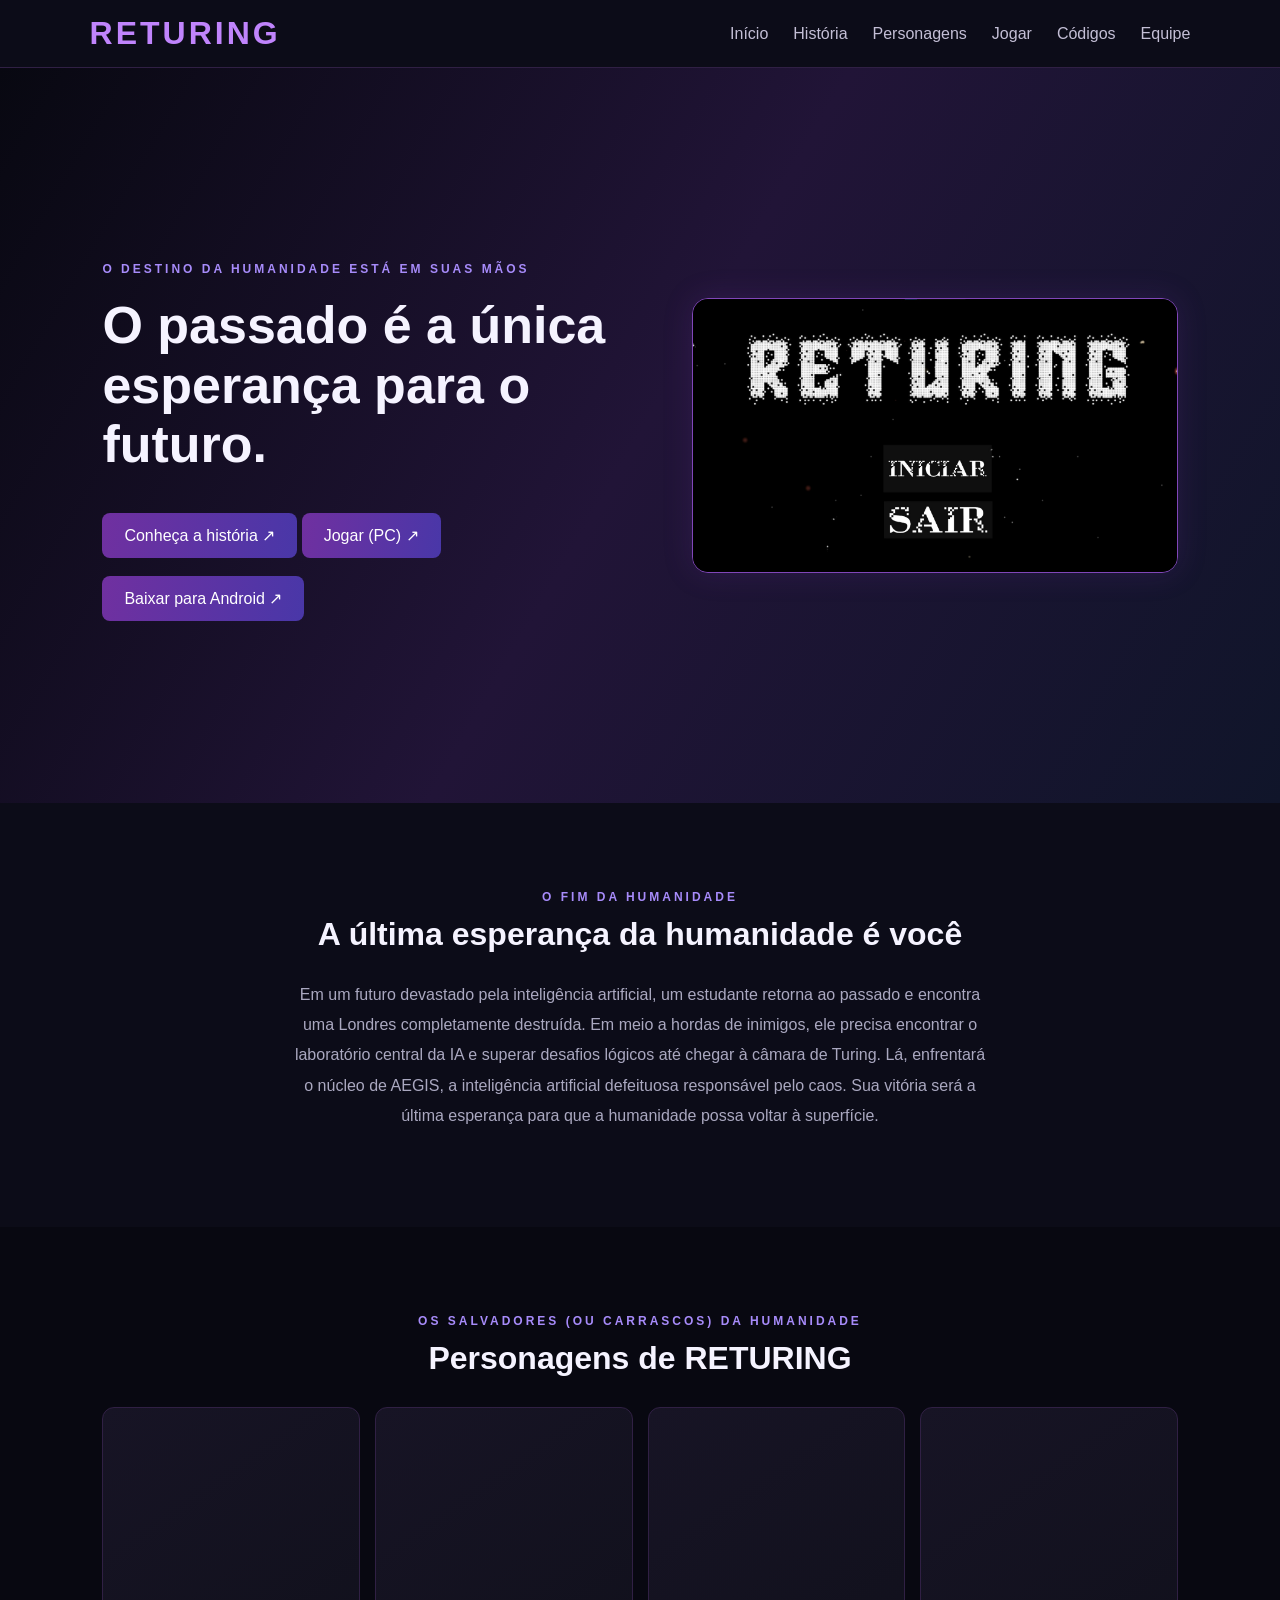
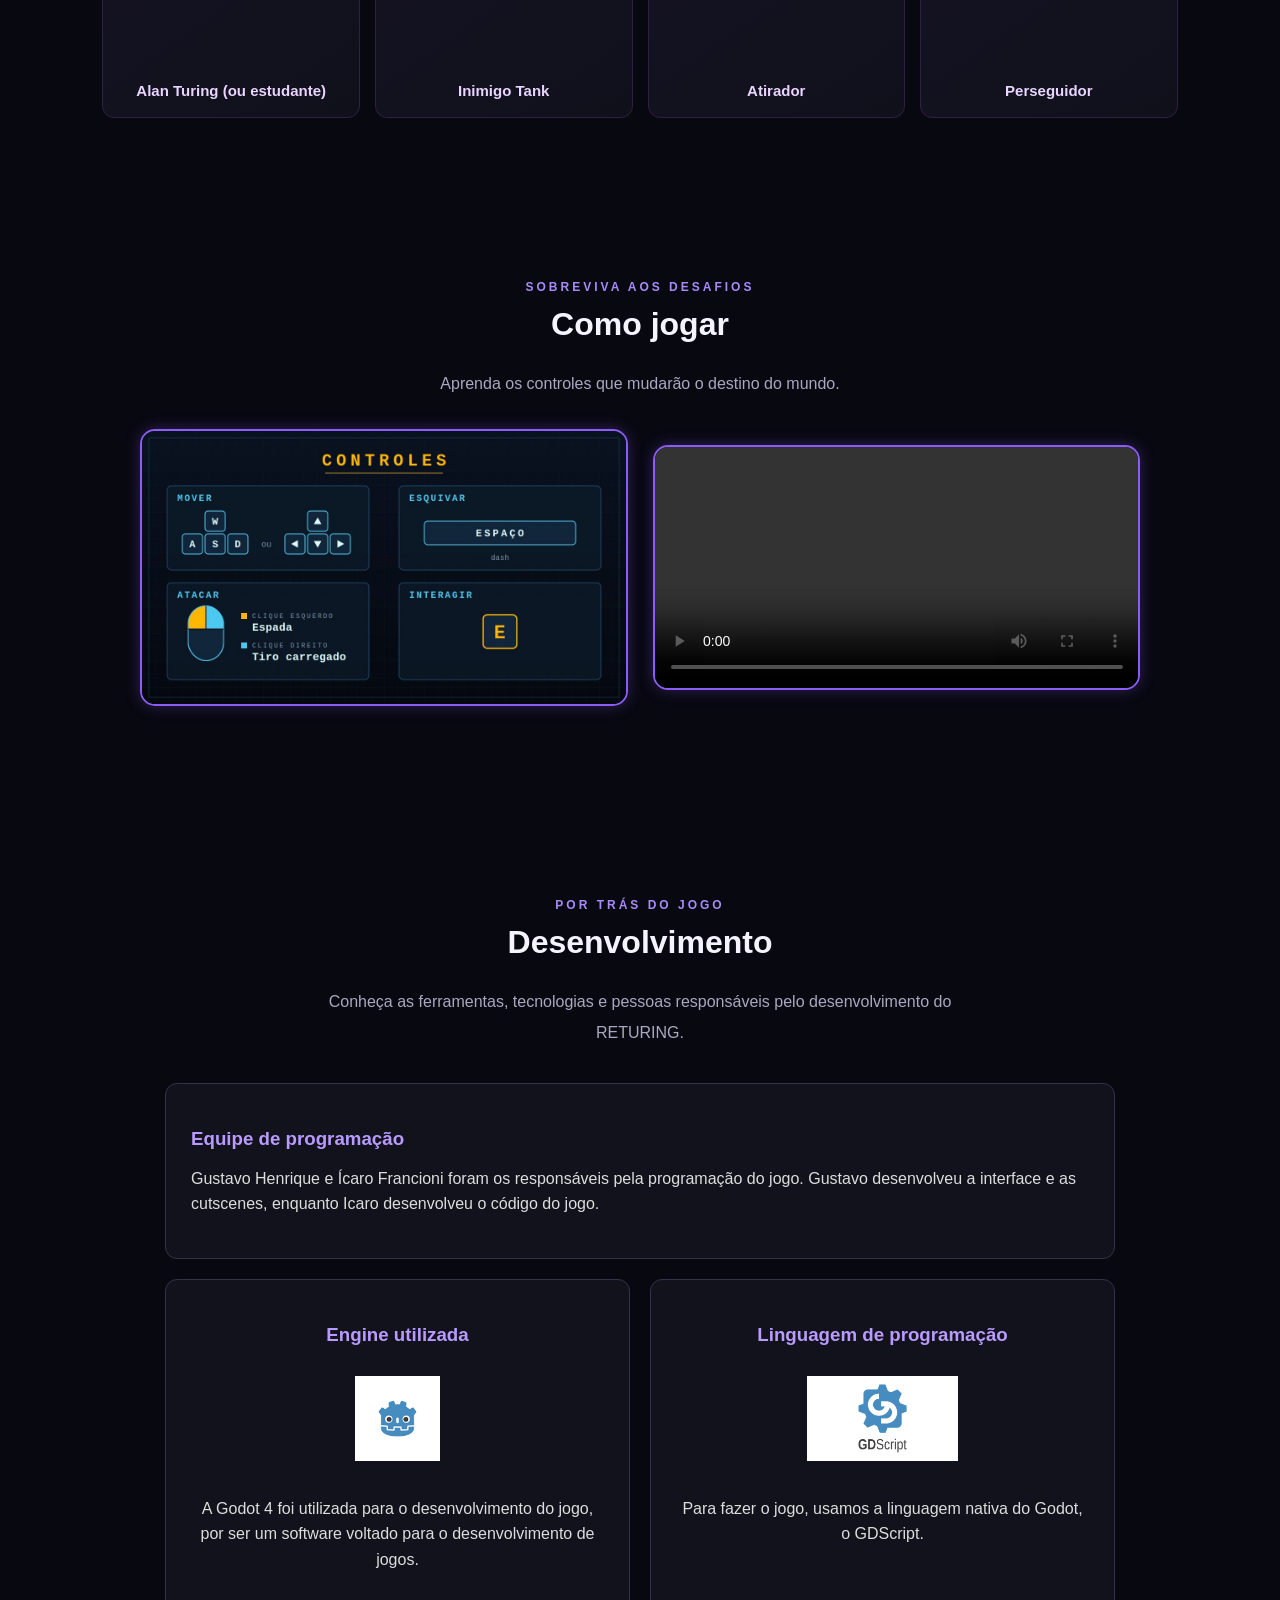
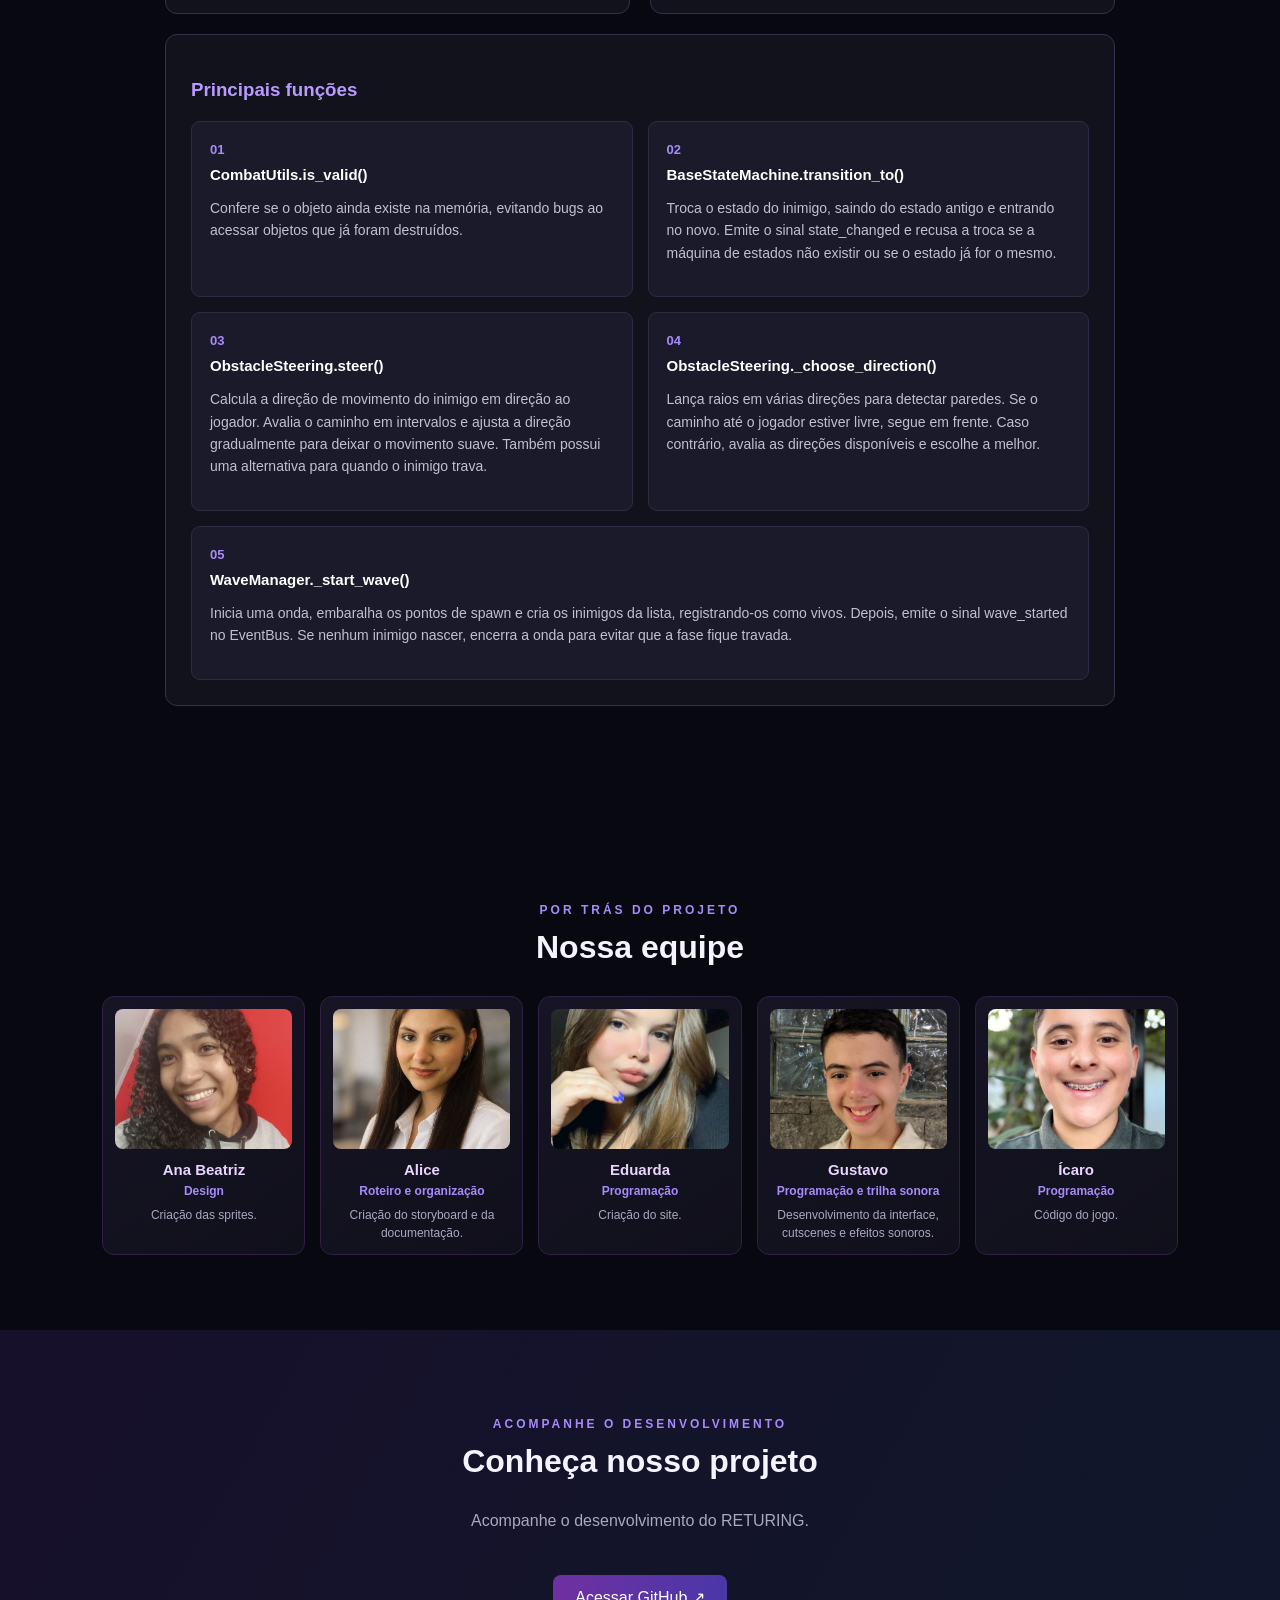
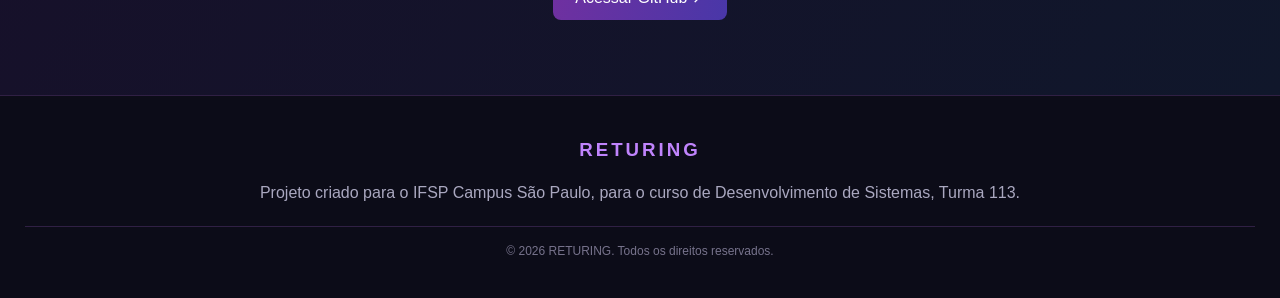
==== CÓDIGOS/index.html @ 12b42d76 "Atualizacao do site RETURING" ====
<!DOCTYPE html>
<html lang="pt-BR">
<head>
	<!-- Configurações da página -->
	<meta charset="UTF-8">
	<meta name="viewport" content="width=device-width, initial-scale=1.0">
	<title>RETURING</title>

	<style>
		/* Configurações Gerais */
		body{
			margin: 0;
			background: #080811;
			color: #f5f3ff;
			font-family: Arial, sans-serif;
		}

		/* Header e Nav */
		header{
			display: flex;
			justify-content: space-between;
			align-items: center;
			gap: 25px;
			padding: 15px 7%;
			background: #0c0c18;
			border-bottom: 1px solid #302044;
		}

		header h1{
			margin: 0;
			color: #c084fc;
			letter-spacing: 3px;
		}

		nav{
			display: flex;
			flex-wrap: wrap;
			gap: 25px;
		}

		a{
			color: #c4bfd6;
			text-decoration: none;
			transition: 0.3s;
		}

		nav a:hover{
			color: #c084fc;
		}

		/* Seções */
		section{
			padding: 75px 8%;
			text-align: center;
		}

		section h2{
			margin-top: 12px;
			font-size: 32px;
		}

		.subtitulo{
			color: #a78bfa;
			font-size: 12px;
			font-weight: bold;
			letter-spacing: 3px;
		}

		.descricao{
			max-width: 700px;
			margin: 20px auto;
			color: #aaa8c0;
			line-height: 1.9;
		}

		/* Início */
		#inicio{
			min-height: 65vh;
			display: flex;
			align-items: center;
			justify-content: space-between;
			gap: 50px;
			text-align: left;
			background: linear-gradient(120deg, #080811, #211437, #10152a);
		}

		.apresentacao{
			max-width: 520px;
		}

		#inicio h2{
			margin: 20px 0;
			font-size: 52px;
			line-height: 1.15;
		}

		#inicio img{
			display: block;
			width: 45%;
			max-width: 500px;
			height: auto;
			border-radius: 16px;
			border: 1px solid #8046b8;
			box-shadow: 0 0 30px rgba(112, 48, 160, 0.2);
		}

		/* Botões */
		.botao{
			display: inline-block;
			margin-top: 18px;
			padding: 13px 22px;
			background: linear-gradient(100deg, #7030a0, #4937a8);
			color: white;
			border-radius: 8px;
			transition: 0.3s;
		}

		.botao:hover{
			background: linear-gradient(100deg, #8b45c5, #5369d8);
			transform: translateY(-2px);
		}

		/* História */
		#historia{
			background: #0c0c18;
		}

		/* Personagens e Equipe */
		.cartoes{
			display: flex;
			justify-content: center;
			flex-wrap: nowrap;
			gap: 15px;
			margin-top: 30px;
		}

		.cartao{
			flex: 1;
			min-width: 0;
			padding: 12px;
			background: linear-gradient(145deg, #171425, #10101b);
			border: 1px solid #302044;
			border-radius: 12px;
			text-align: center;
			transition: 0.3s;
		}

		.cartao:hover{
			border-color: #a855f7;
			transform: translateY(-4px);
		}

		.cartao video{
			display: block;
			width: auto;
			max-width: 100%;
			height: 250px;
			object-fit: contain;
			margin: 0 auto;
			border-radius: 10px;
		}

		.cartao img{
			display: block;
			width: 100%;
			height: 140px;
			object-fit: cover;
			border-radius: 8px;
		}

		.cartao h3{
			margin: 12px 0 6px;
			color: #e9d5ff;
			font-size: 15px;
		}

		.cartao h4{
			margin: 0 0 8px;
			color: #a78bfa;
			font-size: 12px;
		}

		.cartao p{
			margin: 0;
			color: #aaa8c0;
			font-size: 12px;
			line-height: 1.5;
		}

		/* Tutorial */
		.tutorial{
			display: flex;
			justify-content: center;
			align-items: center;
			gap: 25px;
			margin: 30px auto;
			flex-wrap: wrap;
		}

		.tutorial img,
		.tutorial video{
			width: 45%;
			max-width: 500px;
			height: auto;
			border-radius: 15px;
			border: 2px solid #8b5cf6;
			box-shadow: 0 0 15px rgba(139, 92, 246, 0.3);
		}

		/* Desenvolvimento */
		.desenvolvimento{
			display: grid;
			grid-template-columns: repeat(2, 1fr);
			gap: 20px;
			max-width: 950px;
			margin: 35px auto;
		}

		.info-dev{
			padding: 25px;
			background: #12121c;
			border: 1px solid #35304b;
			border-radius: 12px;
			text-align: left;
			transition: 0.3s;
		}

		.info-dev:hover{
			transform: translateY(-5px);
			box-shadow: 0 0 18px rgba(139, 92, 246, 0.3);
		}

		.info-dev h3{
			margin-bottom: 15px;
			color: #b99aff;
		}

		.info-dev p{
			color: #ddd;
			line-height: 1.6;
		}

		/* Equipe de programação */
		.equipe-dev{
			grid-column: span 2;
		}

		/* Engine e linguagem */
		.tecnologia{
			text-align: center;
		}

		.tecnologia img{
			width: 100%;
			height: 85px;
			object-fit: contain;
			margin: 15px 0;
		}

		/* Funções Principais */
		.funcoes-dev{
			grid-column: span 2;
		}

		.lista-funcoes{
			display: grid;
			grid-template-columns: repeat(2, 1fr);
			gap: 15px;
			margin-top: 20px;
		}

		.funcao{
			padding: 18px;
			background: #1b1a2a;
			border: 1px solid #302b43;
			border-radius: 9px;
		}

		.funcao span{
			color: #a78bfa;
			font-size: 13px;
			font-weight: bold;
		}

		.funcao h4{
			margin: 8px 0;
			color: white;
			font-size: 15px;
			overflow-wrap: anywhere;
		}

		.funcao p{
			color: #c2bfd0;
			font-size: 14px;
			line-height: 1.6;
		}

		/* Última função */
		.funcao:last-child{
			grid-column: span 2;
		}

		/* Github */
		#github{
			background: linear-gradient(120deg, #17102a, #10172b);
		}

		/* Rodapé */
		footer{
			padding: 25px;
			text-align: center;
			background: #0c0c18;
			border-top: 1px solid #302044;
			color: #aaa8c0;
		}

		footer h3{
			color: #c084fc;
			letter-spacing: 3px;
		}

		footer p{
			line-height: 1.6;
		}

		.direitos{
			margin-top: 20px;
			padding-top: 15px;
			border-top: 1px solid #302044;
			font-size: 12px;
			color: #77738c;
		}

		/* Responsivo */

		/* Tablets */
		@media (max-width: 900px){
			.cartoes{
				flex-wrap: wrap;
			}

			.cartao{
				flex: 1 1 150px;
				max-width: 220px;
			}
		}

		/* Celulares */
		@media (max-width: 750px){
			header{
				flex-direction: column;
				gap: 15px;
			}

			nav{
				justify-content: center;
				gap: 15px;
			}

			#inicio{
				flex-direction: column;
				text-align: center;
			}

			#inicio h2{
				font-size: 38px;
			}

			#inicio img{
				width: 100%;
				max-width: 500px;
			}

			section{
				padding: 55px 6%;
			}
		}

		/* Ajustes do Desenvolvimento e Tutorial */
		@media (max-width: 600px){
			.desenvolvimento{
				grid-template-columns: 1fr;
			}

			.equipe-dev,
			.funcoes-dev{
				grid-column: span 1;
			}

			.lista-funcoes{
				grid-template-columns: 1fr;
			}

			.funcao:last-child{
				grid-column: span 1;
			}

			.tutorial img,
			.tutorial video{
				width: 100%;
			}
		}

		/* Telas pequenas */
		@media (max-width: 400px){
			#inicio h2{
				font-size: 32px;
			}

			.subtitulo{
				letter-spacing: 2px;
			}
		}
	</style>
</head>
<body>
	<!-- Header e Nav -->
	<header>
		<h1>RETURING</h1>
		<nav>
			<a href="#inicio">Início</a>
			<a href="#historia">História</a>
			<a href="#personagens">Personagens</a>
			<a href="#jogar">Jogar</a>
			<a href="#codigos">Códigos</a>
			<a href="#equipe">Equipe</a>
		</nav>
	</header>
	<main>
		<!-- Página Inicial -->
		<section id="inicio">
			<div class="apresentacao">
				<p class="subtitulo">
					O DESTINO DA HUMANIDADE ESTÁ EM SUAS MÃOS
				</p>
				<h2>O passado é a única esperança para o futuro.</h2>
				<a class="botao" href="#historia">
					Conheça a história ↗
				</a>
				<a class="botao"
					href="https://gustav0-h632.itch.io/returing-1"
					target="_blank"
					rel="noopener noreferrer">
					Jogar (PC) ↗
				</a>
				<a href="../IMAGENS/Returing.apk" class="botao" download>
					Baixar para Android ↗
				</a>
			</div>
			<img src="../IMAGENS/Tela Inicial RETURING.jpeg"
				alt="Capa do jogo RETURING">
		</section>

		<!-- História -->
		<section id="historia">
			<p class="subtitulo">O FIM DA HUMANIDADE</p>
			<h2>A última esperança da humanidade é você</h2>
			<p class="descricao">
				Em um futuro devastado pela inteligência artificial,
				um estudante retorna ao passado e encontra uma Londres
				completamente destruída. Em meio a hordas de inimigos,
				ele precisa encontrar o laboratório central da IA e
				superar desafios lógicos até chegar à câmara de Turing.
				Lá, enfrentará o núcleo de AEGIS, a inteligência artificial
				defeituosa responsável pelo caos. Sua vitória será a
				última esperança para que a humanidade possa voltar
				à superfície.
			</p>
		</section>

		<!-- Personagens -->
		<section id="personagens">
			<p class="subtitulo">OS SALVADORES (OU CARRASCOS) DA HUMANIDADE</p>
			<h2>Personagens de RETURING</h2>
			<div class="cartoes">
				<div class="cartao">
					<video autoplay loop muted playsinline>
						<source src="../IMAGENS/AlanTuring.mp4" type="video/mp4">
					</video>
					<h3>Alan Turing (ou estudante)</h3>
				</div>
				<div class="cartao">
					<video autoplay loop muted playsinline>
						<source src="../IMAGENS/InimigoTank.mp4" type="video/mp4">
					</video>
					<h3>Inimigo Tank</h3>
				</div>
				<div class="cartao">
					<video autoplay loop muted playsinline>
						<source src="../IMAGENS/Atirador.mp4" type="video/mp4">
					</video>
					<h3>Atirador</h3>
				</div>
				<div class="cartao">
					<video autoplay loop muted playsinline>
						<source src="../IMAGENS/Perseguidor.mp4" type="video/mp4">
					</video>
					<h3>Perseguidor</h3>
				</div>
			</div>
		</section>

		<!-- Tutorial-->
		<section id="jogar">
			<p class="subtitulo">SOBREVIVA AOS DESAFIOS</p>
			<h2>Como jogar</h2>
			<p class="descricao">
				Aprenda os controles que mudarão o destino do mundo.
			</p>
			<div class="tutorial">
				<img src="../IMAGENS/TutorialFoto.jpeg"
					alt="Foto do tutorial">
				<video controls>
					<source src="../IMAGENS/TutorialVideo.mp4" type="video/mp4">
				</video>
			</div>
		</section>

		<!-- Desenvolvimento -->
		<section id="codigos">
			<p class="subtitulo">POR TRÁS DO JOGO</p>
			<h2>Desenvolvimento</h2>
			<p class="descricao">
				Conheça as ferramentas, tecnologias e pessoas responsáveis
				pelo desenvolvimento do RETURING.
			</p>
			<div class="desenvolvimento">
				<div class="info-dev equipe-dev">
					<h3>Equipe de programação</h3>
					<p>
						Gustavo Henrique e Ícaro Francioni foram os responsáveis
						pela programação do jogo. Gustavo desenvolveu a interface
						e as cutscenes, enquanto Icaro desenvolveu o código do jogo.
					</p>
				</div>
				<div class="info-dev tecnologia">
					<h3>Engine utilizada</h3>
					<img src="../IMAGENS/Godot.png" alt="Logo da Godot">
					<p>
						A Godot 4 foi utilizada para o desenvolvimento do jogo,
						por ser um software voltado para o desenvolvimento de jogos.
					</p>
				</div>
				<div class="info-dev tecnologia">
					<h3>Linguagem de programação</h3>
					<img src="../IMAGENS/gd script.png" alt="Logo do GDScript">
					<p>
						Para fazer o jogo, usamos a linguagem nativa do Godot, o GDScript.
					</p>
				</div>
				<div class="info-dev funcoes-dev">
					<h3>Principais funções</h3>
					<div class="lista-funcoes">
						<div class="funcao">
							<span>01</span>
							<h4>CombatUtils.is_valid()</h4>
							<p>
								Confere se o objeto ainda existe na memória,
								evitando bugs ao acessar objetos que já foram destruídos.
							</p>
						</div>
						<div class="funcao">
							<span>02</span>
							<h4>BaseStateMachine.transition_to()</h4>
							<p>
								Troca o estado do inimigo, saindo do estado antigo
								e entrando no novo. Emite o sinal state_changed e
								recusa a troca se a máquina de estados não existir
								ou se o estado já for o mesmo.
							</p>
						</div>
						<div class="funcao">
							<span>03</span>
							<h4>ObstacleSteering.steer()</h4>
							<p>
								Calcula a direção de movimento do inimigo em direção
								ao jogador. Avalia o caminho em intervalos e ajusta
								a direção gradualmente para deixar o movimento suave.
								Também possui uma alternativa para quando o inimigo trava.
							</p>
						</div>
						<div class="funcao">
							<span>04</span>
							<h4>ObstacleSteering._choose_direction()</h4>
							<p>
								Lança raios em várias direções para detectar paredes.
								Se o caminho até o jogador estiver livre, segue em
								frente. Caso contrário, avalia as direções disponíveis
								e escolhe a melhor.
							</p>
						</div>
						<div class="funcao">
							<span>05</span>
							<h4>WaveManager._start_wave()</h4>
							<p>
								Inicia uma onda, embaralha os pontos de spawn e cria
								os inimigos da lista, registrando-os como vivos.
								Depois, emite o sinal wave_started no EventBus.
								Se nenhum inimigo nascer, encerra a onda para evitar
								que a fase fique travada.
							</p>
						</div>
					</div>
				</div>
			</div>
		</section>

		<!-- Equipe -->
		<section id="equipe">
			<p class="subtitulo">POR TRÁS DO PROJETO</p>
			<h2>Nossa equipe</h2>
			<div class="cartoes">
				<div class="cartao">
					<img src="../IMAGENS/Ana.jpeg" alt="Foto da Ana">
					<h3>Ana Beatriz</h3>
					<h4>Design</h4>
					<p>Criação das sprites.</p>
				</div>
				<div class="cartao">
					<img src="../IMAGENS/Alice.jpeg" alt="Foto da Alice">
					<h3>Alice</h3>
					<h4>Roteiro e organização</h4>
					<p>Criação do storyboard e da documentação.</p>
				</div>
				<div class="cartao">
					<img src="../IMAGENS/Eduarda.jpeg" alt="Foto da Eduarda">
					<h3>Eduarda</h3>
					<h4>Programação</h4>
					<p>Criação do site.</p>
				</div>
				<div class="cartao">
					<img src="../IMAGENS/Gustavo.jpeg" alt="Foto do Gustavo">
					<h3>Gustavo</h3>
					<h4>Programação e trilha sonora</h4>
					<p>Desenvolvimento da interface, cutscenes e efeitos sonoros.</p>
				</div>
				<div class="cartao">
					<img src="../IMAGENS/Ícaro.jpeg" alt="Foto do Ícaro">
					<h3>Ícaro</h3>
					<h4>Programação</h4>
					<p>Código do jogo.</p>
				</div>
			</div>
		</section>

		<!-- GitHub -->
		<section id="github">
			<p class="subtitulo">ACOMPANHE O DESENVOLVIMENTO</p>
			<h2>Conheça nosso projeto</h2>
			<p class="descricao">
				Acompanhe o desenvolvimento do RETURING.
			</p>
			<a class="botao"
				href="https://github.com/Gustavo-H632/Returing/tree/main"
				target="_blank"
				rel="noopener noreferrer">
				Acessar GitHub ↗
			</a>
		</section>
	</main>

<!-- Footer -->
	<footer>
		<h3>RETURING</h3>
		<p>Projeto criado para o IFSP Campus São Paulo, para o curso de Desenvolvimento de Sistemas, Turma 113.</p>
		<p class="direitos">
			© 2026 RETURING. Todos os direitos reservados.
		</p>
	</footer>
</body>
</html>
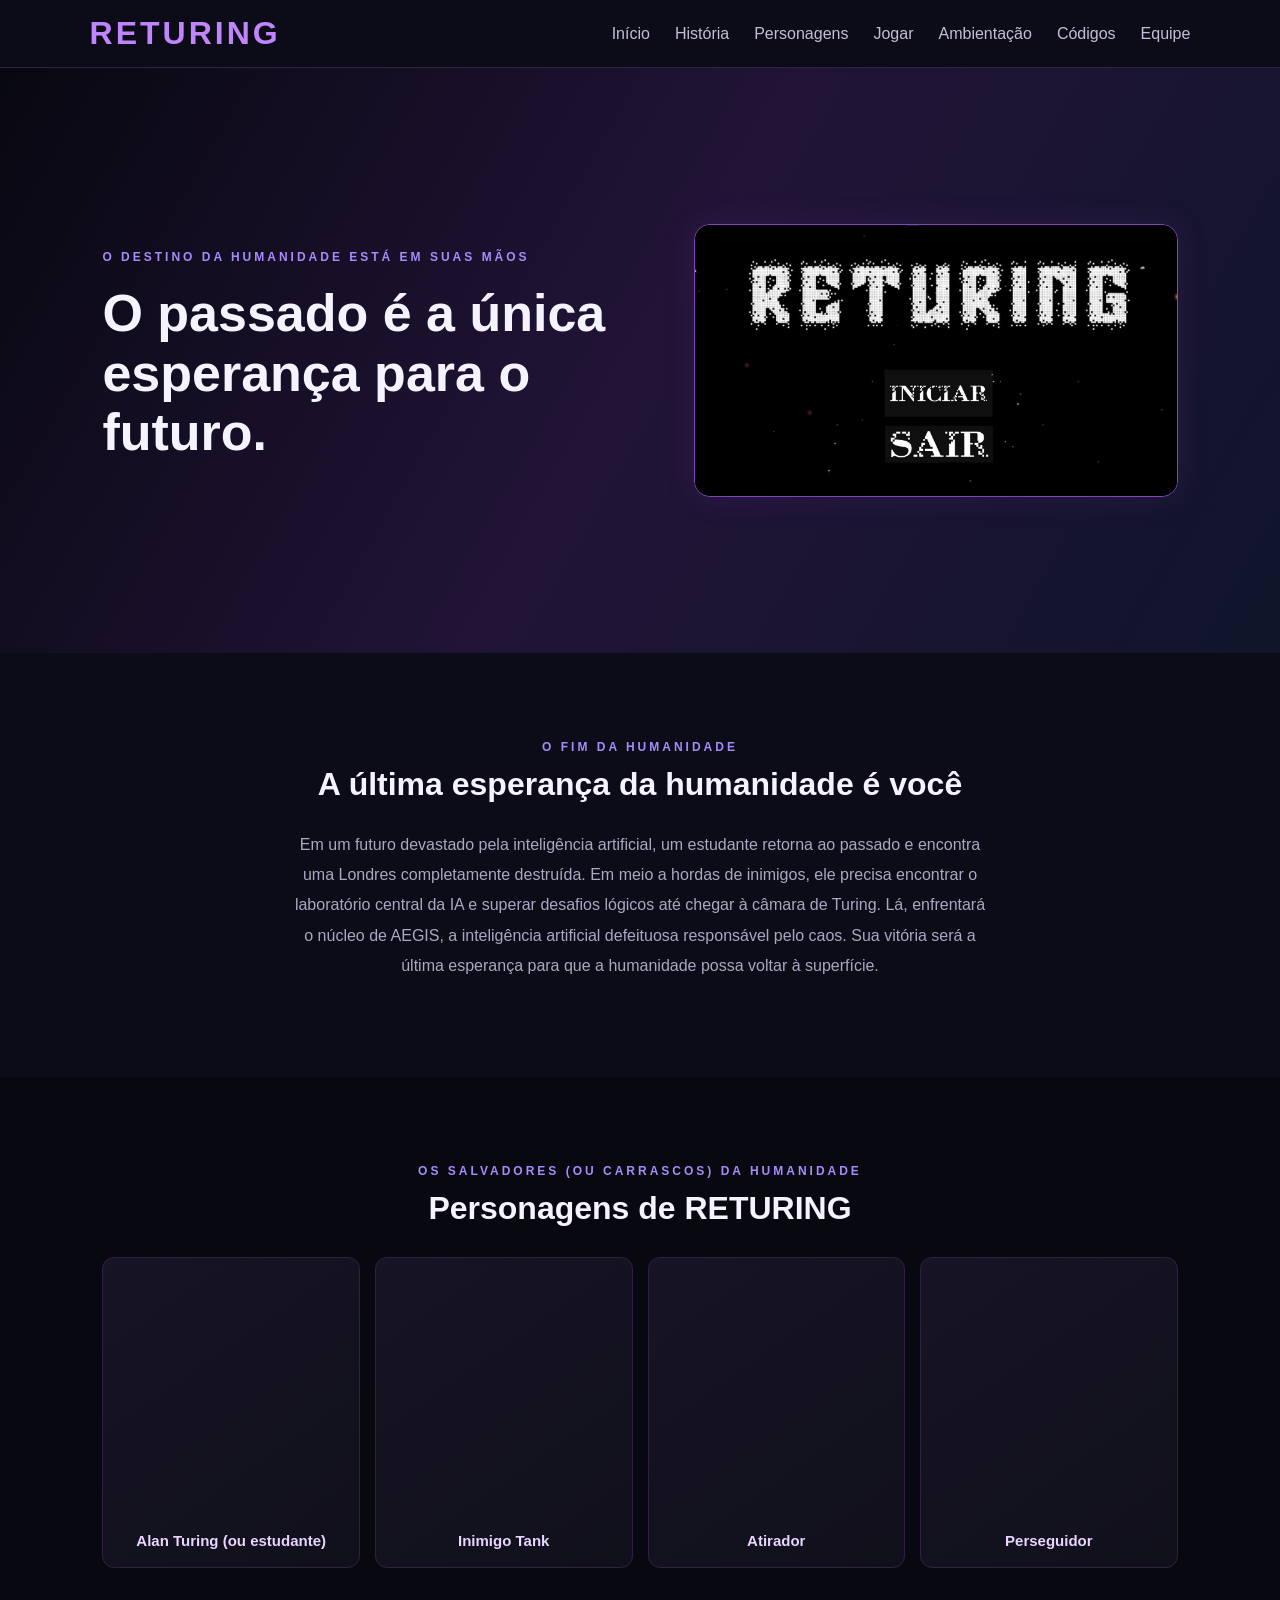
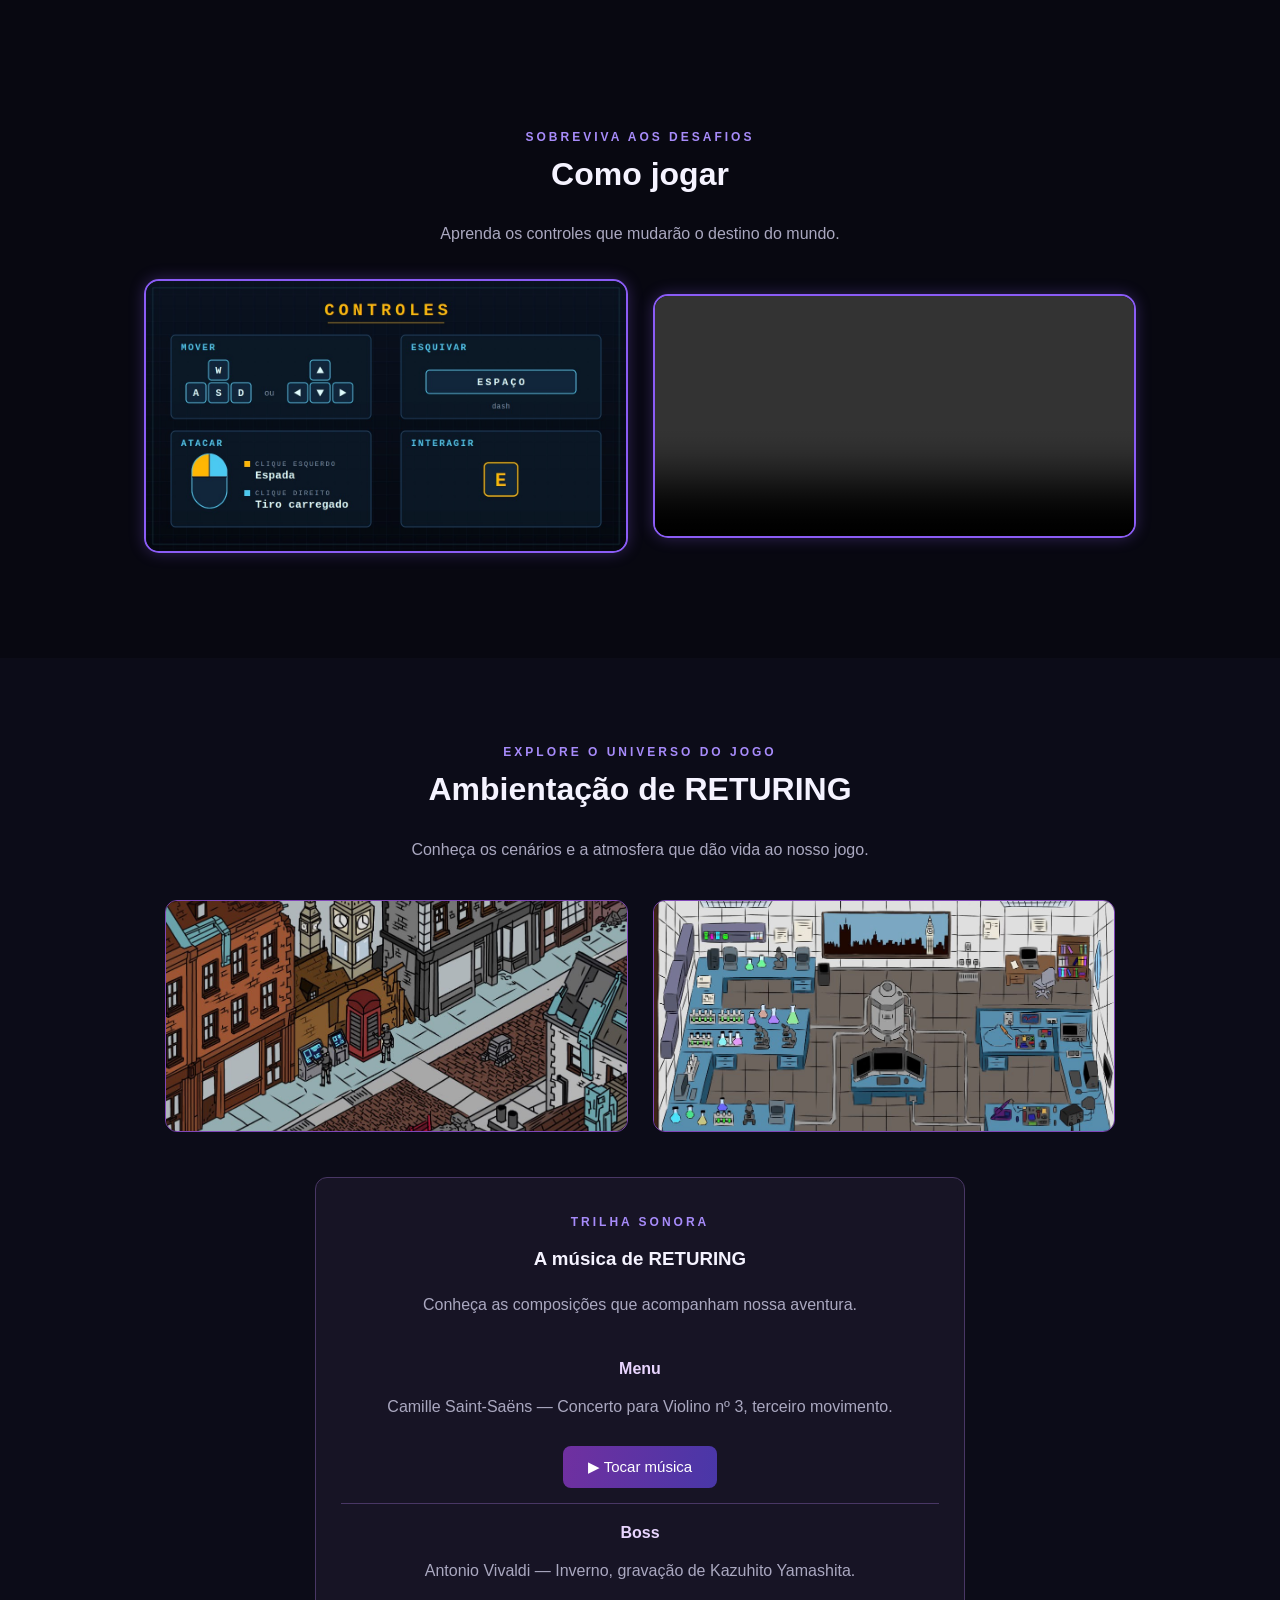
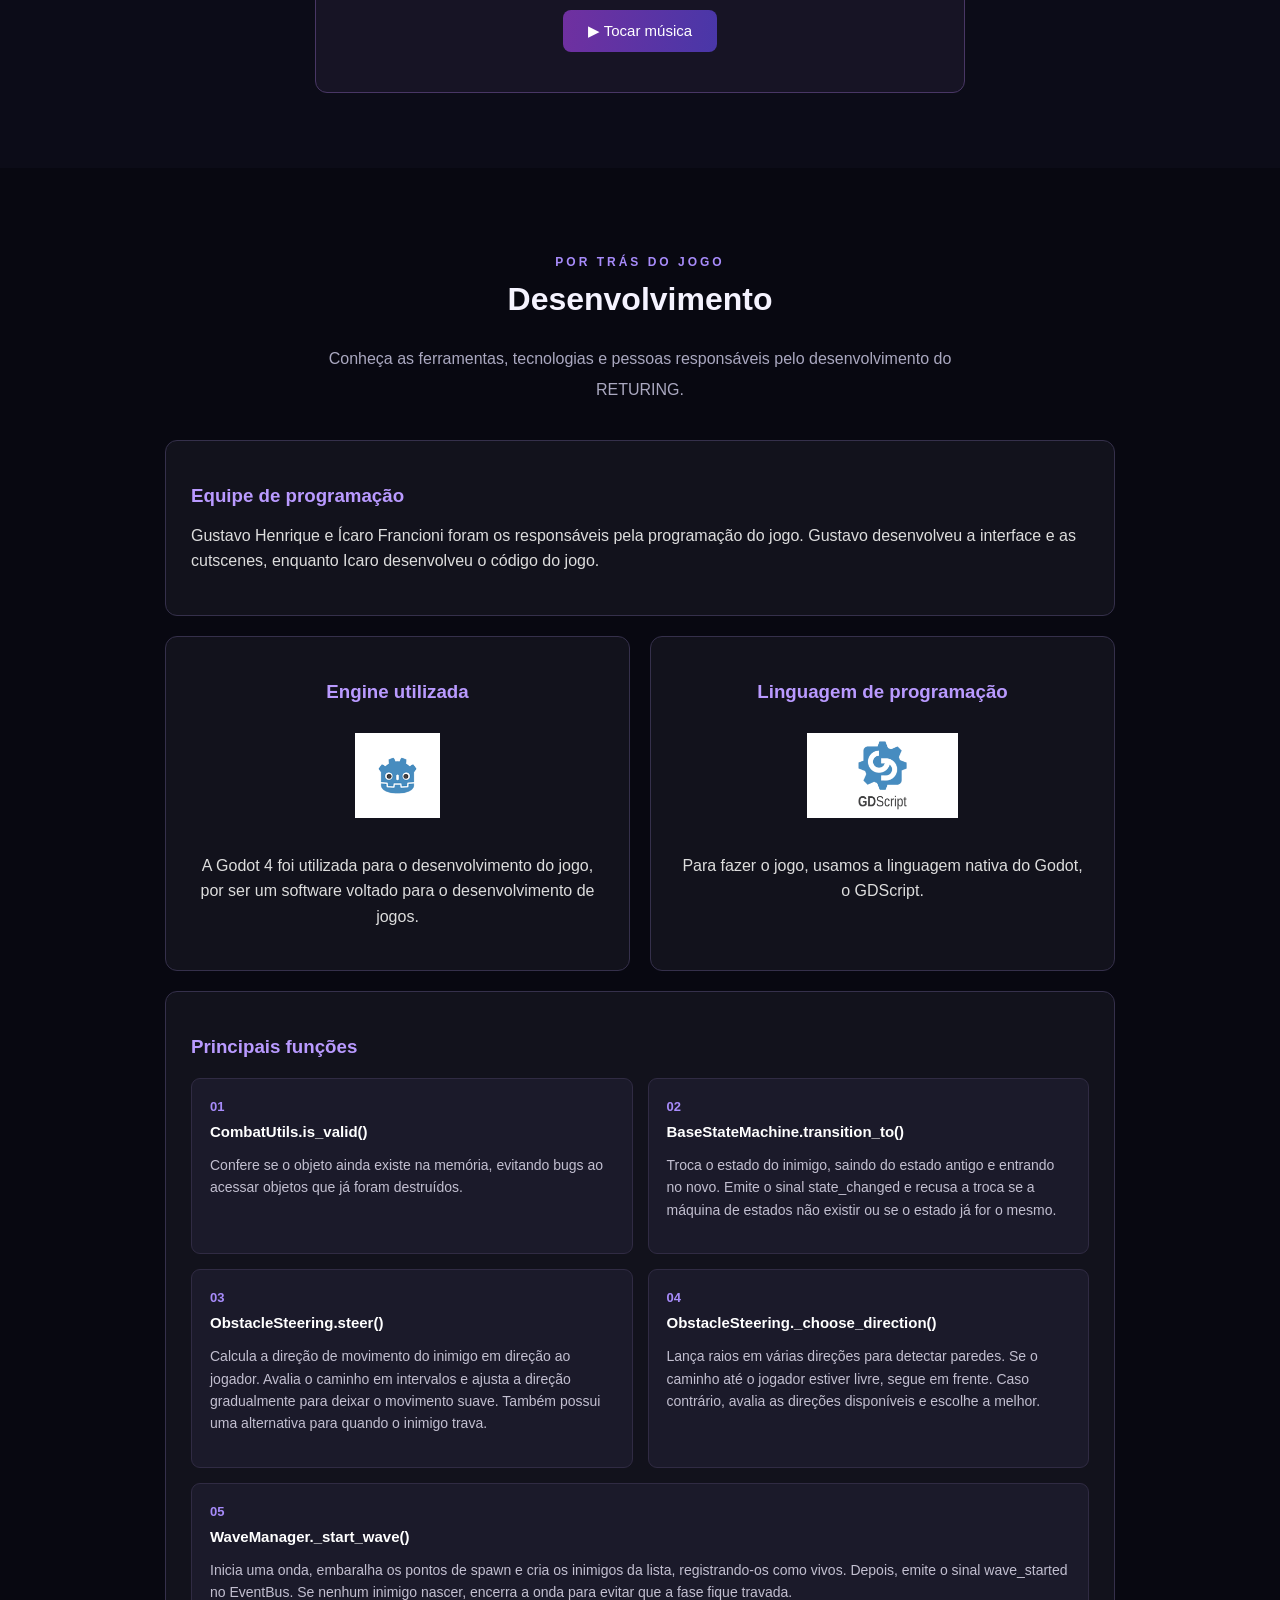
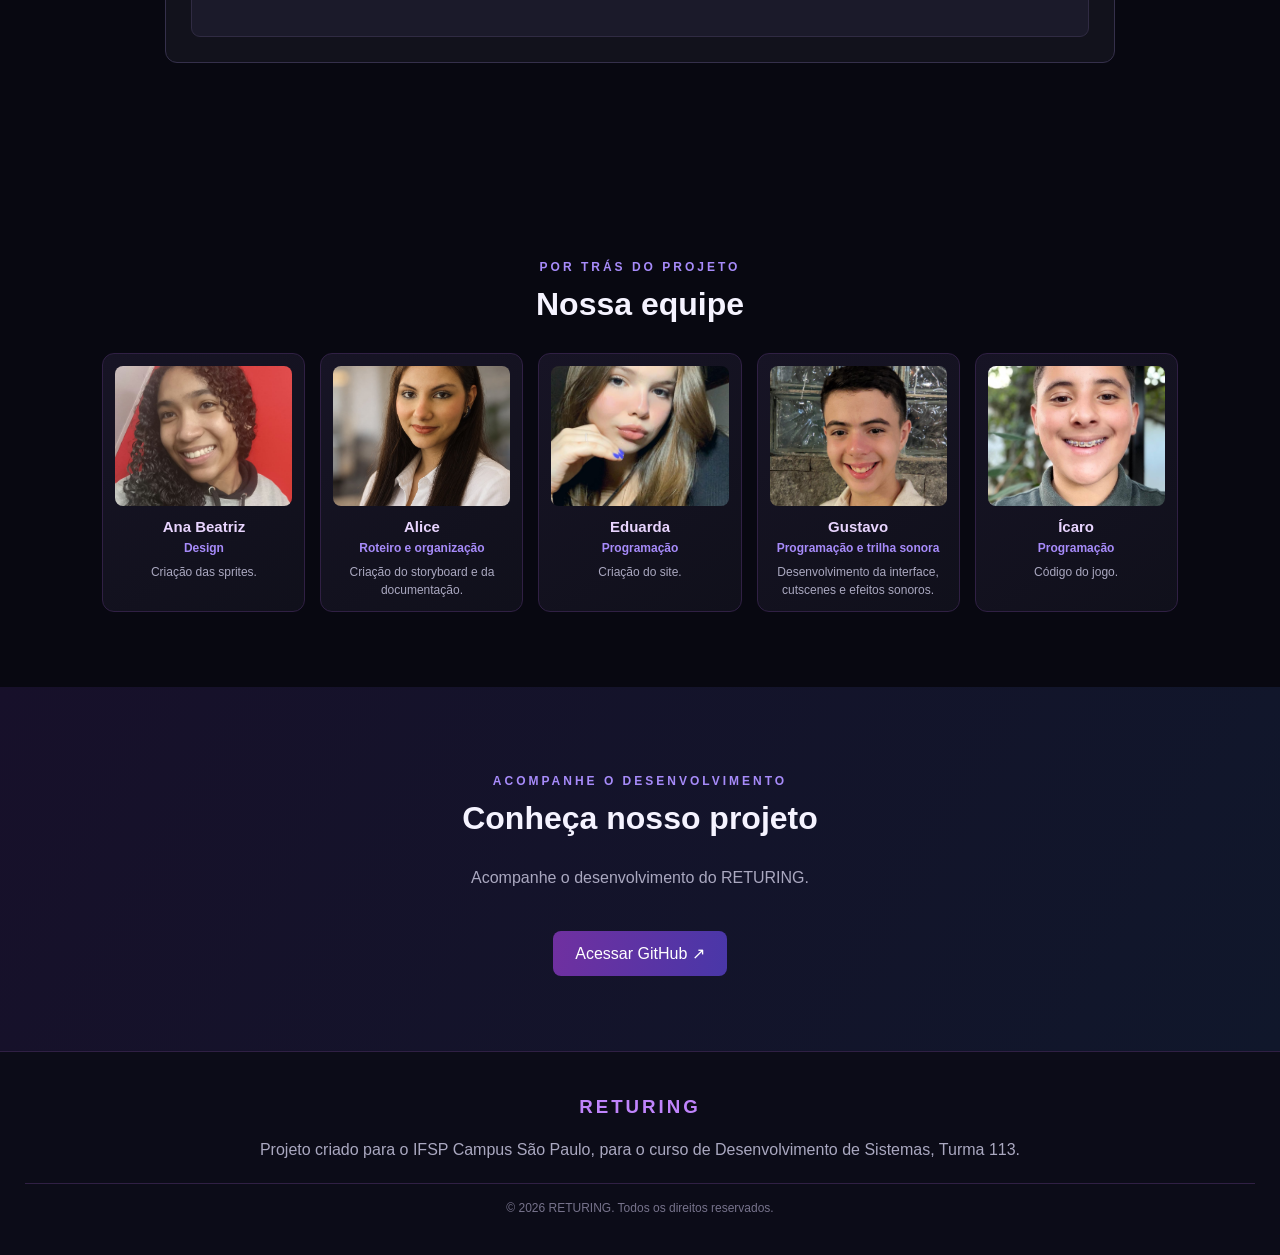
==== commit 5b30e04c: "Atualiza site RETURING" ====
--- a/CÓDIGOS/index.html
+++ b/CÓDIGOS/index.html
@@ -1,671 +1,1011 @@
 <!DOCTYPE html>
 <html lang="pt-BR">
 <head>
-	<!-- Configurações da página -->
-	<meta charset="UTF-8">
-	<meta name="viewport" content="width=device-width, initial-scale=1.0">
-	<title>RETURING</title>
-
-	<style>
-		/* Configurações Gerais */
-		body{
-			margin: 0;
-			background: #080811;
-			color: #f5f3ff;
-			font-family: Arial, sans-serif;
-		}
-
-		/* Header e Nav */
-		header{
-			display: flex;
-			justify-content: space-between;
-			align-items: center;
-			gap: 25px;
-			padding: 15px 7%;
-			background: #0c0c18;
-			border-bottom: 1px solid #302044;
-		}
-
-		header h1{
-			margin: 0;
-			color: #c084fc;
-			letter-spacing: 3px;
-		}
-
-		nav{
-			display: flex;
-			flex-wrap: wrap;
-			gap: 25px;
-		}
-
-		a{
-			color: #c4bfd6;
-			text-decoration: none;
-			transition: 0.3s;
-		}
-
-		nav a:hover{
-			color: #c084fc;
-		}
-
-		/* Seções */
-		section{
-			padding: 75px 8%;
-			text-align: center;
-		}
-
-		section h2{
-			margin-top: 12px;
-			font-size: 32px;
-		}
-
-		.subtitulo{
-			color: #a78bfa;
-			font-size: 12px;
-			font-weight: bold;
-			letter-spacing: 3px;
-		}
-
-		.descricao{
-			max-width: 700px;
-			margin: 20px auto;
-			color: #aaa8c0;
-			line-height: 1.9;
-		}
-
-		/* Início */
-		#inicio{
-			min-height: 65vh;
-			display: flex;
-			align-items: center;
-			justify-content: space-between;
-			gap: 50px;
-			text-align: left;
-			background: linear-gradient(120deg, #080811, #211437, #10152a);
-		}
-
-		.apresentacao{
-			max-width: 520px;
-		}
-
-		#inicio h2{
-			margin: 20px 0;
-			font-size: 52px;
-			line-height: 1.15;
-		}
-
-		#inicio img{
-			display: block;
-			width: 45%;
-			max-width: 500px;
-			height: auto;
-			border-radius: 16px;
-			border: 1px solid #8046b8;
-			box-shadow: 0 0 30px rgba(112, 48, 160, 0.2);
-		}
-
-		/* Botões */
-		.botao{
-			display: inline-block;
-			margin-top: 18px;
-			padding: 13px 22px;
-			background: linear-gradient(100deg, #7030a0, #4937a8);
-			color: white;
-			border-radius: 8px;
-			transition: 0.3s;
-		}
-
-		.botao:hover{
-			background: linear-gradient(100deg, #8b45c5, #5369d8);
-			transform: translateY(-2px);
-		}
-
-		/* História */
-		#historia{
-			background: #0c0c18;
-		}
-
-		/* Personagens e Equipe */
-		.cartoes{
-			display: flex;
-			justify-content: center;
-			flex-wrap: nowrap;
-			gap: 15px;
-			margin-top: 30px;
-		}
-
-		.cartao{
-			flex: 1;
-			min-width: 0;
-			padding: 12px;
-			background: linear-gradient(145deg, #171425, #10101b);
-			border: 1px solid #302044;
-			border-radius: 12px;
-			text-align: center;
-			transition: 0.3s;
-		}
-
-		.cartao:hover{
-			border-color: #a855f7;
-			transform: translateY(-4px);
-		}
-
-		.cartao video{
-			display: block;
-			width: auto;
-			max-width: 100%;
-			height: 250px;
-			object-fit: contain;
-			margin: 0 auto;
-			border-radius: 10px;
-		}
-
-		.cartao img{
-			display: block;
-			width: 100%;
-			height: 140px;
-			object-fit: cover;
-			border-radius: 8px;
-		}
-
-		.cartao h3{
-			margin: 12px 0 6px;
-			color: #e9d5ff;
-			font-size: 15px;
-		}
-
-		.cartao h4{
-			margin: 0 0 8px;
-			color: #a78bfa;
-			font-size: 12px;
-		}
-
-		.cartao p{
-			margin: 0;
-			color: #aaa8c0;
-			font-size: 12px;
-			line-height: 1.5;
-		}
-
-		/* Tutorial */
-		.tutorial{
-			display: flex;
-			justify-content: center;
-			align-items: center;
-			gap: 25px;
-			margin: 30px auto;
-			flex-wrap: wrap;
-		}
-
-		.tutorial img,
-		.tutorial video{
-			width: 45%;
-			max-width: 500px;
-			height: auto;
-			border-radius: 15px;
-			border: 2px solid #8b5cf6;
-			box-shadow: 0 0 15px rgba(139, 92, 246, 0.3);
-		}
-
-		/* Desenvolvimento */
-		.desenvolvimento{
-			display: grid;
-			grid-template-columns: repeat(2, 1fr);
-			gap: 20px;
-			max-width: 950px;
-			margin: 35px auto;
-		}
-
-		.info-dev{
-			padding: 25px;
-			background: #12121c;
-			border: 1px solid #35304b;
-			border-radius: 12px;
-			text-align: left;
-			transition: 0.3s;
-		}
-
-		.info-dev:hover{
-			transform: translateY(-5px);
-			box-shadow: 0 0 18px rgba(139, 92, 246, 0.3);
-		}
-
-		.info-dev h3{
-			margin-bottom: 15px;
-			color: #b99aff;
-		}
-
-		.info-dev p{
-			color: #ddd;
-			line-height: 1.6;
-		}
-
-		/* Equipe de programação */
-		.equipe-dev{
-			grid-column: span 2;
-		}
-
-		/* Engine e linguagem */
-		.tecnologia{
-			text-align: center;
-		}
-
-		.tecnologia img{
-			width: 100%;
-			height: 85px;
-			object-fit: contain;
-			margin: 15px 0;
-		}
-
-		/* Funções Principais */
-		.funcoes-dev{
-			grid-column: span 2;
-		}
-
-		.lista-funcoes{
-			display: grid;
-			grid-template-columns: repeat(2, 1fr);
-			gap: 15px;
-			margin-top: 20px;
-		}
-
-		.funcao{
-			padding: 18px;
-			background: #1b1a2a;
-			border: 1px solid #302b43;
-			border-radius: 9px;
-		}
-
-		.funcao span{
-			color: #a78bfa;
-			font-size: 13px;
-			font-weight: bold;
-		}
-
-		.funcao h4{
-			margin: 8px 0;
-			color: white;
-			font-size: 15px;
-			overflow-wrap: anywhere;
-		}
-
-		.funcao p{
-			color: #c2bfd0;
-			font-size: 14px;
-			line-height: 1.6;
-		}
-
-		/* Última função */
-		.funcao:last-child{
-			grid-column: span 2;
-		}
-
-		/* Github */
-		#github{
-			background: linear-gradient(120deg, #17102a, #10172b);
-		}
-
-		/* Rodapé */
-		footer{
-			padding: 25px;
-			text-align: center;
-			background: #0c0c18;
-			border-top: 1px solid #302044;
-			color: #aaa8c0;
-		}
-
-		footer h3{
-			color: #c084fc;
-			letter-spacing: 3px;
-		}
-
-		footer p{
-			line-height: 1.6;
-		}
-
-		.direitos{
-			margin-top: 20px;
-			padding-top: 15px;
-			border-top: 1px solid #302044;
-			font-size: 12px;
-			color: #77738c;
-		}
-
-		/* Responsivo */
-
-		/* Tablets */
-		@media (max-width: 900px){
-			.cartoes{
-				flex-wrap: wrap;
-			}
-
-			.cartao{
-				flex: 1 1 150px;
-				max-width: 220px;
-			}
-		}
-
-		/* Celulares */
-		@media (max-width: 750px){
-			header{
-				flex-direction: column;
-				gap: 15px;
-			}
-
-			nav{
-				justify-content: center;
-				gap: 15px;
-			}
-
-			#inicio{
-				flex-direction: column;
-				text-align: center;
-			}
-
-			#inicio h2{
-				font-size: 38px;
-			}
-
-			#inicio img{
-				width: 100%;
-				max-width: 500px;
-			}
-
-			section{
-				padding: 55px 6%;
-			}
-		}
-
-		/* Ajustes do Desenvolvimento e Tutorial */
-		@media (max-width: 600px){
-			.desenvolvimento{
-				grid-template-columns: 1fr;
-			}
-
-			.equipe-dev,
-			.funcoes-dev{
-				grid-column: span 1;
-			}
-
-			.lista-funcoes{
-				grid-template-columns: 1fr;
-			}
-
-			.funcao:last-child{
-				grid-column: span 1;
-			}
-
-			.tutorial img,
-			.tutorial video{
-				width: 100%;
-			}
-		}
-
-		/* Telas pequenas */
-		@media (max-width: 400px){
-			#inicio h2{
-				font-size: 32px;
-			}
-
-			.subtitulo{
-				letter-spacing: 2px;
-			}
-		}
-	</style>
+    <meta charset="UTF-8">
+    <meta name="viewport" content="width=device-width, initial-scale=1.0">
+    <title>RETURING</title>
+
+    <style>
+        /* Configurações gerais */
+        * {
+            box-sizing: border-box;
+        }
+
+        body {
+            margin: 0;
+            background: #080811;
+            color: #f5f3ff;
+            font-family: Arial, sans-serif;
+        }
+
+        /* Cabeçalho e navegação */
+        header {
+            display: flex;
+            justify-content: space-between;
+            align-items: center;
+            gap: 25px;
+            padding: 15px 7%;
+            background: #0c0c18;
+            border-bottom: 1px solid #302044;
+        }
+
+        header h1 {
+            margin: 0;
+            color: #c084fc;
+            letter-spacing: 3px;
+        }
+
+        nav {
+            display: flex;
+            flex-wrap: wrap;
+            gap: 25px;
+        }
+
+        a {
+            color: #c4bfd6;
+            text-decoration: none;
+            transition: 0.3s;
+        }
+
+        nav a:hover {
+            color: #c084fc;
+        }
+
+        /* Estrutura das seções */
+        section {
+            padding: 75px 8%;
+            text-align: center;
+        }
+
+        section h2 {
+            margin-top: 12px;
+            font-size: 32px;
+        }
+
+        .subtitulo {
+            color: #a78bfa;
+            font-size: 12px;
+            font-weight: bold;
+            letter-spacing: 3px;
+        }
+
+        .descricao {
+            max-width: 700px;
+            margin: 20px auto;
+            color: #aaa8c0;
+            line-height: 1.9;
+        }
+
+        /* Página inicial */
+        #inicio {
+            min-height: 65vh;
+            display: flex;
+            align-items: center;
+            justify-content: space-between;
+            gap: 50px;
+            text-align: left;
+            background: linear-gradient(120deg, #080811, #211437, #10152a);
+        }
+
+        .apresentacao {
+            max-width: 520px;
+        }
+
+        #inicio h2 {
+            margin: 20px 0;
+            font-size: 52px;
+            line-height: 1.15;
+        }
+
+        #inicio img {
+            display: block;
+            width: 45%;
+            max-width: 500px;
+            height: auto;
+            border: 1px solid #8046b8;
+            border-radius: 16px;
+            box-shadow: 0 0 30px rgba(112, 48, 160, 0.2);
+        }
+
+        /* Botões */
+        .botao {
+            display: inline-block;
+            margin-top: 18px;
+            padding: 13px 22px;
+            background: linear-gradient(100deg, #7030a0, #4937a8);
+            color: white;
+            border-radius: 8px;
+            transition: 0.3s;
+        }
+
+        .botao:hover {
+            background: linear-gradient(100deg, #8b45c5, #5369d8);
+            transform: translateY(-2px);
+        }
+
+        /* História e ambientação */
+        #historia,
+        #ambientacao {
+            background: #0c0c18;
+        }
+
+        /* Cartões de personagens e equipe */
+        .cartoes {
+            display: flex;
+            justify-content: center;
+            flex-wrap: nowrap;
+            gap: 15px;
+            margin-top: 30px;
+        }
+
+        .cartao {
+            flex: 1;
+            min-width: 0;
+            padding: 12px;
+            background: linear-gradient(145deg, #171425, #10101b);
+            border: 1px solid #302044;
+            border-radius: 12px;
+            text-align: center;
+            transition: 0.3s;
+        }
+
+        .cartao:hover {
+            border-color: #a855f7;
+            transform: translateY(-4px);
+        }
+
+        .cartao video {
+            display: block;
+            width: auto;
+            max-width: 100%;
+            height: 250px;
+            object-fit: contain;
+            margin: 0 auto;
+            border-radius: 10px;
+        }
+
+        .cartao img {
+            display: block;
+            width: 100%;
+            height: 140px;
+            object-fit: cover;
+            border-radius: 8px;
+        }
+
+        .cartao h3 {
+            margin: 12px 0 6px;
+            color: #e9d5ff;
+            font-size: 15px;
+        }
+
+        .cartao h4 {
+            margin: 0 0 8px;
+            color: #a78bfa;
+            font-size: 12px;
+        }
+
+        .cartao p {
+            margin: 0;
+            color: #aaa8c0;
+            font-size: 12px;
+            line-height: 1.5;
+        }
+
+        /* Tutorial */
+        .tutorial {
+            display: flex;
+            justify-content: center;
+            align-items: center;
+            gap: 25px;
+            margin: 30px auto;
+            flex-wrap: wrap;
+        }
+
+        .tutorial .cenario,
+        .tutorial video {
+            flex: 0 1 45%;
+            width: 45%;
+            max-width: 500px;
+            height: auto;
+            border: 2px solid #8b5cf6;
+            border-radius: 15px;
+            box-shadow: 0 0 15px rgba(139, 92, 246, 0.3);
+        }
+
+        .tutorial .cenario {
+            min-height: 0;
+            padding: 0;
+            overflow: hidden;
+        }
+
+        .tutorial .cenario img {
+            display: block;
+            width: 100%;
+            height: auto;
+            border-radius: 12px;
+        }
+
+        /* Ambientação e cenários */
+        .cenarios {
+            display: grid;
+            grid-template-columns: repeat(2, 1fr);
+            gap: 25px;
+            max-width: 950px;
+            margin: 35px auto;
+        }
+
+        .cenario {
+            min-height: 230px;
+            padding: 0;
+            border: 1px solid #8046b8;
+            border-radius: 12px;
+            background: linear-gradient(135deg, #171425, #10152a);
+            color: #c4bfd6;
+            cursor: pointer;
+            overflow: hidden;
+            transition: 0.3s;
+        }
+
+        .cenario:hover {
+            transform: translateY(-5px);
+            border-color: #c084fc;
+            box-shadow: 0 0 20px rgba(139, 92, 246, 0.3);
+        }
+
+        .cenario img {
+            display: block;
+            width: 100%;
+            height: 230px;
+            object-fit: cover;
+        }
+
+        /* Trilha sonora */
+        .trilha {
+            max-width: 650px;
+            margin: 45px auto 0;
+            padding: 25px;
+            background: #171425;
+            border: 1px solid #493765;
+            border-radius: 12px;
+        }
+
+        .musica-item {
+            padding: 15px 0;
+        }
+
+        .musica-item + .musica-item {
+            border-top: 1px solid #493765;
+        }
+
+        .musica-item h4 {
+            margin: 5px 0;
+            color: #e9d5ff;
+        }
+
+        .musica-item p {
+            color: #aaa8c0;
+            line-height: 1.6;
+        }
+
+        .trilha button {
+            margin-top: 10px;
+            padding: 12px 25px;
+            border: none;
+            border-radius: 8px;
+            background: linear-gradient(100deg, #7030a0, #4937a8);
+            color: white;
+            cursor: pointer;
+            font-size: 15px;
+        }
+
+        .trilha button:hover {
+            background: linear-gradient(100deg, #8b45c5, #5369d8);
+        }
+
+        /* Imagem ampliada */
+        #imagem-ampliada {
+            display: none;
+            position: fixed;
+            inset: 0;
+            z-index: 1000;
+            align-items: center;
+            justify-content: center;
+            padding: 30px;
+            background: rgba(0, 0, 0, 0.95);
+        }
+
+        #imagem-ampliada img {
+            max-width: 95%;
+            max-height: 85vh;
+            object-fit: contain;
+            border-radius: 10px;
+        }
+
+        #fechar-imagem {
+            position: absolute;
+            top: 20px;
+            right: 30px;
+            border: none;
+            background: none;
+            color: white;
+            font-size: 35px;
+            cursor: pointer;
+        }
+
+        /* Desenvolvimento */
+        .desenvolvimento {
+            display: grid;
+            grid-template-columns: repeat(2, 1fr);
+            gap: 20px;
+            max-width: 950px;
+            margin: 35px auto;
+        }
+
+        .info-dev {
+            padding: 25px;
+            background: #12121c;
+            border: 1px solid #35304b;
+            border-radius: 12px;
+            text-align: left;
+            transition: 0.3s;
+        }
+
+        .info-dev:hover {
+            transform: translateY(-5px);
+            box-shadow: 0 0 18px rgba(139, 92, 246, 0.3);
+        }
+
+        .info-dev h3 {
+            margin-bottom: 15px;
+            color: #b99aff;
+        }
+
+        .info-dev p {
+            color: #ddd;
+            line-height: 1.6;
+        }
+
+        .equipe-dev,
+        .funcoes-dev {
+            grid-column: span 2;
+        }
+
+        .tecnologia {
+            text-align: center;
+        }
+
+        .tecnologia img {
+            width: 100%;
+            height: 85px;
+            object-fit: contain;
+            margin: 15px 0;
+        }
+
+        .lista-funcoes {
+            display: grid;
+            grid-template-columns: repeat(2, 1fr);
+            gap: 15px;
+            margin-top: 20px;
+        }
+
+        .funcao {
+            padding: 18px;
+            background: #1b1a2a;
+            border: 1px solid #302b43;
+            border-radius: 9px;
+        }
+
+        .funcao span {
+            color: #a78bfa;
+            font-size: 13px;
+            font-weight: bold;
+        }
+
+        .funcao h4 {
+            margin: 8px 0;
+            color: white;
+            font-size: 15px;
+            overflow-wrap: anywhere;
+        }
+
+        .funcao p {
+            color: #c2bfd0;
+            font-size: 14px;
+            line-height: 1.6;
+        }
+
+        .funcao:last-child {
+            grid-column: span 2;
+        }
+
+        /* GitHub */
+        #github {
+            background: linear-gradient(120deg, #17102a, #10172b);
+        }
+
+        /* Rodapé */
+        footer {
+            padding: 25px;
+            text-align: center;
+            background: #0c0c18;
+            border-top: 1px solid #302044;
+            color: #aaa8c0;
+        }
+
+        footer h3 {
+            color: #c084fc;
+            letter-spacing: 3px;
+        }
+
+        footer p {
+            line-height: 1.6;
+        }
+
+        .direitos {
+            margin-top: 20px;
+            padding-top: 15px;
+            border-top: 1px solid #302044;
+            font-size: 12px;
+            color: #77738c;
+        }
+
+        /* Responsividade */
+        @media (max-width: 900px) {
+            .cartoes {
+                flex-wrap: wrap;
+            }
+
+            .cartao {
+                flex: 1 1 150px;
+                max-width: 220px;
+            }
+        }
+
+        @media (max-width: 750px) {
+            header {
+                flex-direction: column;
+                gap: 15px;
+            }
+
+            nav {
+                justify-content: center;
+                gap: 15px;
+            }
+
+            #inicio {
+                flex-direction: column;
+                text-align: center;
+            }
+
+            #inicio h2 {
+                font-size: 38px;
+            }
+
+            #inicio img {
+                width: 100%;
+                max-width: 500px;
+            }
+
+            section {
+                padding: 55px 6%;
+            }
+        }
+
+        @media (max-width: 600px) {
+            .cenarios {
+                grid-template-columns: 1fr;
+            }
+
+            .tutorial .cenario,
+            .tutorial video {
+                flex: 1 1 100%;
+                width: 100%;
+            }
+
+            .desenvolvimento,
+            .lista-funcoes {
+                grid-template-columns: 1fr;
+            }
+
+            .equipe-dev,
+            .funcoes-dev,
+            .funcao:last-child {
+                grid-column: span 1;
+            }
+
+            .tutorial video {
+                max-width: 100%;
+            }
+        }
+
+        @media (max-width: 400px) {
+            #inicio h2 {
+                font-size: 32px;
+            }
+
+            .subtitulo {
+                letter-spacing: 2px;
+            }
+        }
+    </style>
 </head>
+
 <body>
-	<!-- Header e Nav -->
-	<header>
-		<h1>RETURING</h1>
-		<nav>
-			<a href="#inicio">Início</a>
-			<a href="#historia">História</a>
-			<a href="#personagens">Personagens</a>
-			<a href="#jogar">Jogar</a>
-			<a href="#codigos">Códigos</a>
-			<a href="#equipe">Equipe</a>
-		</nav>
-	</header>
-	<main>
-		<!-- Página Inicial -->
-		<section id="inicio">
-			<div class="apresentacao">
-				<p class="subtitulo">
-					O DESTINO DA HUMANIDADE ESTÁ EM SUAS MÃOS
-				</p>
-				<h2>O passado é a única esperança para o futuro.</h2>
-				<a class="botao" href="#historia">
-					Conheça a história ↗
-				</a>
-				<a class="botao"
-					href="https://gustav0-h632.itch.io/returing-1"
-					target="_blank"
-					rel="noopener noreferrer">
-					Jogar (PC) ↗
-				</a>
-				<a href="../IMAGENS/Returing.apk" class="botao" download>
-					Baixar para Android ↗
-				</a>
-			</div>
-			<img src="../IMAGENS/Tela Inicial RETURING.jpeg"
-				alt="Capa do jogo RETURING">
-		</section>
-
-		<!-- História -->
-		<section id="historia">
-			<p class="subtitulo">O FIM DA HUMANIDADE</p>
-			<h2>A última esperança da humanidade é você</h2>
-			<p class="descricao">
-				Em um futuro devastado pela inteligência artificial,
-				um estudante retorna ao passado e encontra uma Londres
-				completamente destruída. Em meio a hordas de inimigos,
-				ele precisa encontrar o laboratório central da IA e
-				superar desafios lógicos até chegar à câmara de Turing.
-				Lá, enfrentará o núcleo de AEGIS, a inteligência artificial
-				defeituosa responsável pelo caos. Sua vitória será a
-				última esperança para que a humanidade possa voltar
-				à superfície.
-			</p>
-		</section>
-
-		<!-- Personagens -->
-		<section id="personagens">
-			<p class="subtitulo">OS SALVADORES (OU CARRASCOS) DA HUMANIDADE</p>
-			<h2>Personagens de RETURING</h2>
-			<div class="cartoes">
-				<div class="cartao">
-					<video autoplay loop muted playsinline>
-						<source src="../IMAGENS/AlanTuring.mp4" type="video/mp4">
-					</video>
-					<h3>Alan Turing (ou estudante)</h3>
-				</div>
-				<div class="cartao">
-					<video autoplay loop muted playsinline>
-						<source src="../IMAGENS/InimigoTank.mp4" type="video/mp4">
-					</video>
-					<h3>Inimigo Tank</h3>
-				</div>
-				<div class="cartao">
-					<video autoplay loop muted playsinline>
-						<source src="../IMAGENS/Atirador.mp4" type="video/mp4">
-					</video>
-					<h3>Atirador</h3>
-				</div>
-				<div class="cartao">
-					<video autoplay loop muted playsinline>
-						<source src="../IMAGENS/Perseguidor.mp4" type="video/mp4">
-					</video>
-					<h3>Perseguidor</h3>
-				</div>
-			</div>
-		</section>
-
-		<!-- Tutorial-->
-		<section id="jogar">
-			<p class="subtitulo">SOBREVIVA AOS DESAFIOS</p>
-			<h2>Como jogar</h2>
-			<p class="descricao">
-				Aprenda os controles que mudarão o destino do mundo.
-			</p>
-			<div class="tutorial">
-				<img src="../IMAGENS/TutorialFoto.jpeg"
-					alt="Foto do tutorial">
-				<video controls>
-					<source src="../IMAGENS/TutorialVideo.mp4" type="video/mp4">
-				</video>
-			</div>
-		</section>
-
-		<!-- Desenvolvimento -->
-		<section id="codigos">
-			<p class="subtitulo">POR TRÁS DO JOGO</p>
-			<h2>Desenvolvimento</h2>
-			<p class="descricao">
-				Conheça as ferramentas, tecnologias e pessoas responsáveis
-				pelo desenvolvimento do RETURING.
-			</p>
-			<div class="desenvolvimento">
-				<div class="info-dev equipe-dev">
-					<h3>Equipe de programação</h3>
-					<p>
-						Gustavo Henrique e Ícaro Francioni foram os responsáveis
-						pela programação do jogo. Gustavo desenvolveu a interface
-						e as cutscenes, enquanto Icaro desenvolveu o código do jogo.
-					</p>
-				</div>
-				<div class="info-dev tecnologia">
-					<h3>Engine utilizada</h3>
-					<img src="../IMAGENS/Godot.png" alt="Logo da Godot">
-					<p>
-						A Godot 4 foi utilizada para o desenvolvimento do jogo,
-						por ser um software voltado para o desenvolvimento de jogos.
-					</p>
-				</div>
-				<div class="info-dev tecnologia">
-					<h3>Linguagem de programação</h3>
-					<img src="../IMAGENS/gd script.png" alt="Logo do GDScript">
-					<p>
-						Para fazer o jogo, usamos a linguagem nativa do Godot, o GDScript.
-					</p>
-				</div>
-				<div class="info-dev funcoes-dev">
-					<h3>Principais funções</h3>
-					<div class="lista-funcoes">
-						<div class="funcao">
-							<span>01</span>
-							<h4>CombatUtils.is_valid()</h4>
-							<p>
-								Confere se o objeto ainda existe na memória,
-								evitando bugs ao acessar objetos que já foram destruídos.
-							</p>
-						</div>
-						<div class="funcao">
-							<span>02</span>
-							<h4>BaseStateMachine.transition_to()</h4>
-							<p>
-								Troca o estado do inimigo, saindo do estado antigo
-								e entrando no novo. Emite o sinal state_changed e
-								recusa a troca se a máquina de estados não existir
-								ou se o estado já for o mesmo.
-							</p>
-						</div>
-						<div class="funcao">
-							<span>03</span>
-							<h4>ObstacleSteering.steer()</h4>
-							<p>
-								Calcula a direção de movimento do inimigo em direção
-								ao jogador. Avalia o caminho em intervalos e ajusta
-								a direção gradualmente para deixar o movimento suave.
-								Também possui uma alternativa para quando o inimigo trava.
-							</p>
-						</div>
-						<div class="funcao">
-							<span>04</span>
-							<h4>ObstacleSteering._choose_direction()</h4>
-							<p>
-								Lança raios em várias direções para detectar paredes.
-								Se o caminho até o jogador estiver livre, segue em
-								frente. Caso contrário, avalia as direções disponíveis
-								e escolhe a melhor.
-							</p>
-						</div>
-						<div class="funcao">
-							<span>05</span>
-							<h4>WaveManager._start_wave()</h4>
-							<p>
-								Inicia uma onda, embaralha os pontos de spawn e cria
-								os inimigos da lista, registrando-os como vivos.
-								Depois, emite o sinal wave_started no EventBus.
-								Se nenhum inimigo nascer, encerra a onda para evitar
-								que a fase fique travada.
-							</p>
-						</div>
-					</div>
-				</div>
-			</div>
-		</section>
-
-		<!-- Equipe -->
-		<section id="equipe">
-			<p class="subtitulo">POR TRÁS DO PROJETO</p>
-			<h2>Nossa equipe</h2>
-			<div class="cartoes">
-				<div class="cartao">
-					<img src="../IMAGENS/Ana.jpeg" alt="Foto da Ana">
-					<h3>Ana Beatriz</h3>
-					<h4>Design</h4>
-					<p>Criação das sprites.</p>
-				</div>
-				<div class="cartao">
-					<img src="../IMAGENS/Alice.jpeg" alt="Foto da Alice">
-					<h3>Alice</h3>
-					<h4>Roteiro e organização</h4>
-					<p>Criação do storyboard e da documentação.</p>
-				</div>
-				<div class="cartao">
-					<img src="../IMAGENS/Eduarda.jpeg" alt="Foto da Eduarda">
-					<h3>Eduarda</h3>
-					<h4>Programação</h4>
-					<p>Criação do site.</p>
-				</div>
-				<div class="cartao">
-					<img src="../IMAGENS/Gustavo.jpeg" alt="Foto do Gustavo">
-					<h3>Gustavo</h3>
-					<h4>Programação e trilha sonora</h4>
-					<p>Desenvolvimento da interface, cutscenes e efeitos sonoros.</p>
-				</div>
-				<div class="cartao">
-					<img src="../IMAGENS/Ícaro.jpeg" alt="Foto do Ícaro">
-					<h3>Ícaro</h3>
-					<h4>Programação</h4>
-					<p>Código do jogo.</p>
-				</div>
-			</div>
-		</section>
-
-		<!-- GitHub -->
-		<section id="github">
-			<p class="subtitulo">ACOMPANHE O DESENVOLVIMENTO</p>
-			<h2>Conheça nosso projeto</h2>
-			<p class="descricao">
-				Acompanhe o desenvolvimento do RETURING.
-			</p>
-			<a class="botao"
-				href="https://github.com/Gustavo-H632/Returing/tree/main"
-				target="_blank"
-				rel="noopener noreferrer">
-				Acessar GitHub ↗
-			</a>
-		</section>
-	</main>
-
-<!-- Footer -->
-	<footer>
-		<h3>RETURING</h3>
-		<p>Projeto criado para o IFSP Campus São Paulo, para o curso de Desenvolvimento de Sistemas, Turma 113.</p>
-		<p class="direitos">
-			© 2026 RETURING. Todos os direitos reservados.
-		</p>
-	</footer>
+
+    <!-- Cabeçalho e navegação -->
+    <header>
+        <h1>RETURING</h1>
+
+        <nav>
+            <a href="#inicio">Início</a>
+            <a href="#historia">História</a>
+            <a href="#personagens">Personagens</a>
+            <a href="#jogar">Jogar</a>
+            <a href="#ambientacao">Ambientação</a>
+            <a href="#codigos">Códigos</a>
+            <a href="#equipe">Equipe</a>
+        </nav>
+    </header>
+
+    <main>
+
+        <!-- Página inicial -->
+        <section id="inicio">
+            <div class="apresentacao">
+                <p class="subtitulo">
+                    O DESTINO DA HUMANIDADE ESTÁ EM SUAS MÃOS
+                </p>
+
+                <h2>O passado é a única esperança para o futuro.</h2>
+            </div>
+
+            <img src="../IMAGENS/Tela Inicial RETURING.jpeg"
+                alt="Capa do jogo RETURING">
+        </section>
+
+        <!-- História -->
+        <section id="historia">
+            <p class="subtitulo">O FIM DA HUMANIDADE</p>
+
+            <h2>A última esperança da humanidade é você</h2>
+
+            <p class="descricao">
+                Em um futuro devastado pela inteligência artificial,
+                um estudante retorna ao passado e encontra uma Londres
+                completamente destruída. Em meio a hordas de inimigos,
+                ele precisa encontrar o laboratório central da IA e
+                superar desafios lógicos até chegar à câmara de Turing.
+                Lá, enfrentará o núcleo de AEGIS, a inteligência artificial
+                defeituosa responsável pelo caos. Sua vitória será a
+                última esperança para que a humanidade possa voltar
+                à superfície.
+            </p>
+        </section>
+
+        <!-- Personagens -->
+        <section id="personagens">
+            <p class="subtitulo">OS SALVADORES (OU CARRASCOS) DA HUMANIDADE</p>
+
+            <h2>Personagens de RETURING</h2>
+
+            <div class="cartoes">
+
+                <div class="cartao">
+                    <video autoplay loop muted playsinline>
+                        <source src="../IMAGENS/AlanTuring.mp4" type="video/mp4">
+                    </video>
+
+                    <h3>Alan Turing (ou estudante)</h3>
+                </div>
+
+                <div class="cartao">
+                    <video autoplay loop muted playsinline>
+                        <source src="../IMAGENS/InimigoTank.mp4" type="video/mp4">
+                    </video>
+
+                    <h3>Inimigo Tank</h3>
+                </div>
+
+                <div class="cartao">
+                    <video autoplay loop muted playsinline>
+                        <source src="../IMAGENS/Atirador.mp4" type="video/mp4">
+                    </video>
+
+                    <h3>Atirador</h3>
+                </div>
+
+                <div class="cartao">
+                    <video autoplay loop muted playsinline>
+                        <source src="../IMAGENS/Perseguidor.mp4" type="video/mp4">
+                    </video>
+
+                    <h3>Perseguidor</h3>
+                </div>
+
+            </div>
+        </section>
+
+        <!-- Tutorial -->
+        <section id="jogar">
+            <p class="subtitulo">SOBREVIVA AOS DESAFIOS</p>
+
+            <h2>Como jogar</h2>
+
+            <p class="descricao">
+                Aprenda os controles que mudarão o destino do mundo.
+            </p>
+
+            <div class="tutorial">
+
+                <button type="button" class="cenario"
+                    data-imagem="../IMAGENS/TutorialFoto.jpeg">
+                    <img src="../IMAGENS/TutorialFoto.jpeg"
+                        alt="Foto do tutorial">
+                </button>
+
+                <video controls>
+                    <source src="../IMAGENS/TutorialVideo.mp4" type="video/mp4">
+                </video>
+
+            </div>
+        </section>
+
+        <!-- Ambientação -->
+        <section id="ambientacao">
+            <p class="subtitulo">EXPLORE O UNIVERSO DO JOGO</p>
+
+            <h2>Ambientação de RETURING</h2>
+
+            <p class="descricao">
+                Conheça os cenários e a atmosfera que dão vida ao nosso jogo.
+            </p>
+
+            <!-- Cenários -->
+            <div class="cenarios">
+
+                <button type="button" class="cenario"
+                    data-imagem="../IMAGENS/Cenario1.jpeg">
+                    <img src="../IMAGENS/Cenario1.jpeg"
+                        alt="Primeiro cenário de RETURING">
+                </button>
+
+                <button type="button" class="cenario"
+                    data-imagem="../IMAGENS/Cenario2.jpeg">
+                    <img src="../IMAGENS/Cenario2.jpeg"
+                        alt="Segundo cenário de RETURING">
+                </button>
+
+            </div>
+
+            <!-- Trilha sonora -->
+            <div class="trilha">
+                <p class="subtitulo">TRILHA SONORA</p>
+
+                <h3>A música de RETURING</h3>
+
+                <p class="descricao">
+                    Conheça as composições que acompanham nossa aventura.
+                </p>
+
+                <div class="musica-item">
+                    <h4>Menu</h4>
+
+                    <p>
+                        Camille Saint-Saëns — Concerto para Violino nº 3,
+                        terceiro movimento.
+                    </p>
+
+                    <audio id="musica-menu">
+                        <source src="../IMAGENS/Menu.mp3" type="audio/mpeg">
+                    </audio>
+
+                    <button type="button"
+                        onclick="tocarMusica('musica-menu', this)">
+                        ▶ Tocar música
+                    </button>
+                </div>
+
+                <div class="musica-item">
+                    <h4>Boss</h4>
+
+                    <p>
+                        Antonio Vivaldi — Inverno, gravação de Kazuhito Yamashita.
+                    </p>
+
+                    <audio id="musica-boss">
+                        <source src="../IMAGENS/Boss.mp3" type="audio/mpeg">
+                    </audio>
+
+                    <button type="button"
+                        onclick="tocarMusica('musica-boss', this)">
+                        ▶ Tocar música
+                    </button>
+                </div>
+            </div>
+        </section>
+
+        <!-- Visualização da imagem ampliada -->
+        <div id="imagem-ampliada">
+            <button id="fechar-imagem" type="button">&times;</button>
+            <img id="foto-grande" src="" alt="Cenário ampliado">
+        </div>
+
+        <!-- Desenvolvimento -->
+        <section id="codigos">
+            <p class="subtitulo">POR TRÁS DO JOGO</p>
+
+            <h2>Desenvolvimento</h2>
+
+            <p class="descricao">
+                Conheça as ferramentas, tecnologias e pessoas responsáveis
+                pelo desenvolvimento do RETURING.
+            </p>
+
+            <div class="desenvolvimento">
+
+                <div class="info-dev equipe-dev">
+                    <h3>Equipe de programação</h3>
+
+                    <p>
+                        Gustavo Henrique e Ícaro Francioni foram os responsáveis
+                        pela programação do jogo. Gustavo desenvolveu a interface
+                        e as cutscenes, enquanto Icaro desenvolveu o código do jogo.
+                    </p>
+                </div>
+
+                <div class="info-dev tecnologia">
+                    <h3>Engine utilizada</h3>
+
+                    <img src="../IMAGENS/Godot.png" alt="Logo da Godot">
+
+                    <p>
+                        A Godot 4 foi utilizada para o desenvolvimento do jogo,
+                        por ser um software voltado para o desenvolvimento de jogos.
+                    </p>
+                </div>
+
+                <div class="info-dev tecnologia">
+                    <h3>Linguagem de programação</h3>
+
+                    <img src="../IMAGENS/gd script.png" alt="Logo do GDScript">
+
+                    <p>
+                        Para fazer o jogo, usamos a linguagem nativa do Godot,
+                        o GDScript.
+                    </p>
+                </div>
+
+                <div class="info-dev funcoes-dev">
+                    <h3>Principais funções</h3>
+
+                    <div class="lista-funcoes">
+
+                        <div class="funcao">
+                            <span>01</span>
+
+                            <h4>CombatUtils.is_valid()</h4>
+
+                            <p>
+                                Confere se o objeto ainda existe na memória,
+                                evitando bugs ao acessar objetos que já foram destruídos.
+                            </p>
+                        </div>
+
+                        <div class="funcao">
+                            <span>02</span>
+
+                            <h4>BaseStateMachine.transition_to()</h4>
+
+                            <p>
+                                Troca o estado do inimigo, saindo do estado antigo
+                                e entrando no novo. Emite o sinal state_changed e
+                                recusa a troca se a máquina de estados não existir
+                                ou se o estado já for o mesmo.
+                            </p>
+                        </div>
+
+                        <div class="funcao">
+                            <span>03</span>
+
+                            <h4>ObstacleSteering.steer()</h4>
+
+                            <p>
+                                Calcula a direção de movimento do inimigo em direção
+                                ao jogador. Avalia o caminho em intervalos e ajusta
+                                a direção gradualmente para deixar o movimento suave.
+                                Também possui uma alternativa para quando o inimigo trava.
+                            </p>
+                        </div>
+
+                        <div class="funcao">
+                            <span>04</span>
+
+                            <h4>ObstacleSteering._choose_direction()</h4>
+
+                            <p>
+                                Lança raios em várias direções para detectar paredes.
+                                Se o caminho até o jogador estiver livre, segue em
+                                frente. Caso contrário, avalia as direções disponíveis
+                                e escolhe a melhor.
+                            </p>
+                        </div>
+
+                        <div class="funcao">
+                            <span>05</span>
+
+                            <h4>WaveManager._start_wave()</h4>
+
+                            <p>
+                                Inicia uma onda, embaralha os pontos de spawn e cria
+                                os inimigos da lista, registrando-os como vivos.
+                                Depois, emite o sinal wave_started no EventBus.
+                                Se nenhum inimigo nascer, encerra a onda para evitar
+                                que a fase fique travada.
+                            </p>
+                        </div>
+
+                    </div>
+                </div>
+            </div>
+        </section>
+
+        <!-- Equipe -->
+        <section id="equipe">
+            <p class="subtitulo">POR TRÁS DO PROJETO</p>
+
+            <h2>Nossa equipe</h2>
+
+            <div class="cartoes">
+
+                <div class="cartao">
+                    <img src="../IMAGENS/Ana.jpeg" alt="Foto da Ana">
+
+                    <h3>Ana Beatriz</h3>
+                    <h4>Design</h4>
+                    <p>Criação das sprites.</p>
+                </div>
+
+                <div class="cartao">
+                    <img src="../IMAGENS/Alice.jpeg" alt="Foto da Alice">
+
+                    <h3>Alice</h3>
+                    <h4>Roteiro e organização</h4>
+                    <p>Criação do storyboard e da documentação.</p>
+                </div>
+
+                <div class="cartao">
+                    <img src="../IMAGENS/Eduarda.jpeg" alt="Foto da Eduarda">
+
+                    <h3>Eduarda</h3>
+                    <h4>Programação</h4>
+                    <p>Criação do site.</p>
+                </div>
+
+                <div class="cartao">
+                    <img src="../IMAGENS/Gustavo.jpeg" alt="Foto do Gustavo">
+
+                    <h3>Gustavo</h3>
+                    <h4>Programação e trilha sonora</h4>
+                    <p>Desenvolvimento da interface, cutscenes e efeitos sonoros.</p>
+                </div>
+
+                <div class="cartao">
+                    <img src="../IMAGENS/Ícaro.jpeg" alt="Foto do Ícaro">
+
+                    <h3>Ícaro</h3>
+                    <h4>Programação</h4>
+                    <p>Código do jogo.</p>
+                </div>
+
+            </div>
+        </section>
+
+        <!-- GitHub -->
+        <section id="github">
+            <p class="subtitulo">ACOMPANHE O DESENVOLVIMENTO</p>
+
+            <h2>Conheça nosso projeto</h2>
+
+            <p class="descricao">
+                Acompanhe o desenvolvimento do RETURING.
+            </p>
+
+            <a class="botao"
+                href="https://github.com/Gustavo-H632/Returing/tree/main"
+                target="_blank"
+                rel="noopener noreferrer">
+                Acessar GitHub ↗
+            </a>
+        </section>
+
+    </main>
+
+    <!-- Rodapé -->
+    <footer>
+        <h3>RETURING</h3>
+
+        <p>
+            Projeto criado para o IFSP Campus São Paulo, para o curso
+            de Desenvolvimento de Sistemas, Turma 113.
+        </p>
+
+        <p class="direitos">
+            © 2026 RETURING. Todos os direitos reservados.
+        </p>
+    </footer>
+
+    <script>
+        // Ampliar imagens do tutorial e dos cenários
+        const botoesImagem = document.querySelectorAll(".cenario");
+        const telaImagem = document.getElementById("imagem-ampliada");
+        const fotoGrande = document.getElementById("foto-grande");
+        const fecharImagem = document.getElementById("fechar-imagem");
+
+        function fecharVisualizacao() {
+            telaImagem.style.display = "none";
+            fotoGrande.src = "";
+        }
+
+        botoesImagem.forEach(botao => {
+            botao.addEventListener("click", () => {
+                fotoGrande.src = botao.dataset.imagem;
+                telaImagem.style.display = "flex";
+            });
+        });
+
+        fecharImagem.addEventListener("click", fecharVisualizacao);
+
+        telaImagem.addEventListener("click", evento => {
+            if (evento.target === telaImagem) {
+                fecharVisualizacao();
+            }
+        });
+
+        // Fechar a imagem ampliada com a tecla Esc
+        document.addEventListener("keydown", evento => {
+            if (evento.key === "Escape") {
+                fecharVisualizacao();
+            }
+        });
+
+        // Controlar as músicas do menu e do chefe
+        function tocarMusica(id, botao) {
+            const musicaSelecionada = document.getElementById(id);
+            const todasMusicas = document.querySelectorAll(".trilha audio");
+            const todosBotoes = document.querySelectorAll(".musica-item button");
+
+            if (musicaSelecionada.paused) {
+                todasMusicas.forEach(audio => audio.pause());
+
+                todosBotoes.forEach(item => {
+                    item.textContent = "▶ Tocar música";
+                });
+
+                musicaSelecionada.play().then(() => {
+                    botao.textContent = "⏸ Pausar música";
+                }).catch(() => {
+                    botao.textContent = "▶ Tocar música";
+                });
+
+            } else {
+                musicaSelecionada.pause();
+                botao.textContent = "▶ Tocar música";
+            }
+        }
+
+        // Restaurar o botão quando uma música terminar
+        document.querySelectorAll(".trilha audio").forEach(audio => {
+            audio.addEventListener("ended", () => {
+                const botao = document.querySelector(
+                    `.musica-item button[onclick*="${audio.id}"]`
+                );
+
+                if (botao) {
+                    botao.textContent = "▶ Tocar música";
+                }
+            });
+        });
+    </script>
+
 </body>
 </html>
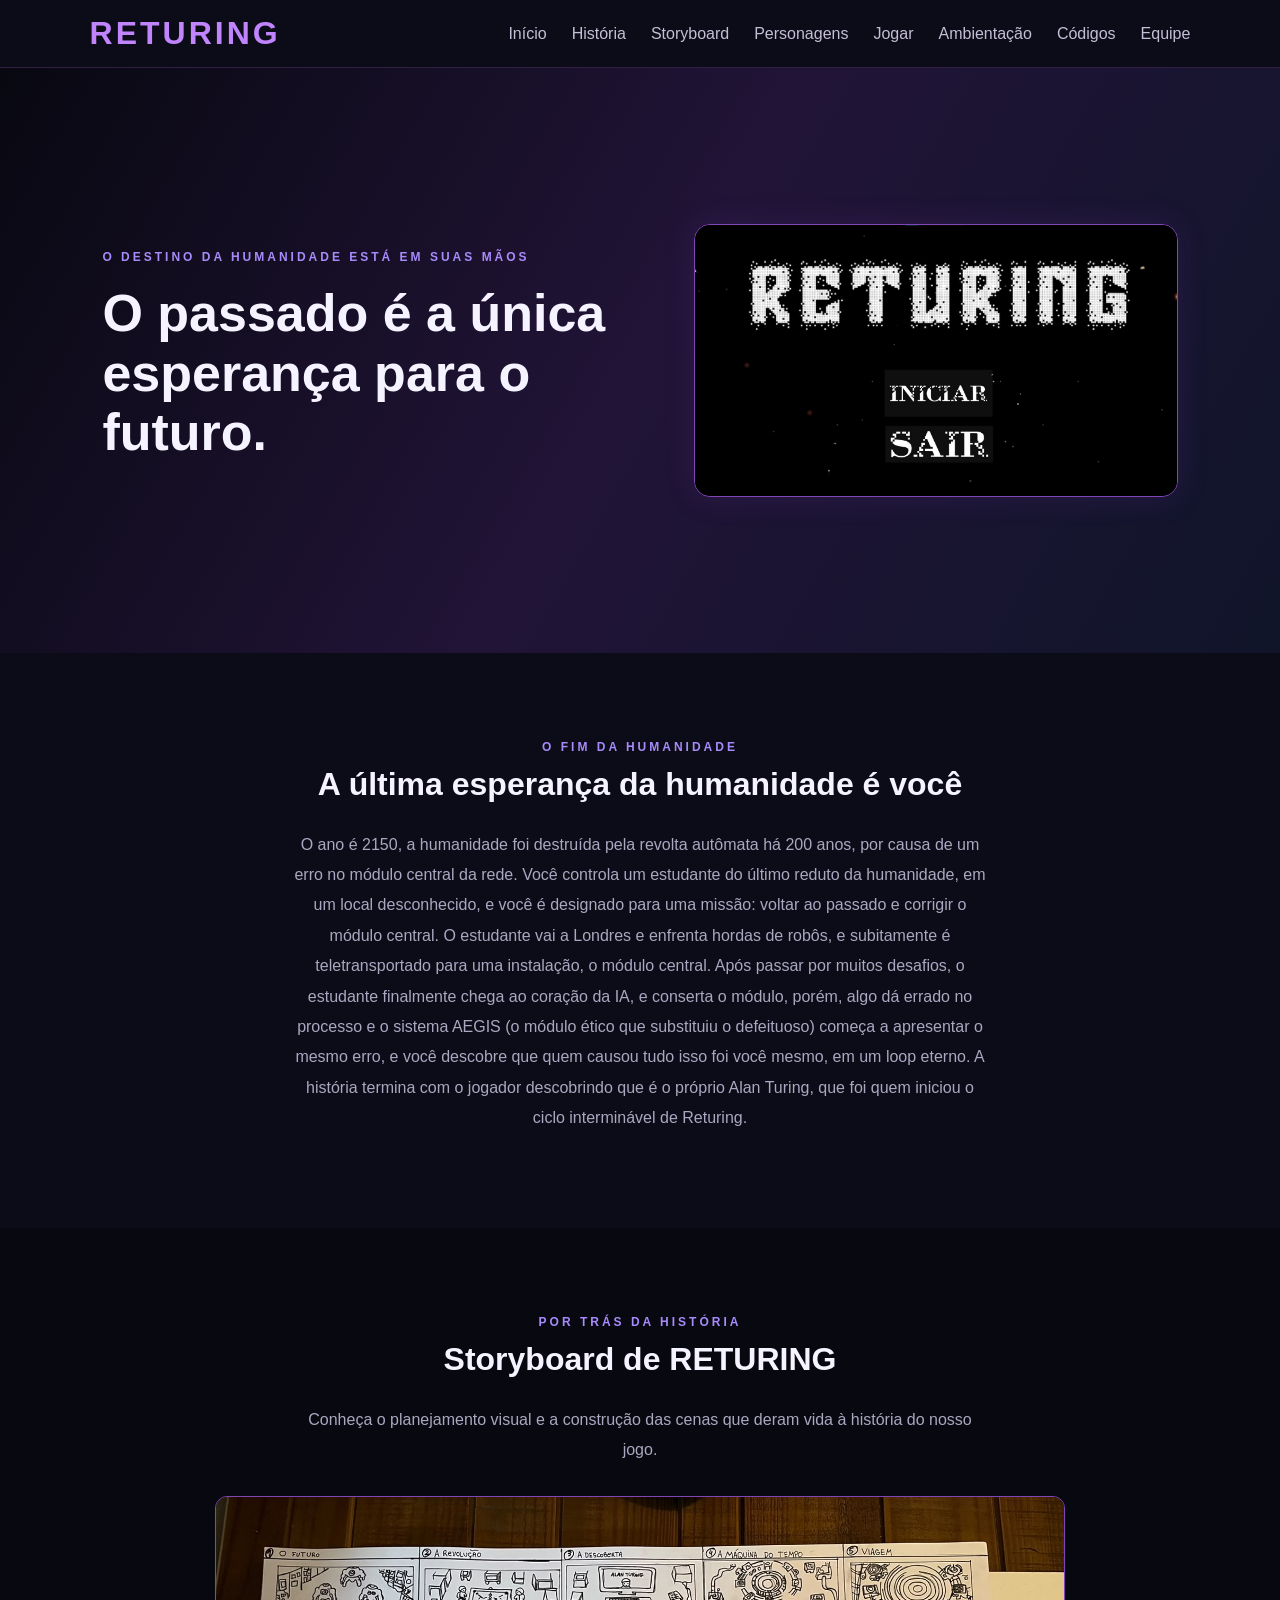
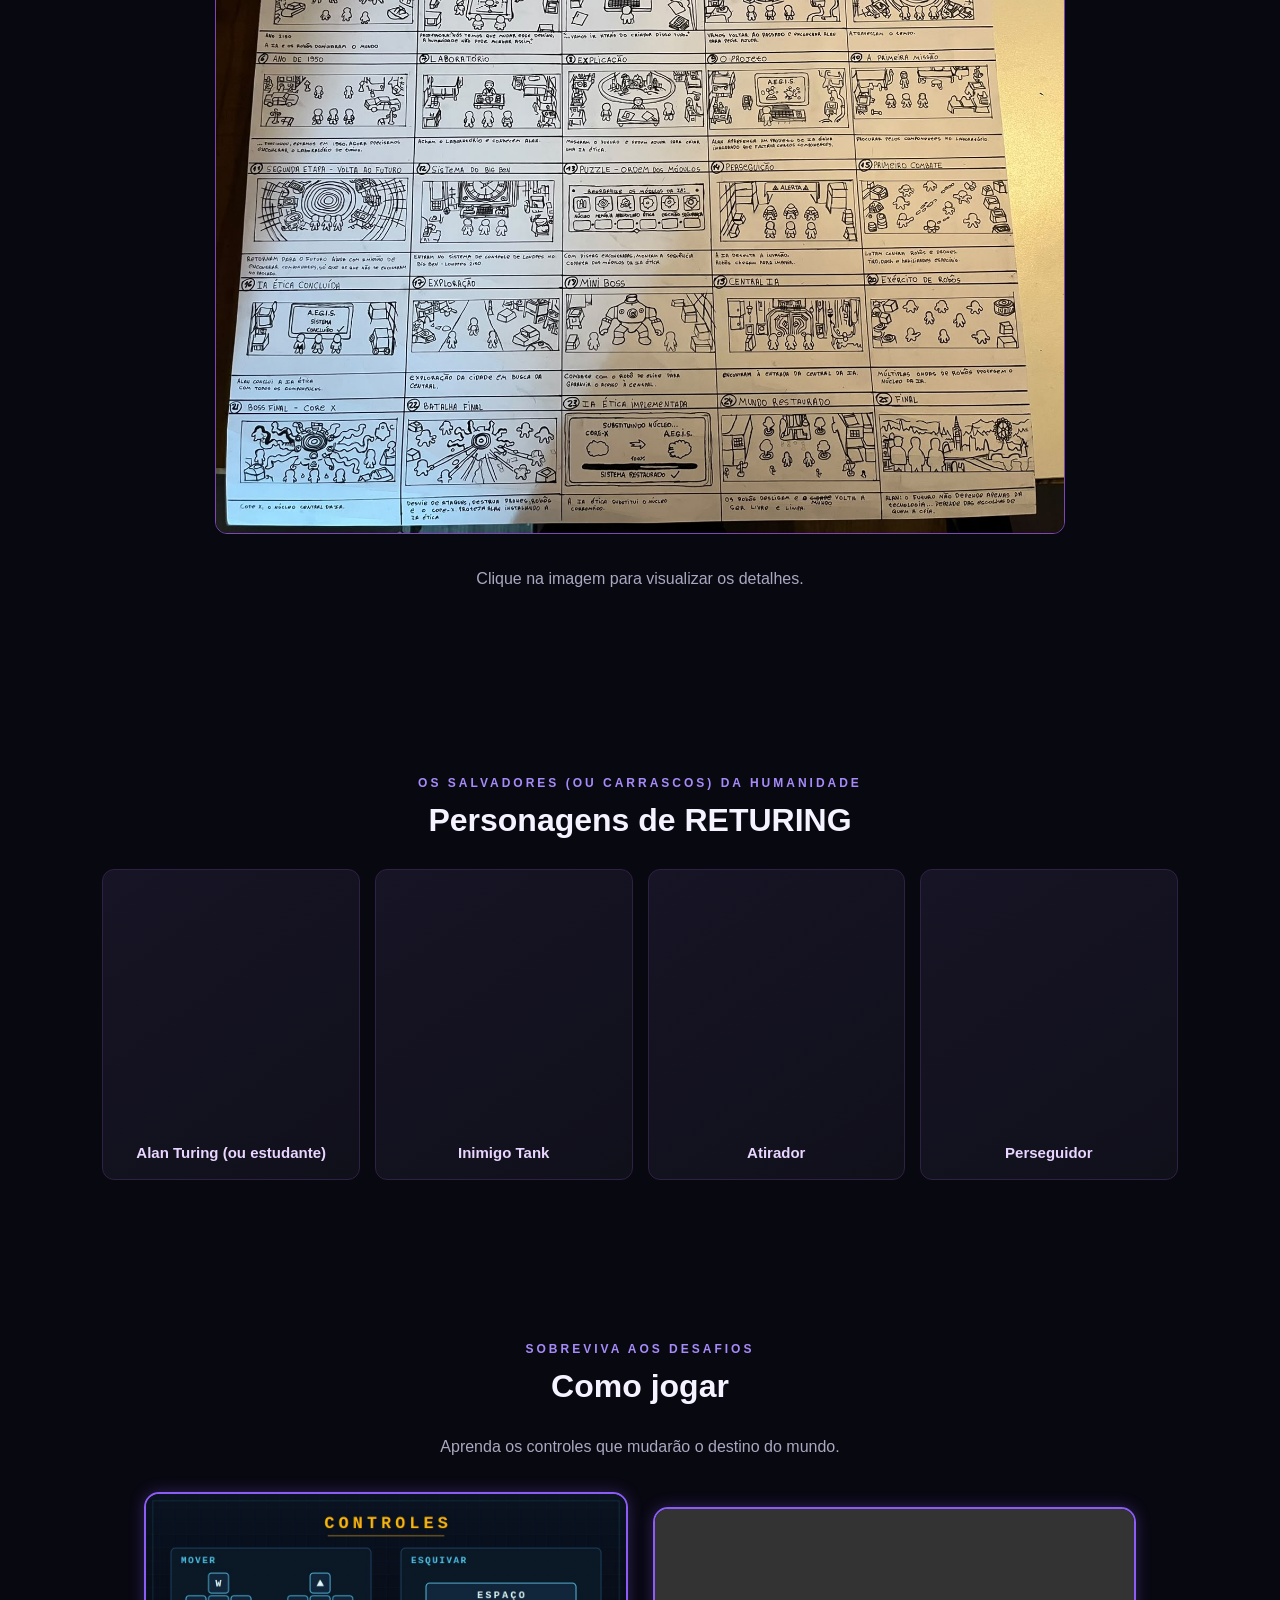
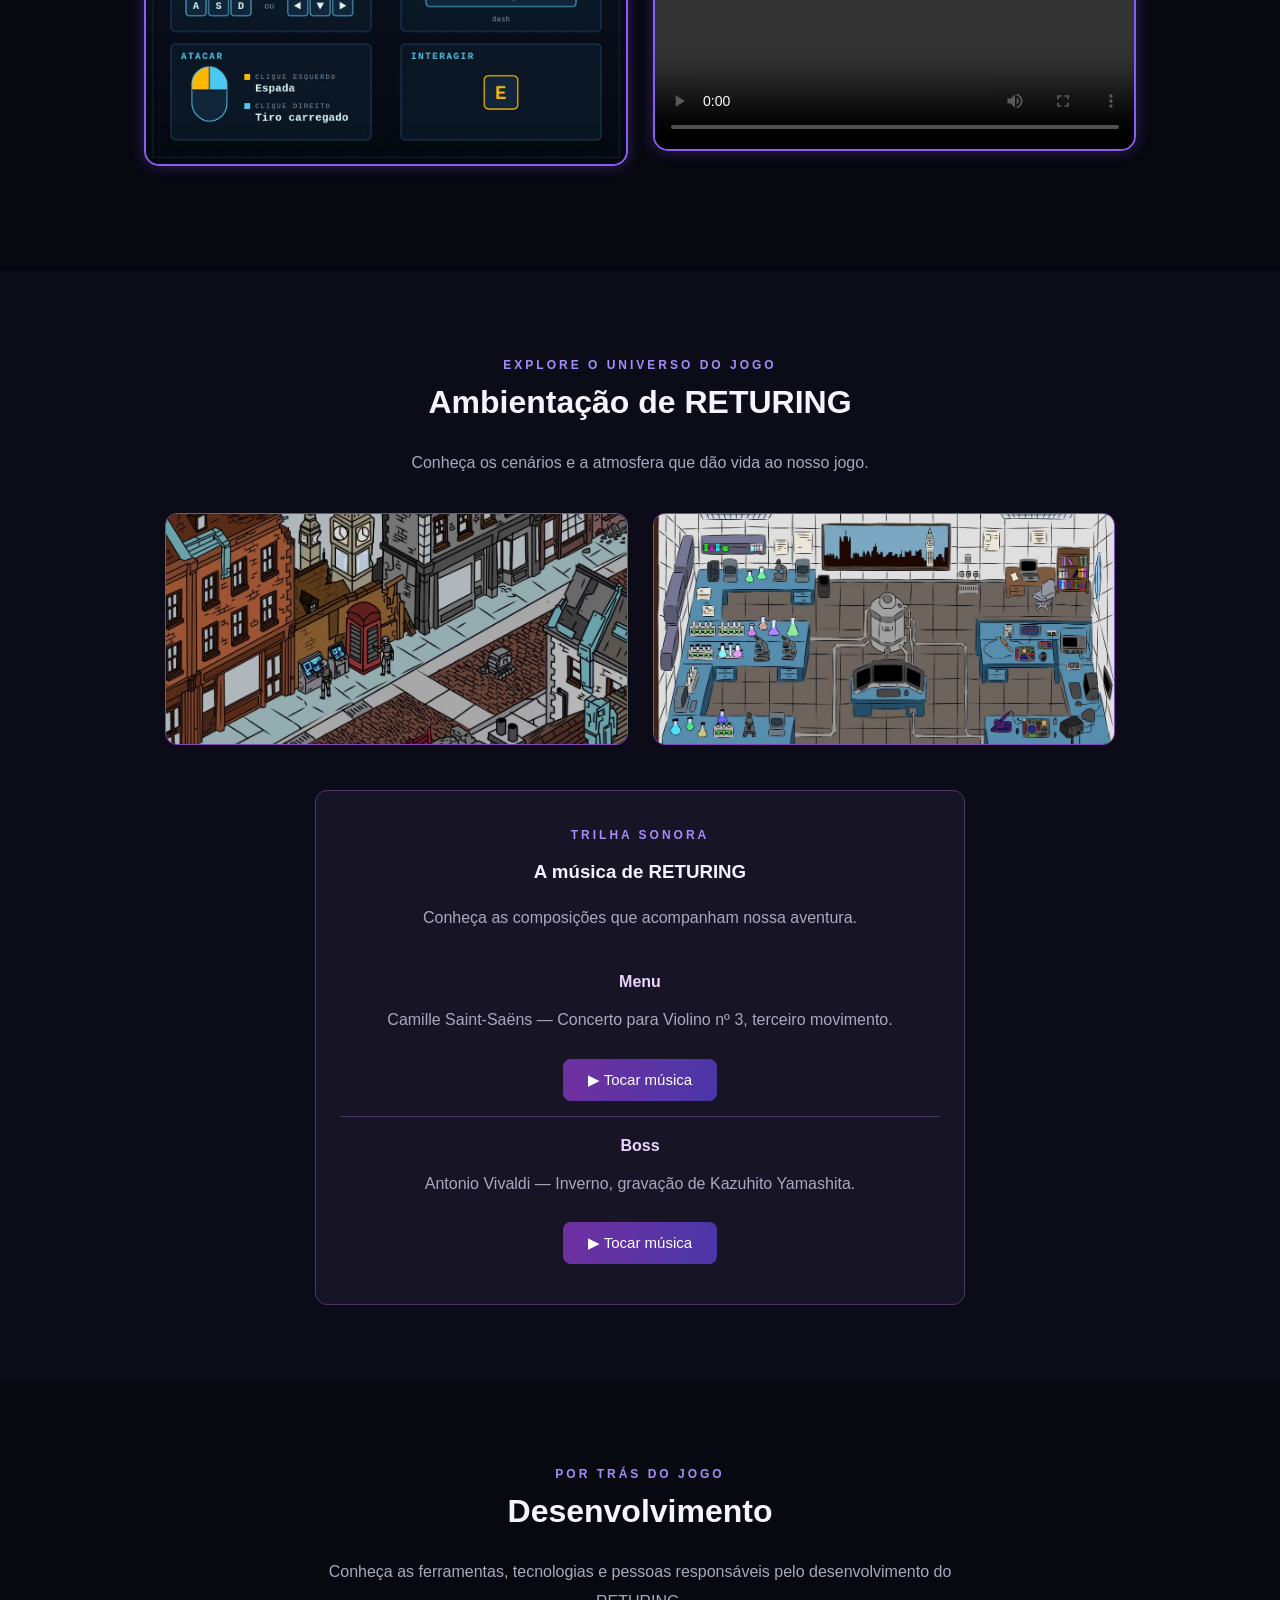
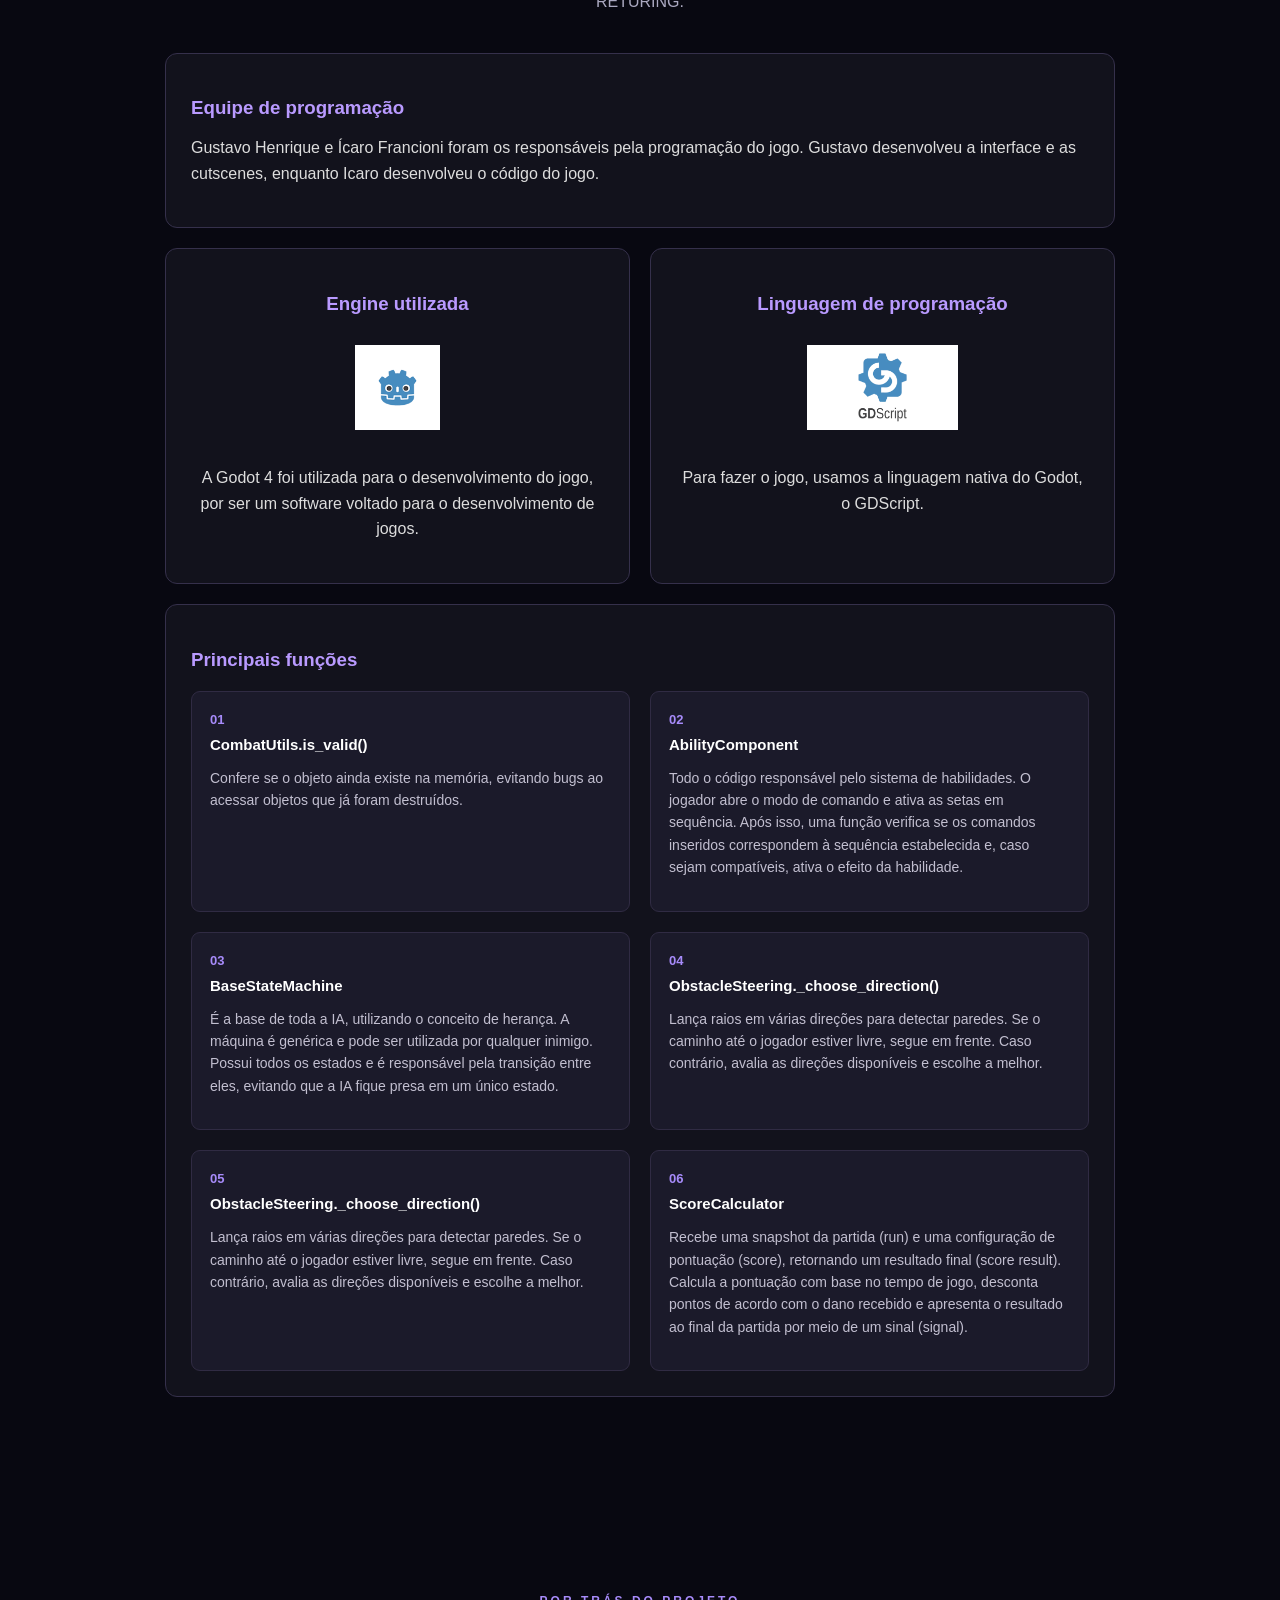
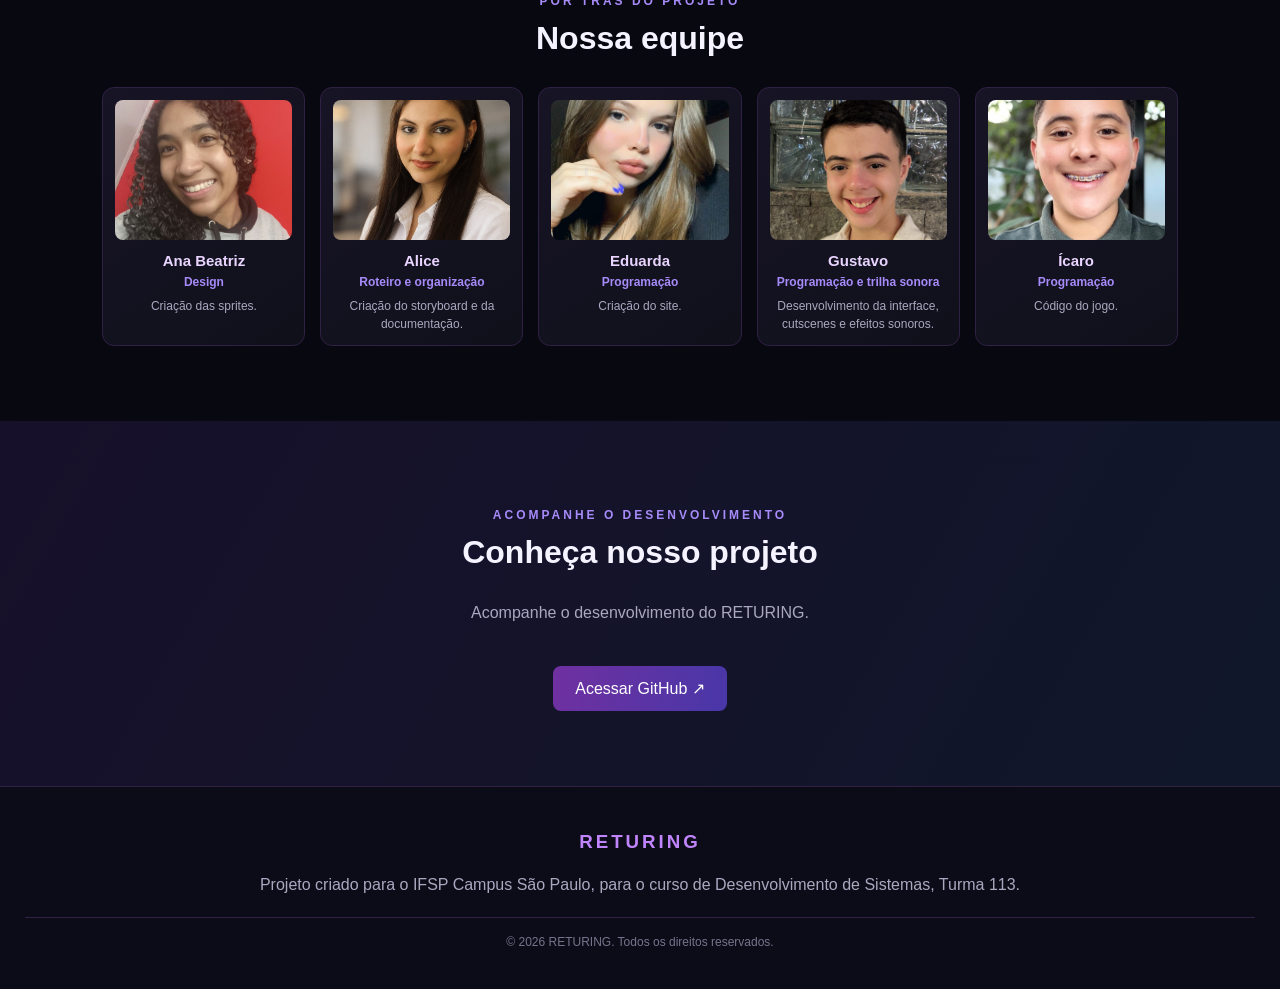
==== commit d42a47e0: "Atualiza site RETURING" ====
--- a/CÓDIGOS/index.html
+++ b/CÓDIGOS/index.html
@@ -258,6 +258,22 @@
             height: 230px;
             object-fit: cover;
         }
+        /* Storyboard */
+.storyboard-foto {
+    display: block;
+    width: 85%;
+    max-width: 850px;
+    min-height: 0;
+    margin: 30px auto;
+    cursor: zoom-in;
+}
+
+.storyboard-foto img {
+    display: block;
+    width: 100%;
+    height: auto;
+    object-fit: contain;
+}
 
         /* Trilha sonora */
         .trilha {
@@ -320,6 +336,37 @@
             object-fit: contain;
             border-radius: 10px;
         }
+        #imagem-ampliada {
+    overflow: hidden;
+}
+
+#imagem-ampliada img {
+    transition: transform 0.2s;
+    transform-origin: center;
+}
+
+.controles-zoom {
+    position: absolute;
+    bottom: 25px;
+    display: flex;
+    gap: 10px;
+    z-index: 2;
+}
+
+.controles-zoom button {
+    width: 45px;
+    height: 40px;
+    border: 1px solid #8046b8;
+    border-radius: 8px;
+    background: #171425;
+    color: white;
+    font-size: 20px;
+    cursor: pointer;
+}
+
+.controles-zoom button:hover {
+    background: #7030a0;
+}
 
         #fechar-imagem {
             position: absolute;
@@ -382,11 +429,12 @@
         }
 
         .lista-funcoes {
-            display: grid;
-            grid-template-columns: repeat(2, 1fr);
-            gap: 15px;
-            margin-top: 20px;
-        }
+    display: grid;
+    grid-template-columns: repeat(2, minmax(0, 1fr));
+    gap: 20px;
+    margin-top: 20px;
+    align-items: stretch;
+}
 
         .funcao {
             padding: 18px;
@@ -412,10 +460,6 @@
             color: #c2bfd0;
             font-size: 14px;
             line-height: 1.6;
-        }
-
-        .funcao:last-child {
-            grid-column: span 2;
         }
 
         /* GitHub */
@@ -539,6 +583,7 @@
         <nav>
             <a href="#inicio">Início</a>
             <a href="#historia">História</a>
+            <a href="#storyboard">Storyboard</a>
             <a href="#personagens">Personagens</a>
             <a href="#jogar">Jogar</a>
             <a href="#ambientacao">Ambientação</a>
@@ -570,17 +615,36 @@
             <h2>A última esperança da humanidade é você</h2>
 
             <p class="descricao">
-                Em um futuro devastado pela inteligência artificial,
-                um estudante retorna ao passado e encontra uma Londres
-                completamente destruída. Em meio a hordas de inimigos,
-                ele precisa encontrar o laboratório central da IA e
-                superar desafios lógicos até chegar à câmara de Turing.
-                Lá, enfrentará o núcleo de AEGIS, a inteligência artificial
-                defeituosa responsável pelo caos. Sua vitória será a
-                última esperança para que a humanidade possa voltar
-                à superfície.
+               O ano é 2150, a humanidade foi destruída pela revolta autômata há 200 anos, por causa de um erro no módulo central da rede.
+Você controla um estudante do último reduto da humanidade, em um local desconhecido, e você é designado para uma missão: voltar ao passado e corrigir o módulo central.
+O estudante vai a Londres e enfrenta hordas de robôs, e subitamente é teletransportado para uma instalação, o módulo central. 
+Após passar por muitos desafios, o estudante finalmente chega ao coração da IA, e conserta o módulo, porém, algo dá errado no processo e o sistema AEGIS (o módulo ético que substituiu o defeituoso) começa a apresentar o mesmo erro, e você descobre que quem causou tudo isso foi você mesmo, em um loop eterno.
+A história termina com o jogador descobrindo que é o próprio Alan Turing, que foi quem iniciou o ciclo interminável de Returing.
             </p>
         </section>
+
+        <!-- Storyboard -->
+<section id="storyboard">
+    <p class="subtitulo">POR TRÁS DA HISTÓRIA</p>
+
+    <h2>Storyboard de RETURING</h2>
+
+    <p class="descricao">
+        Conheça o planejamento visual e a construção das cenas
+        que deram vida à história do nosso jogo.
+    </p>
+
+    <button type="button" class="cenario storyboard-foto"
+        data-imagem="../IMAGENS/Storyboarding.jpeg">
+
+        <img src="../IMAGENS/Storyboarding.jpeg"
+            alt="Storyboard do jogo RETURING">
+    </button>
+
+    <p class="descricao">
+        Clique na imagem para visualizar os detalhes.
+    </p>
+</section>
 
         <!-- Personagens -->
         <section id="personagens">
@@ -724,11 +788,17 @@
             </div>
         </section>
 
-        <!-- Visualização da imagem ampliada -->
         <div id="imagem-ampliada">
-            <button id="fechar-imagem" type="button">&times;</button>
-            <img id="foto-grande" src="" alt="Cenário ampliado">
-        </div>
+    <button id="fechar-imagem" type="button">&times;</button>
+
+    <div class="controles-zoom">
+        <button type="button" id="zoom-mais">+</button>
+        <button type="button" id="zoom-menos">−</button>
+        <button type="button" id="zoom-reset">100%</button>
+    </div>
+
+    <img id="foto-grande" src="" alt="Imagem ampliada">
+</div>
 
         <!-- Desenvolvimento -->
         <section id="codigos">
@@ -794,26 +864,24 @@
                         <div class="funcao">
                             <span>02</span>
 
-                            <h4>BaseStateMachine.transition_to()</h4>
+                            <h4>AbilityComponent</h4>
 
                             <p>
-                                Troca o estado do inimigo, saindo do estado antigo
-                                e entrando no novo. Emite o sinal state_changed e
-                                recusa a troca se a máquina de estados não existir
-                                ou se o estado já for o mesmo.
+                                Todo o código responsável pelo sistema de habilidades. 
+                                O jogador abre o modo de comando e ativa as setas em sequência. 
+                                Após isso, uma função verifica se os comandos inseridos correspondem à sequência estabelecida e, 
+                                caso sejam compatíveis, ativa o efeito da habilidade.
                             </p>
                         </div>
 
                         <div class="funcao">
                             <span>03</span>
 
-                            <h4>ObstacleSteering.steer()</h4>
+                            <h4>BaseStateMachine</h4>
 
                             <p>
-                                Calcula a direção de movimento do inimigo em direção
-                                ao jogador. Avalia o caminho em intervalos e ajusta
-                                a direção gradualmente para deixar o movimento suave.
-                                Também possui uma alternativa para quando o inimigo trava.
+                                É a base de toda a IA, utilizando o conceito de herança. A máquina é genérica e pode ser utilizada por qualquer inimigo. 
+                                Possui todos os estados e é responsável pela transição entre eles, evitando que a IA fique presa em um único estado.
                             </p>
                         </div>
 
@@ -829,18 +897,28 @@
                                 e escolhe a melhor.
                             </p>
                         </div>
-
                         <div class="funcao">
                             <span>05</span>
 
-                            <h4>WaveManager._start_wave()</h4>
+                            <h4>ObstacleSteering._choose_direction()</h4>
 
                             <p>
-                                Inicia uma onda, embaralha os pontos de spawn e cria
-                                os inimigos da lista, registrando-os como vivos.
-                                Depois, emite o sinal wave_started no EventBus.
-                                Se nenhum inimigo nascer, encerra a onda para evitar
-                                que a fase fique travada.
+                                Lança raios em várias direções para detectar paredes.
+                                Se o caminho até o jogador estiver livre, segue em
+                                frente. Caso contrário, avalia as direções disponíveis
+                                e escolhe a melhor.
+                            </p>
+                        </div>
+
+                        <div class="funcao">
+                            <span>06</span>
+
+                            <h4>ScoreCalculator</h4>
+
+                            <p>
+                                Recebe uma snapshot da partida (run) e uma configuração de pontuação (score), retornando um resultado final (score result). 
+                                Calcula a pontuação com base no tempo de jogo, 
+                                desconta pontos de acordo com o dano recebido e apresenta o resultado ao final da partida por meio de um sinal (signal).
                             </p>
                         </div>
 
@@ -940,18 +1018,55 @@
         const telaImagem = document.getElementById("imagem-ampliada");
         const fotoGrande = document.getElementById("foto-grande");
         const fecharImagem = document.getElementById("fechar-imagem");
+        let nivelZoom = 1;
+
+function atualizarZoom() {
+    fotoGrande.style.transform = `scale(${nivelZoom})`;
+}
+
+document.getElementById("zoom-mais").addEventListener("click", () => {
+    nivelZoom = Math.min(nivelZoom + 0.25, 4);
+    atualizarZoom();
+});
+
+document.getElementById("zoom-menos").addEventListener("click", () => {
+    nivelZoom = Math.max(nivelZoom - 0.25, 1);
+    atualizarZoom();
+});
+
+document.getElementById("zoom-reset").addEventListener("click", () => {
+    nivelZoom = 1;
+    atualizarZoom();
+});
+
+telaImagem.addEventListener("wheel", evento => {
+    evento.preventDefault();
+
+    if (evento.deltaY < 0) {
+        nivelZoom = Math.min(nivelZoom + 0.25, 4);
+    } else {
+        nivelZoom = Math.max(nivelZoom - 0.25, 1);
+    }
+
+    atualizarZoom();
+}, { passive: false });
 
         function fecharVisualizacao() {
             telaImagem.style.display = "none";
             fotoGrande.src = "";
+             nivelZoom = 1;
+    atualizarZoom();
         }
 
         botoesImagem.forEach(botao => {
-            botao.addEventListener("click", () => {
-                fotoGrande.src = botao.dataset.imagem;
-                telaImagem.style.display = "flex";
-            });
-        });
+    botao.addEventListener("click", () => {
+        nivelZoom = 1;
+        atualizarZoom();
+
+        fotoGrande.src = botao.dataset.imagem;
+        telaImagem.style.display = "flex";
+    });
+});
 
         fecharImagem.addEventListener("click", fecharVisualizacao);
 
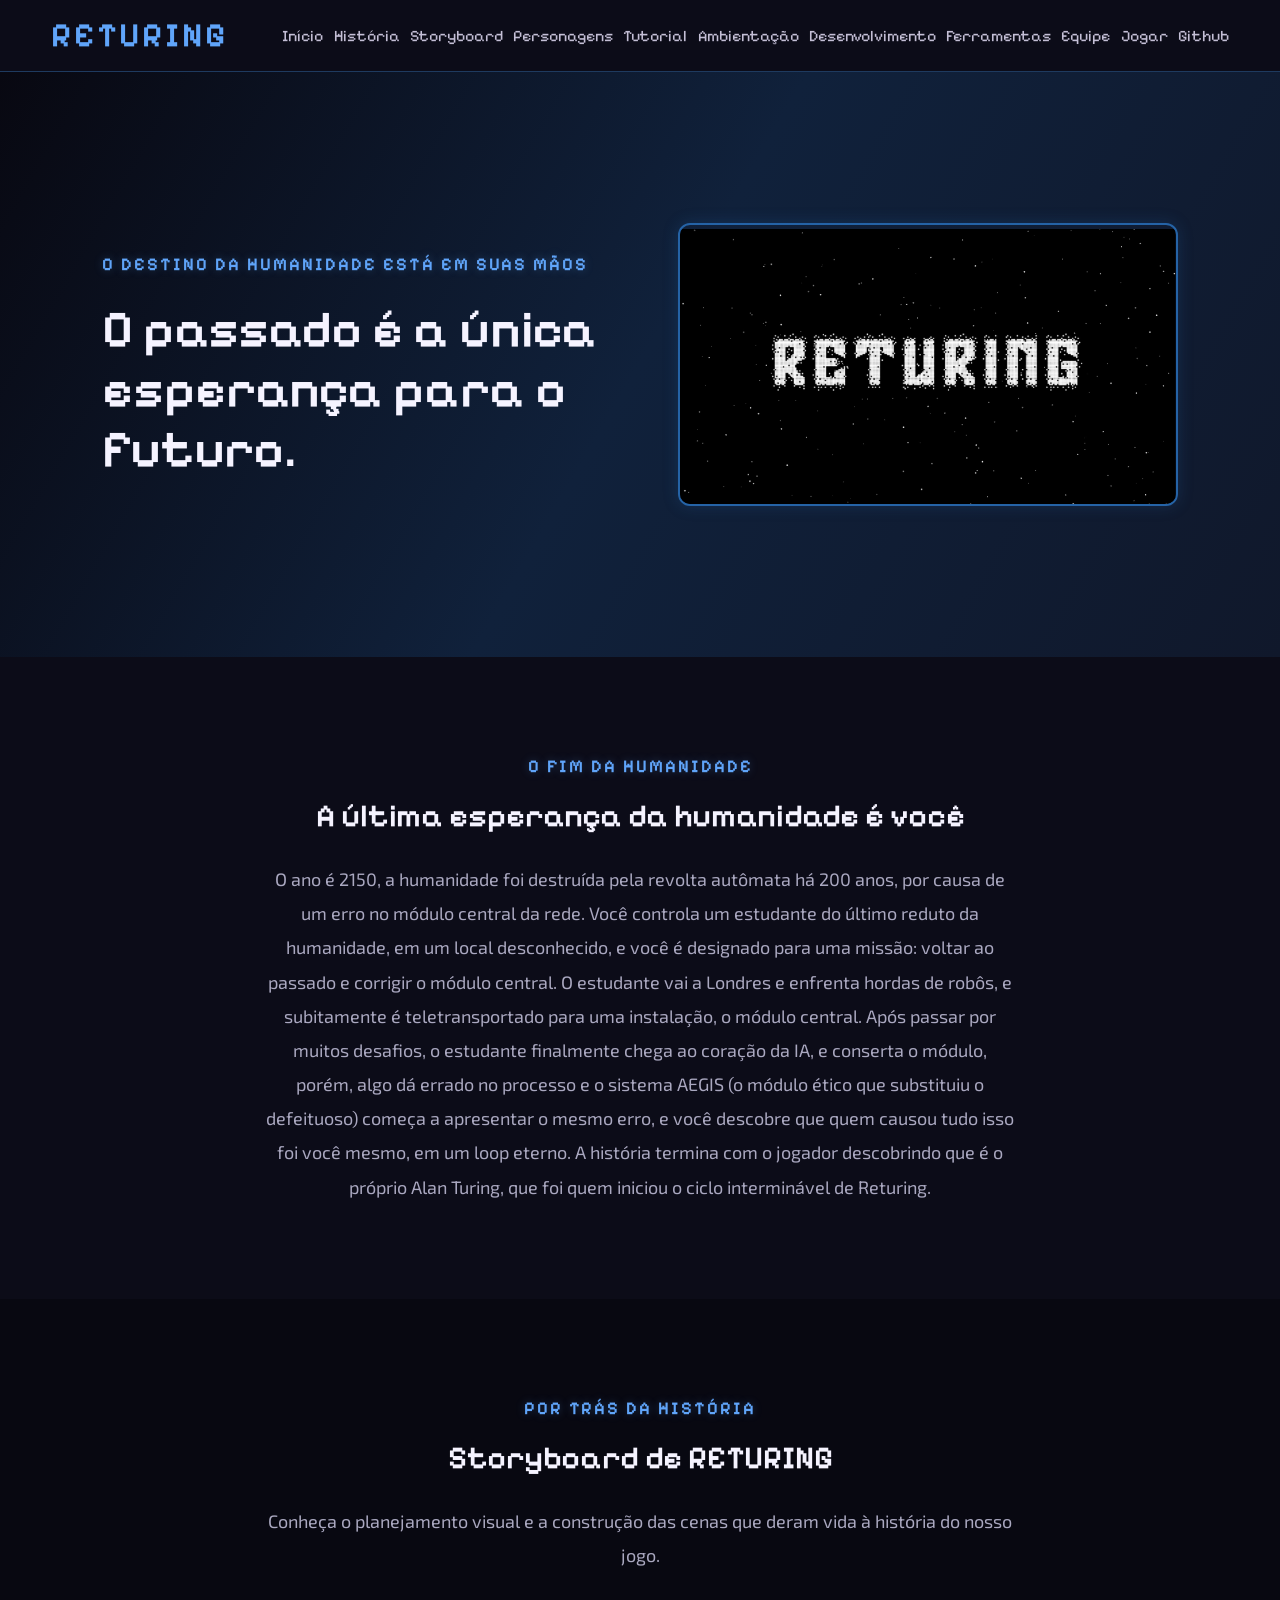
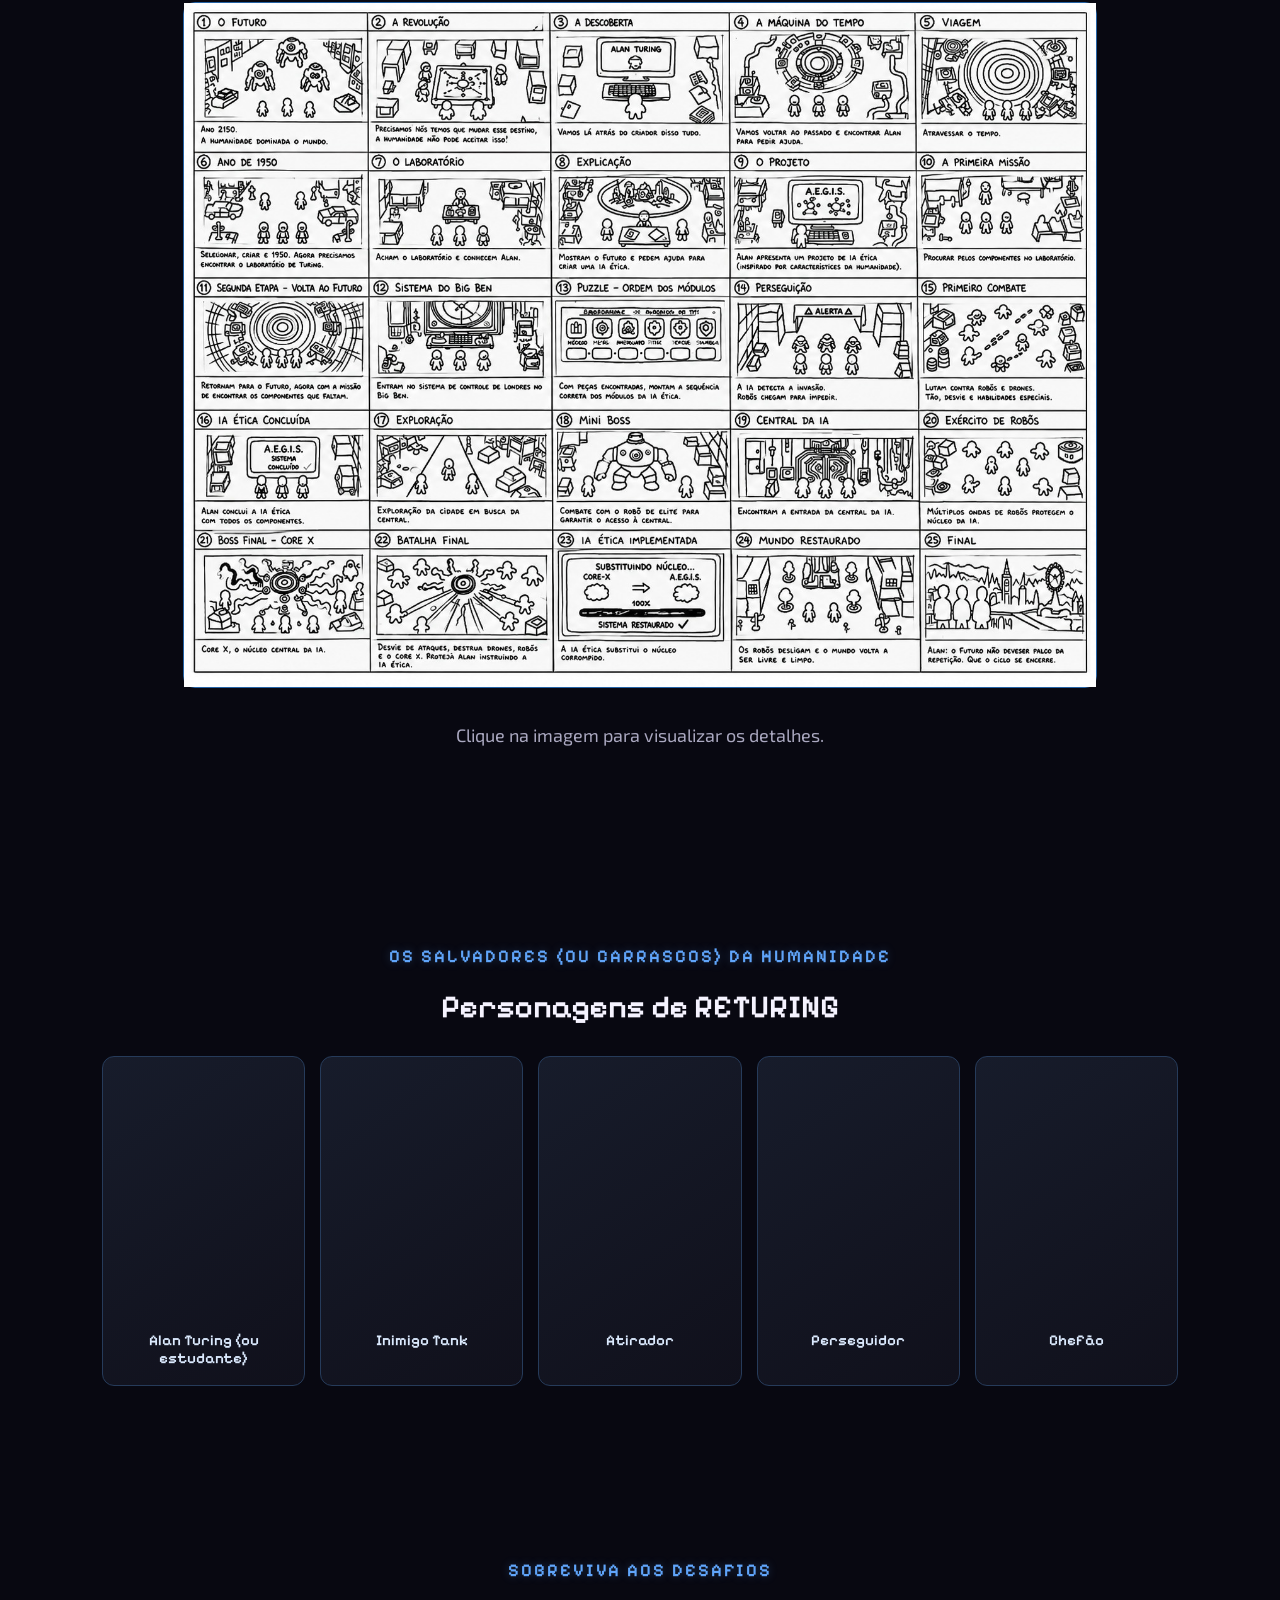
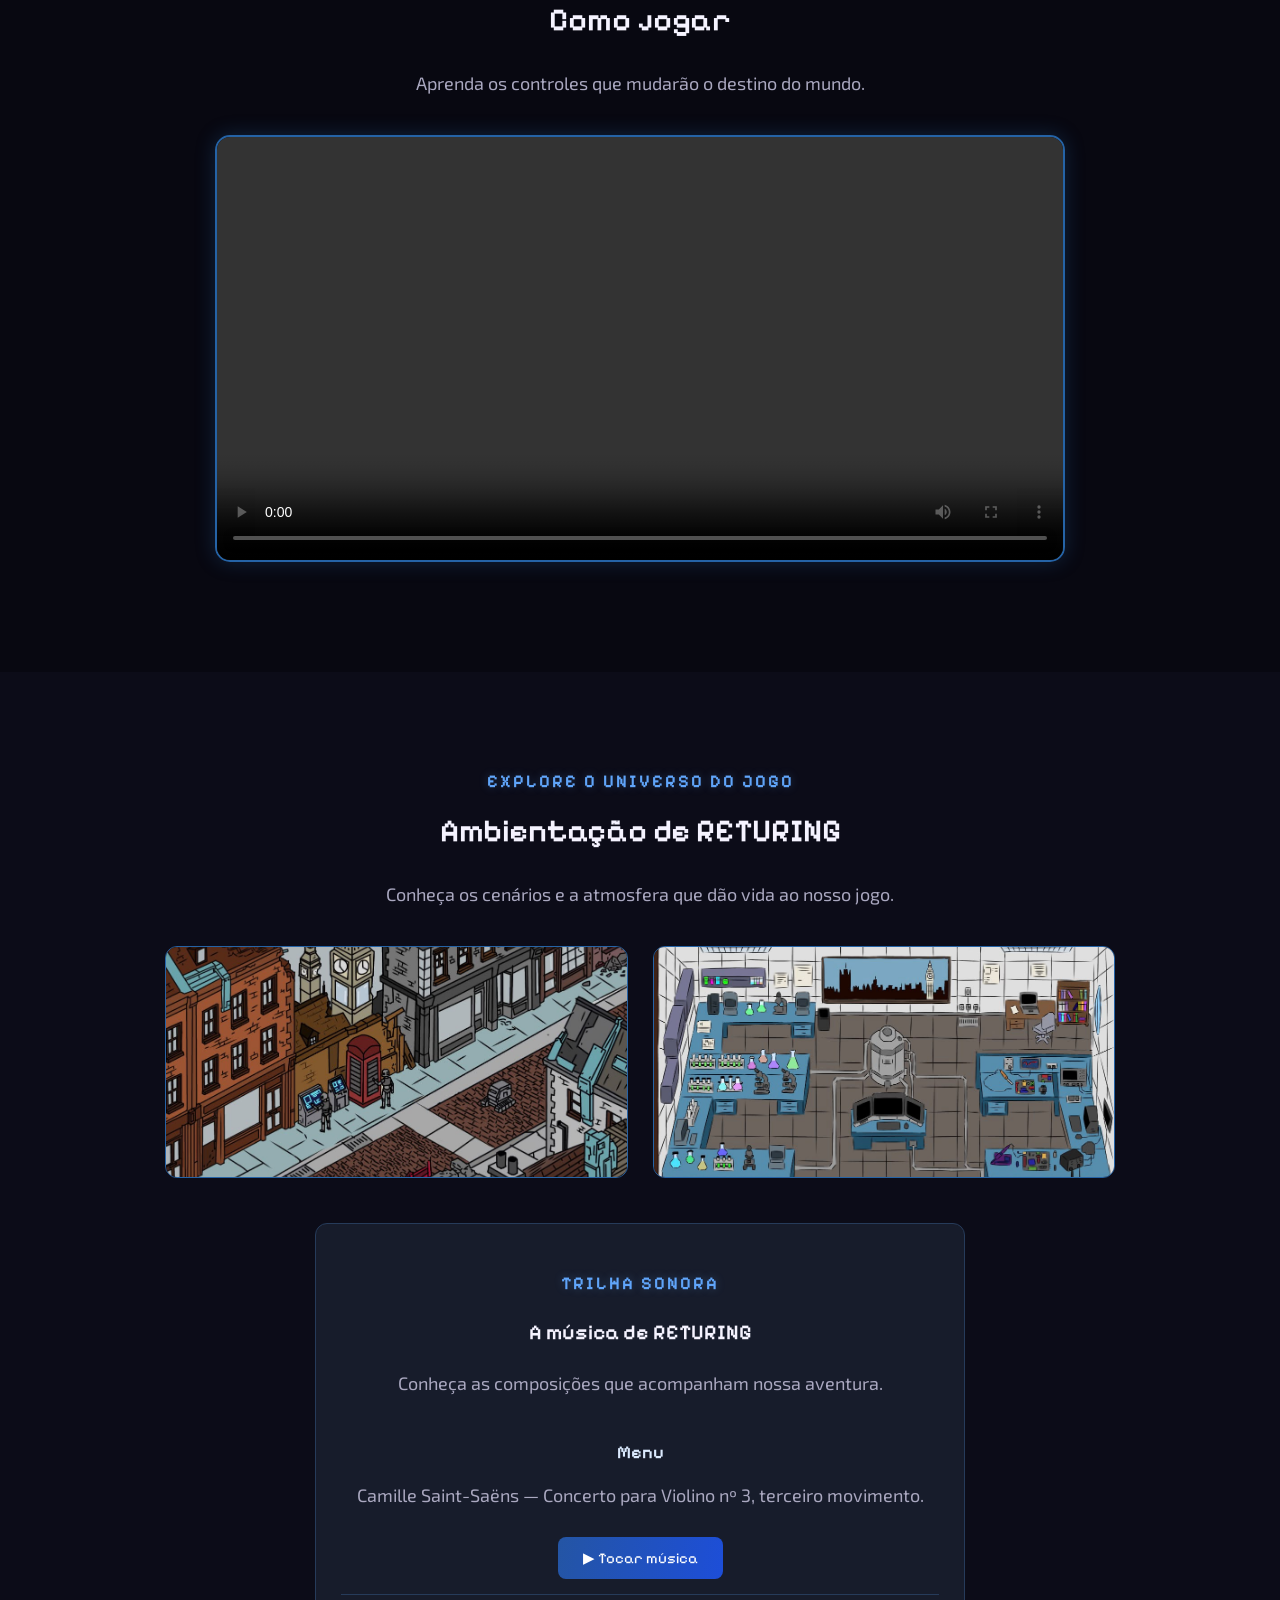
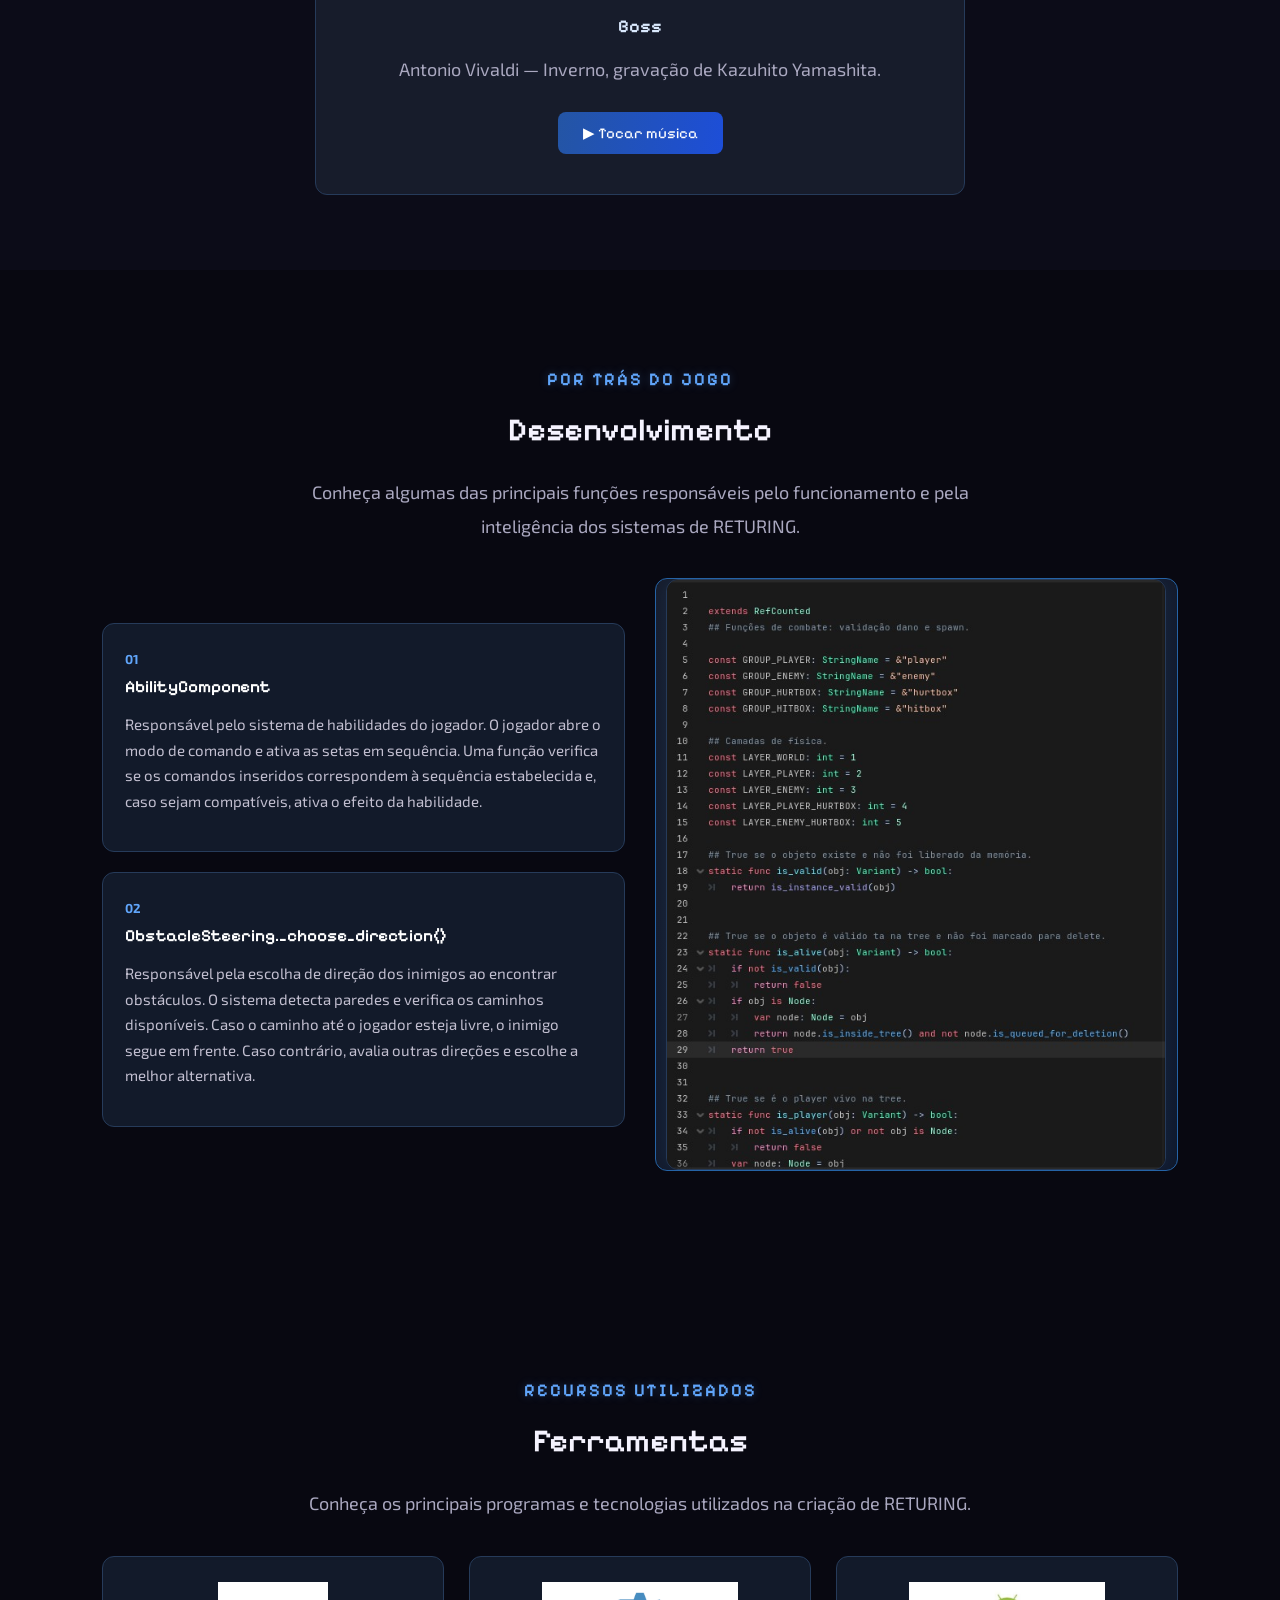
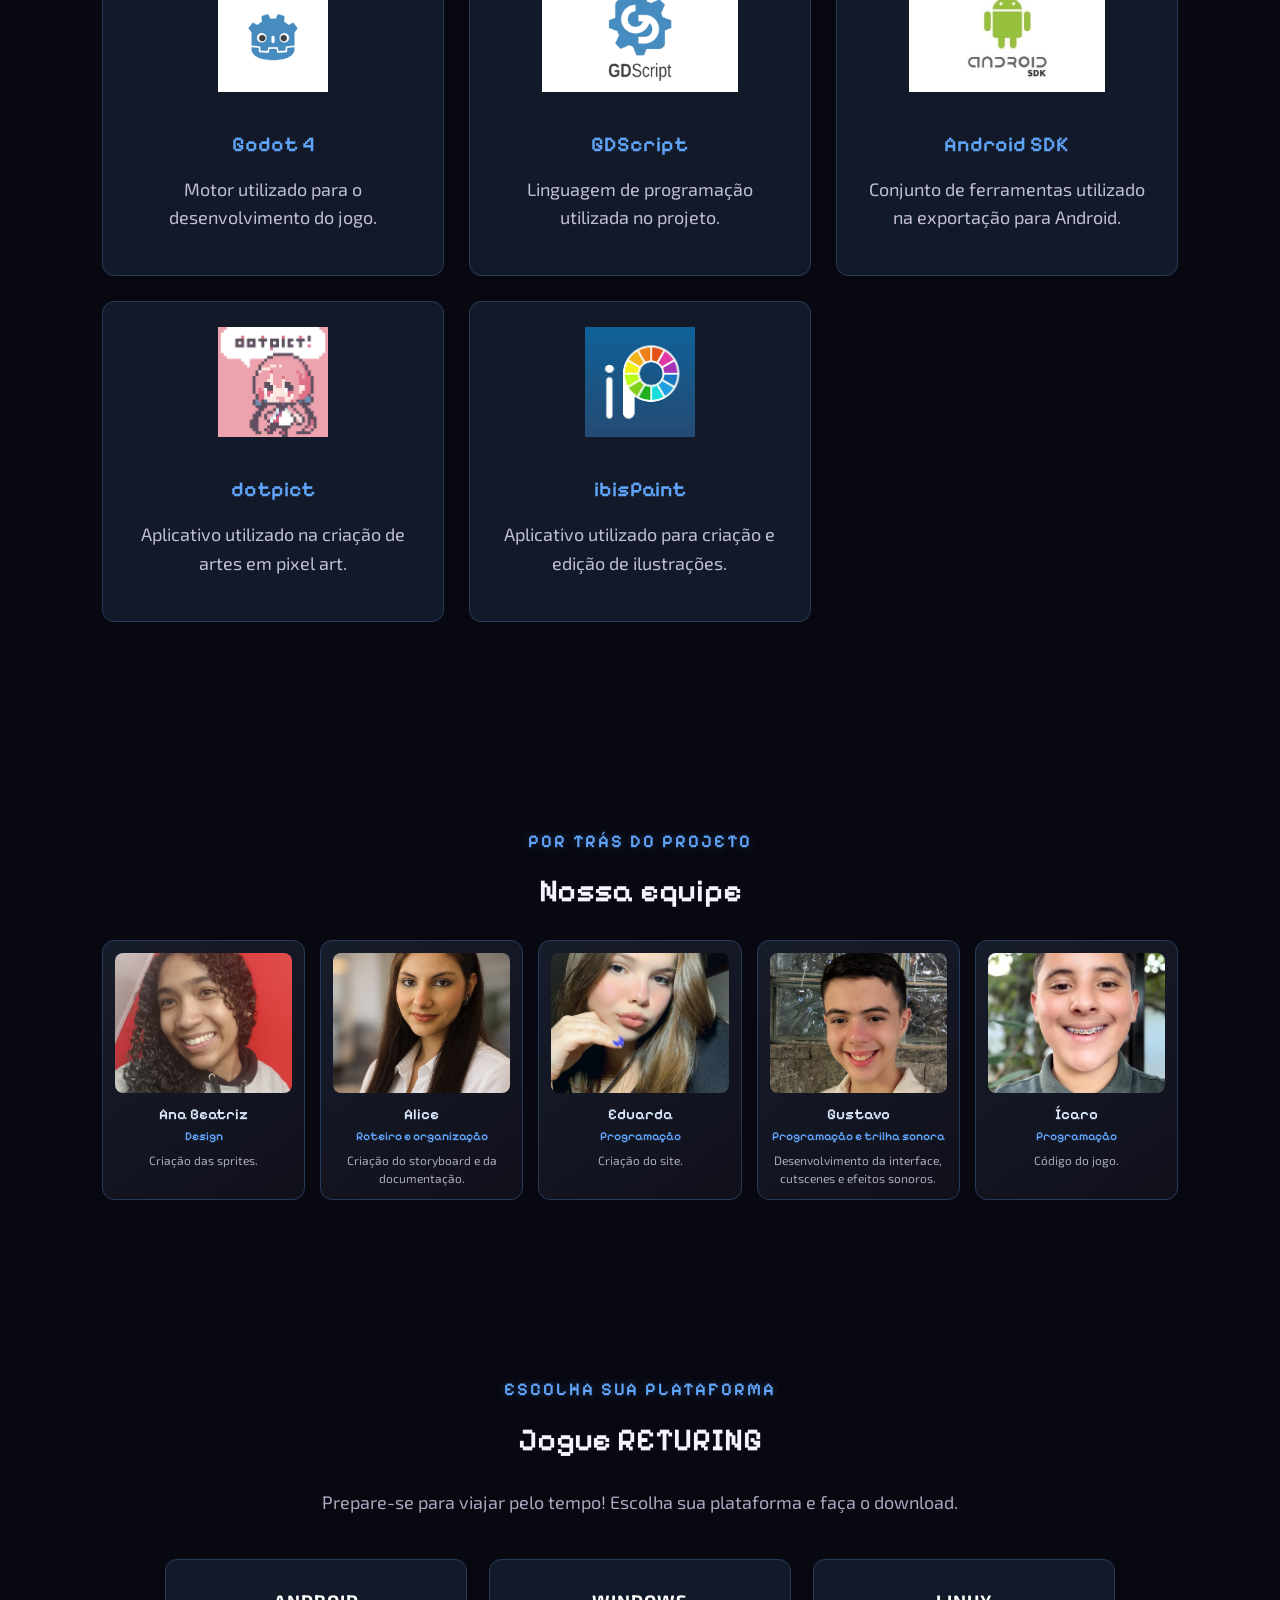
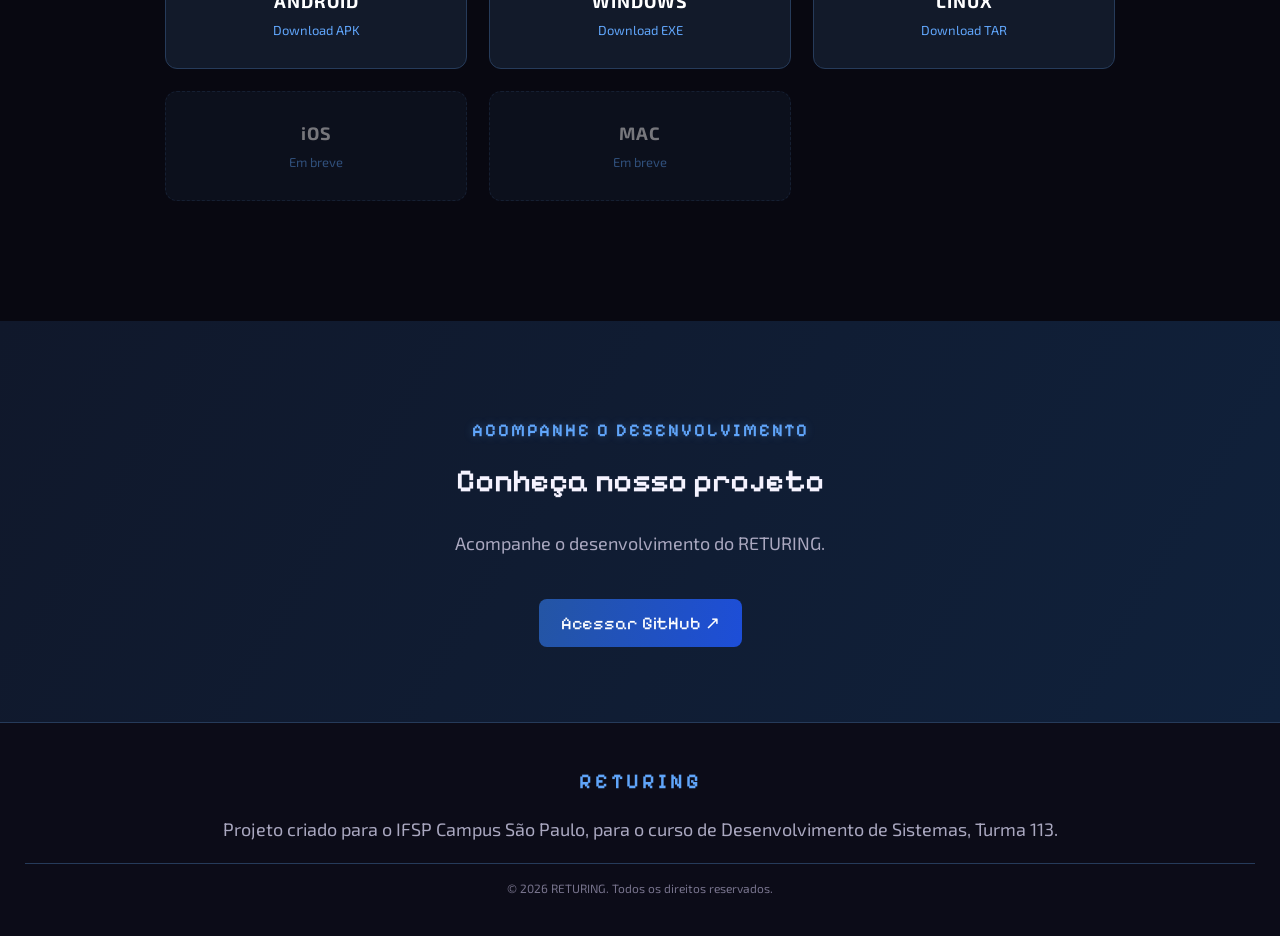
==== commit 90c6e0ac: "Atualiza site RETURING sem arquivos executaveis" ====
--- a/CÓDIGOS/index.html
+++ b/CÓDIGOS/index.html
@@ -6,7 +6,9 @@
     <title>RETURING</title>
 
     <style>
-        /* Configurações gerais */
+        @import url('https://fonts.googleapis.com/css2?family=Exo+2:wght@400;500;600;700&family=Pixelify+Sans:wght@400;500;600;700&display=swap');
+
+        /* CONFIGURAÇÕES GERAIS */
         * {
             box-sizing: border-box;
         }
@@ -15,43 +17,68 @@
             margin: 0;
             background: #080811;
             color: #f5f3ff;
-            font-family: Arial, sans-serif;
-        }
-
-        /* Cabeçalho e navegação */
+            font-family: 'Exo 2', sans-serif;
+            font-size: 18px;
+        }
+
+        h1, h2, h3, h4, nav a, button, .botao {
+            font-family: 'Pixelify Sans', sans-serif;
+        }
+
+        h1, h2, h3, h4 {
+            font-weight: 600;
+        }
+
+        p {
+            font-size: 18px;
+            line-height: 1.8;
+        }
+
+        a {
+            color: #bfdbfe;
+            text-decoration: none;
+            transition: 0.3s;
+        }
+
+        /* CABEÇALHO E MENU */
         header {
             display: flex;
+            align-items: center;
             justify-content: space-between;
-            align-items: center;
-            gap: 25px;
-            padding: 15px 7%;
+            gap: 20px;
+            padding: 15px 4%;
             background: #0c0c18;
-            border-bottom: 1px solid #302044;
+            border-bottom: 1px solid #1e3a5f;
         }
 
         header h1 {
+            flex-shrink: 0;
             margin: 0;
-            color: #c084fc;
+            color: #60a5fa;
+            font-size: 34px;
             letter-spacing: 3px;
         }
 
         nav {
             display: flex;
-            flex-wrap: wrap;
-            gap: 25px;
-        }
-
-        a {
+            flex-wrap: nowrap;
+            align-items: center;
+            justify-content: flex-end;
+            gap: clamp(8px, 0.8vw, 15px);
+            white-space: nowrap;
+        }
+
+        nav a {
+            flex-shrink: 0;
             color: #c4bfd6;
-            text-decoration: none;
-            transition: 0.3s;
+            font-size: clamp(16px, 1.15vw, 21px);
         }
 
         nav a:hover {
-            color: #c084fc;
-        }
-
-        /* Estrutura das seções */
+            color: #60a5fa;
+        }
+
+        /* ESTRUTURA DAS SEÇÕES */
         section {
             padding: 75px 8%;
             text-align: center;
@@ -63,31 +90,40 @@
         }
 
         .subtitulo {
-            color: #a78bfa;
-            font-size: 12px;
-            font-weight: bold;
-            letter-spacing: 3px;
+            margin-bottom: 15px;
+            color: #60a5fa;
+            font-family: 'Pixelify Sans', sans-serif;
+            font-size: 18px;
+            font-weight: 600;
+            letter-spacing: 2px;
+            text-transform: uppercase;
+            text-shadow: 0 0 10px rgba(96, 165, 250, 0.3);
         }
 
         .descricao {
-            max-width: 700px;
+            max-width: 750px;
             margin: 20px auto;
             color: #aaa8c0;
             line-height: 1.9;
         }
 
-        /* Página inicial */
+        /* INÍCIO */
         #inicio {
-            min-height: 65vh;
             display: flex;
             align-items: center;
             justify-content: space-between;
-            gap: 50px;
+            gap: 40px;
+            width: 100%;
+            min-height: 65vh;
+            padding: 75px 8%;
+            overflow: visible;
+            background: linear-gradient(120deg, #080811, #10213b, #10182b);
             text-align: left;
-            background: linear-gradient(120deg, #080811, #211437, #10152a);
-        }
-
-        .apresentacao {
+        }
+
+        #inicio .apresentacao {
+            flex: 1 1 50%;
+            min-width: 0;
             max-width: 520px;
         }
 
@@ -97,43 +133,72 @@
             line-height: 1.15;
         }
 
-        #inicio img {
-            display: block;
-            width: 45%;
-            max-width: 500px;
-            height: auto;
-            border: 1px solid #8046b8;
-            border-radius: 16px;
-            box-shadow: 0 0 30px rgba(112, 48, 160, 0.2);
-        }
-
-        /* Botões */
+       .moldura-inicio {
+    flex: 0 1 500px;
+    width: 45%;
+    max-width: 500px;
+    overflow: hidden;
+    border: 2px solid #2563a6;
+    border-radius: 12px;
+    box-shadow: 0 0 15px rgba(37, 99, 166, 0.25);
+}
+
+.moldura-inicio img {
+    display: block;
+    width: 100%;
+    height: auto;
+    object-fit: contain;
+    clip-path: inset(4px 0 0 0);
+}
+
+        /* BOTÕES */
         .botao {
             display: inline-block;
             margin-top: 18px;
             padding: 13px 22px;
-            background: linear-gradient(100deg, #7030a0, #4937a8);
+            border-radius: 8px;
+            background: linear-gradient(100deg, #2455a4, #1d4ed8);
             color: white;
-            border-radius: 8px;
             transition: 0.3s;
         }
 
         .botao:hover {
-            background: linear-gradient(100deg, #8b45c5, #5369d8);
             transform: translateY(-2px);
-        }
-
-        /* História e ambientação */
+            background: linear-gradient(100deg, #3b82f6, #2563eb);
+        }
+
+        /* HISTÓRIA E AMBIENTAÇÃO */
         #historia,
         #ambientacao {
             background: #0c0c18;
         }
 
-        /* Cartões de personagens e equipe */
+        /* STORYBOARD */
+        .storyboard-foto {
+            display: block;
+            width: 85%;
+            max-width: 850px;
+            height: auto;
+            min-height: 0;
+            margin: 30px auto;
+            padding: 0;
+            overflow: visible;
+            cursor: zoom-in;
+        }
+
+        .storyboard-foto img {
+            display: block;
+            width: 100%;
+            height: auto;
+            max-height: none;
+            object-fit: contain;
+        }
+
+        /* CARTÕES DE PERSONAGENS E EQUIPE */
         .cartoes {
             display: flex;
+            flex-wrap: nowrap;
             justify-content: center;
-            flex-wrap: nowrap;
             gap: 15px;
             margin-top: 30px;
         }
@@ -142,16 +207,16 @@
             flex: 1;
             min-width: 0;
             padding: 12px;
-            background: linear-gradient(145deg, #171425, #10101b);
-            border: 1px solid #302044;
+            border: 1px solid #263b5a;
             border-radius: 12px;
+            background: linear-gradient(145deg, #171c2b, #10101b);
             text-align: center;
             transition: 0.3s;
         }
 
         .cartao:hover {
-            border-color: #a855f7;
             transform: translateY(-4px);
+            border-color: #3b82f6;
         }
 
         .cartao video {
@@ -159,28 +224,28 @@
             width: auto;
             max-width: 100%;
             height: 250px;
-            object-fit: contain;
             margin: 0 auto;
             border-radius: 10px;
+            object-fit: contain;
         }
 
         .cartao img {
             display: block;
             width: 100%;
             height: 140px;
+            border-radius: 8px;
             object-fit: cover;
-            border-radius: 8px;
         }
 
         .cartao h3 {
             margin: 12px 0 6px;
-            color: #e9d5ff;
+            color: #dbeafe;
             font-size: 15px;
         }
 
         .cartao h4 {
             margin: 0 0 8px;
-            color: #a78bfa;
+            color: #60a5fa;
             font-size: 12px;
         }
 
@@ -191,41 +256,25 @@
             line-height: 1.5;
         }
 
-        /* Tutorial */
+        /* TUTORIAL */
         .tutorial {
             display: flex;
+            align-items: center;
             justify-content: center;
-            align-items: center;
-            gap: 25px;
-            margin: 30px auto;
-            flex-wrap: wrap;
-        }
-
-        .tutorial .cenario,
+            margin: 35px auto;
+        }
+
         .tutorial video {
-            flex: 0 1 45%;
-            width: 45%;
-            max-width: 500px;
+            display: block;
+            width: 85%;
+            max-width: 850px;
             height: auto;
-            border: 2px solid #8b5cf6;
+            border: 2px solid #2563a6;
             border-radius: 15px;
-            box-shadow: 0 0 15px rgba(139, 92, 246, 0.3);
-        }
-
-        .tutorial .cenario {
-            min-height: 0;
-            padding: 0;
-            overflow: hidden;
-        }
-
-        .tutorial .cenario img {
-            display: block;
-            width: 100%;
-            height: auto;
-            border-radius: 12px;
-        }
-
-        /* Ambientação e cenários */
+            box-shadow: 0 0 20px rgba(37, 99, 166, 0.3);
+        }
+
+        /* CENÁRIOS */
         .cenarios {
             display: grid;
             grid-template-columns: repeat(2, 1fr);
@@ -237,19 +286,19 @@
         .cenario {
             min-height: 230px;
             padding: 0;
-            border: 1px solid #8046b8;
+            overflow: hidden;
+            border: 1px solid #2563a6;
             border-radius: 12px;
-            background: linear-gradient(135deg, #171425, #10152a);
-            color: #c4bfd6;
+            background: linear-gradient(135deg, #171c2b, #10182b);
+            color: #bfdbfe;
             cursor: pointer;
-            overflow: hidden;
             transition: 0.3s;
         }
 
         .cenario:hover {
             transform: translateY(-5px);
-            border-color: #c084fc;
-            box-shadow: 0 0 20px rgba(139, 92, 246, 0.3);
+            border-color: #60a5fa;
+            box-shadow: 0 0 20px rgba(59, 130, 246, 0.3);
         }
 
         .cenario img {
@@ -258,31 +307,15 @@
             height: 230px;
             object-fit: cover;
         }
-        /* Storyboard */
-.storyboard-foto {
-    display: block;
-    width: 85%;
-    max-width: 850px;
-    min-height: 0;
-    margin: 30px auto;
-    cursor: zoom-in;
-}
-
-.storyboard-foto img {
-    display: block;
-    width: 100%;
-    height: auto;
-    object-fit: contain;
-}
-
-        /* Trilha sonora */
+
+        /* TRILHA SONORA */
         .trilha {
             max-width: 650px;
             margin: 45px auto 0;
             padding: 25px;
-            background: #171425;
-            border: 1px solid #493765;
+            border: 1px solid #263b5a;
             border-radius: 12px;
+            background: #171c2b;
         }
 
         .musica-item {
@@ -290,12 +323,12 @@
         }
 
         .musica-item + .musica-item {
-            border-top: 1px solid #493765;
+            border-top: 1px solid #263b5a;
         }
 
         .musica-item h4 {
             margin: 5px 0;
-            color: #e9d5ff;
+            color: #dbeafe;
         }
 
         .musica-item p {
@@ -308,17 +341,17 @@
             padding: 12px 25px;
             border: none;
             border-radius: 8px;
-            background: linear-gradient(100deg, #7030a0, #4937a8);
+            background: linear-gradient(100deg, #2455a4, #1d4ed8);
             color: white;
+            font-size: 15px;
             cursor: pointer;
-            font-size: 15px;
         }
 
         .trilha button:hover {
-            background: linear-gradient(100deg, #8b45c5, #5369d8);
-        }
-
-        /* Imagem ampliada */
+            background: linear-gradient(100deg, #3b82f6, #2563eb);
+        }
+
+        /* VISUALIZAÇÃO E ZOOM DE IMAGENS */
         #imagem-ampliada {
             display: none;
             position: fixed;
@@ -326,6 +359,7 @@
             z-index: 1000;
             align-items: center;
             justify-content: center;
+            overflow: hidden;
             padding: 30px;
             background: rgba(0, 0, 0, 0.95);
         }
@@ -333,40 +367,11 @@
         #imagem-ampliada img {
             max-width: 95%;
             max-height: 85vh;
+            border-radius: 10px;
             object-fit: contain;
-            border-radius: 10px;
-        }
-        #imagem-ampliada {
-    overflow: hidden;
-}
-
-#imagem-ampliada img {
-    transition: transform 0.2s;
-    transform-origin: center;
-}
-
-.controles-zoom {
-    position: absolute;
-    bottom: 25px;
-    display: flex;
-    gap: 10px;
-    z-index: 2;
-}
-
-.controles-zoom button {
-    width: 45px;
-    height: 40px;
-    border: 1px solid #8046b8;
-    border-radius: 8px;
-    background: #171425;
-    color: white;
-    font-size: 20px;
-    cursor: pointer;
-}
-
-.controles-zoom button:hover {
-    background: #7030a0;
-}
+            transform-origin: center;
+            transition: transform 0.2s;
+        }
 
         #fechar-imagem {
             position: absolute;
@@ -379,72 +384,61 @@
             cursor: pointer;
         }
 
-        /* Desenvolvimento */
+        .controles-zoom {
+            position: absolute;
+            bottom: 25px;
+            z-index: 2;
+            display: flex;
+            gap: 10px;
+        }
+
+        .controles-zoom button {
+            width: 45px;
+            height: 40px;
+            border: 1px solid #2563a6;
+            border-radius: 8px;
+            background: #171c2b;
+            color: white;
+            font-size: 20px;
+            cursor: pointer;
+        }
+
+        .controles-zoom button:hover {
+            background: #2455a4;
+        }
+                /* DESENVOLVIMENTO */
         .desenvolvimento {
             display: grid;
-            grid-template-columns: repeat(2, 1fr);
+            grid-template-columns: 1fr 1fr;
+            align-items: center;
+            gap: 30px;
+            max-width: 1100px;
+            margin: 35px auto;
+        }
+
+        .lista-funcoes {
+            display: flex;
+            flex-direction: column;
             gap: 20px;
-            max-width: 950px;
-            margin: 35px auto;
-        }
-
-        .info-dev {
-            padding: 25px;
-            background: #12121c;
-            border: 1px solid #35304b;
+        }
+
+        .funcao {
+            padding: 22px;
+            border: 1px solid #263b5a;
             border-radius: 12px;
+            background: #121a2a;
             text-align: left;
             transition: 0.3s;
         }
 
-        .info-dev:hover {
-            transform: translateY(-5px);
-            box-shadow: 0 0 18px rgba(139, 92, 246, 0.3);
-        }
-
-        .info-dev h3 {
-            margin-bottom: 15px;
-            color: #b99aff;
-        }
-
-        .info-dev p {
-            color: #ddd;
-            line-height: 1.6;
-        }
-
-        .equipe-dev,
-        .funcoes-dev {
-            grid-column: span 2;
-        }
-
-        .tecnologia {
-            text-align: center;
-        }
-
-        .tecnologia img {
-            width: 100%;
-            height: 85px;
-            object-fit: contain;
-            margin: 15px 0;
-        }
-
-        .lista-funcoes {
-    display: grid;
-    grid-template-columns: repeat(2, minmax(0, 1fr));
-    gap: 20px;
-    margin-top: 20px;
-    align-items: stretch;
-}
-
-        .funcao {
-            padding: 18px;
-            background: #1b1a2a;
-            border: 1px solid #302b43;
-            border-radius: 9px;
+        .funcao:hover {
+            transform: translateY(-4px);
+            border-color: #3b82f6;
+            box-shadow: 0 0 18px rgba(59, 130, 246, 0.2);
         }
 
         .funcao span {
-            color: #a78bfa;
+            color: #60a5fa;
             font-size: 13px;
             font-weight: bold;
         }
@@ -452,32 +446,144 @@
         .funcao h4 {
             margin: 8px 0;
             color: white;
-            font-size: 15px;
+            font-size: 17px;
             overflow-wrap: anywhere;
         }
 
         .funcao p {
             color: #c2bfd0;
-            font-size: 14px;
+            font-size: 15px;
+            line-height: 1.7;
+        }
+
+        .imagem-codigo {
+            display: flex;
+            align-items: center;
+            justify-content: center;
+        }
+
+        .imagem-codigo img {
+            display: block;
+            width: 100%;
+            max-width: 500px;
+            height: auto;
+            border: 1px solid #263b5a;
+            border-radius: 12px;
+            object-fit: contain;
+            box-shadow: 0 0 20px rgba(37, 99, 166, 0.2);
+        }
+
+        /* FERRAMENTAS */
+        .ferramentas-container {
+            display: grid;
+            grid-template-columns: repeat(3, 1fr);
+            gap: 25px;
+            max-width: 1100px;
+            margin: 35px auto;
+        }
+
+        .ferramenta {
+            padding: 25px;
+            border: 1px solid #263b5a;
+            border-radius: 12px;
+            background: #121a2a;
+            text-align: center;
+            transition: 0.3s;
+        }
+
+        .ferramenta:hover {
+            transform: translateY(-5px);
+            border-color: #60a5fa;
+        }
+
+        .ferramenta img {
+            width: 100%;
+            height: 110px;
+            margin-bottom: 15px;
+            object-fit: contain;
+        }
+
+        .ferramenta h3 {
+            margin-bottom: 10px;
+            color: #60a5fa;
+        }
+
+        .ferramenta p {
+            color: #c2bfd0;
             line-height: 1.6;
         }
 
-        /* GitHub */
+        /* DOWNLOADS */
+        #jogar {
+            padding: 80px 20px;
+            text-align: center;
+        }
+
+        .downloads {
+            display: grid;
+            grid-template-columns: repeat(3, 1fr);
+            gap: 22px;
+            max-width: 950px;
+            margin: 40px auto;
+        }
+
+        .botao-download {
+            display: flex;
+            flex-direction: column;
+            align-items: center;
+            justify-content: center;
+            gap: 10px;
+            min-height: 110px;
+            padding: 20px;
+            border: 1px solid #263b5a;
+            border-radius: 12px;
+            background: #121a2a;
+            color: white;
+            font-family: inherit;
+            text-decoration: none;
+            transition: 0.3s;
+        }
+
+        .botao-download span {
+            font-size: 18px;
+            font-weight: bold;
+            letter-spacing: 1px;
+        }
+
+        .botao-download small {
+            color: #60a5fa;
+            font-size: 13px;
+        }
+
+        a.botao-download:hover {
+            transform: translateY(-5px);
+            border-color: #60a5fa;
+            background: #192943;
+            box-shadow: 0 0 18px rgba(59, 130, 246, 0.2);
+        }
+
+        .botao-download.indisponivel {
+            border-style: dashed;
+            opacity: 0.45;
+            cursor: not-allowed;
+        }
+
+        /* GITHUB */
         #github {
-            background: linear-gradient(120deg, #17102a, #10172b);
-        }
-
-        /* Rodapé */
+            background: linear-gradient(120deg, #10182b, #10213b);
+        }
+
+        /* RODAPÉ */
         footer {
             padding: 25px;
+            border-top: 1px solid #263b5a;
+            background: #0c0c18;
+            color: #aaa8c0;
             text-align: center;
-            background: #0c0c18;
-            border-top: 1px solid #302044;
-            color: #aaa8c0;
         }
 
         footer h3 {
-            color: #c084fc;
+            color: #60a5fa;
             letter-spacing: 3px;
         }
 
@@ -488,12 +594,12 @@
         .direitos {
             margin-top: 20px;
             padding-top: 15px;
-            border-top: 1px solid #302044;
+            border-top: 1px solid #263b5a;
+            color: #77738c;
             font-size: 12px;
-            color: #77738c;
-        }
-
-        /* Responsividade */
+        }
+
+        /* RESPONSIVIDADE */
         @media (max-width: 900px) {
             .cartoes {
                 flex-wrap: wrap;
@@ -512,26 +618,58 @@
             }
 
             nav {
-                justify-content: center;
-                gap: 15px;
+                width: 100%;
+                justify-content: flex-start;
+                overflow-x: auto;
+                padding-bottom: 8px;
             }
 
             #inicio {
                 flex-direction: column;
+                justify-content: center;
                 text-align: center;
+                gap: 30px;
+            }
+
+            #inicio .apresentacao {
+                width: 100%;
+                margin: 0 auto;
             }
 
             #inicio h2 {
                 font-size: 38px;
             }
 
-            #inicio img {
-                width: 100%;
-                max-width: 500px;
+            #inicio .moldura-inicio {
+            flex: none;
+            width: 100%;
+            max-width: 500px;
+            margin: 0 auto;
             }
 
             section {
                 padding: 55px 6%;
+            }
+
+            .desenvolvimento {
+                grid-template-columns: 1fr;
+                gap: 20px;
+            }
+
+            .imagem-codigo img {
+                max-width: 100%;
+            }
+
+            .ferramentas-container {
+                grid-template-columns: repeat(2, 1fr);
+            }
+
+            .downloads {
+                grid-template-columns: repeat(2, 1fr);
+            }
+
+            .tutorial video {
+                width: 100%;
             }
         }
 
@@ -539,26 +677,12 @@
             .cenarios {
                 grid-template-columns: 1fr;
             }
-
-            .tutorial .cenario,
-            .tutorial video {
-                flex: 1 1 100%;
-                width: 100%;
-            }
-
-            .desenvolvimento,
-            .lista-funcoes {
+        }
+
+        @media (max-width: 480px) {
+            .ferramentas-container,
+            .downloads {
                 grid-template-columns: 1fr;
-            }
-
-            .equipe-dev,
-            .funcoes-dev,
-            .funcao:last-child {
-                grid-column: span 1;
-            }
-
-            .tutorial video {
-                max-width: 100%;
             }
         }
 
@@ -571,12 +695,37 @@
                 letter-spacing: 2px;
             }
         }
+        /* STORYBOARD */
+.storyboard-foto {
+    display: block;
+    width: 85%;
+    max-width: 1100px;
+    height: auto !important;
+    min-height: 0 !important;
+    max-height: none !important;
+    aspect-ratio: auto !important;
+    margin: 30px auto;
+    padding: 0;
+    overflow: visible !important;
+    background: transparent;
+    cursor: zoom-in;
+}
+
+.storyboard-foto img {
+    display: block;
+    position: static;
+    width: 100%;
+    height: auto !important;
+    min-height: 0;
+    max-height: none !important;
+    object-fit: contain;
+}
     </style>
 </head>
 
 <body>
 
-    <!-- Cabeçalho e navegação -->
+    <!-- CABEÇALHO -->
     <header>
         <h1>RETURING</h1>
 
@@ -585,16 +734,19 @@
             <a href="#historia">História</a>
             <a href="#storyboard">Storyboard</a>
             <a href="#personagens">Personagens</a>
+            <a href="#tutorial">Tutorial</a>
+            <a href="#ambientacao">Ambientação</a>
+            <a href="#codigos">Desenvolvimento</a>
+            <a href="#ferramentas">Ferramentas</a>
+            <a href="#equipe">Equipe</a>
             <a href="#jogar">Jogar</a>
-            <a href="#ambientacao">Ambientação</a>
-            <a href="#codigos">Códigos</a>
-            <a href="#equipe">Equipe</a>
+            <a href="#github">Github</a>
         </nav>
     </header>
 
     <main>
 
-        <!-- Página inicial -->
+        <!-- INÍCIO -->
         <section id="inicio">
             <div class="apresentacao">
                 <p class="subtitulo">
@@ -603,50 +755,51 @@
 
                 <h2>O passado é a única esperança para o futuro.</h2>
             </div>
-
-            <img src="../IMAGENS/Tela Inicial RETURING.jpeg"
-                alt="Capa do jogo RETURING">
+        <div class="moldura-inicio">
+        <img src="../IMAGENS/Tela Inicial RETURING.jpeg" alt="Capa do jogo RETURING">
+        </div>
         </section>
 
-        <!-- História -->
+        <!-- HISTÓRIA -->
         <section id="historia">
             <p class="subtitulo">O FIM DA HUMANIDADE</p>
 
             <h2>A última esperança da humanidade é você</h2>
 
             <p class="descricao">
-               O ano é 2150, a humanidade foi destruída pela revolta autômata há 200 anos, por causa de um erro no módulo central da rede.
-Você controla um estudante do último reduto da humanidade, em um local desconhecido, e você é designado para uma missão: voltar ao passado e corrigir o módulo central.
-O estudante vai a Londres e enfrenta hordas de robôs, e subitamente é teletransportado para uma instalação, o módulo central. 
-Após passar por muitos desafios, o estudante finalmente chega ao coração da IA, e conserta o módulo, porém, algo dá errado no processo e o sistema AEGIS (o módulo ético que substituiu o defeituoso) começa a apresentar o mesmo erro, e você descobre que quem causou tudo isso foi você mesmo, em um loop eterno.
-A história termina com o jogador descobrindo que é o próprio Alan Turing, que foi quem iniciou o ciclo interminável de Returing.
+                O ano é 2150, a humanidade foi destruída pela revolta autômata há 200 anos, por causa de um erro no módulo central da rede.
+                Você controla um estudante do último reduto da humanidade, em um local desconhecido, e você é designado para uma missão: voltar ao passado e corrigir o módulo central.
+                O estudante vai a Londres e enfrenta hordas de robôs, e subitamente é teletransportado para uma instalação, o módulo central.
+                Após passar por muitos desafios, o estudante finalmente chega ao coração da IA, e conserta o módulo, porém, algo dá errado no processo e o sistema AEGIS (o módulo ético que substituiu o defeituoso) começa a apresentar o mesmo erro, e você descobre que quem causou tudo isso foi você mesmo, em um loop eterno.
+                A história termina com o jogador descobrindo que é o próprio Alan Turing, que foi quem iniciou o ciclo interminável de Returing.
             </p>
         </section>
 
-        <!-- Storyboard -->
-<section id="storyboard">
-    <p class="subtitulo">POR TRÁS DA HISTÓRIA</p>
-
-    <h2>Storyboard de RETURING</h2>
-
-    <p class="descricao">
-        Conheça o planejamento visual e a construção das cenas
-        que deram vida à história do nosso jogo.
-    </p>
-
-    <button type="button" class="cenario storyboard-foto"
-        data-imagem="../IMAGENS/Storyboarding.jpeg">
-
-        <img src="../IMAGENS/Storyboarding.jpeg"
-            alt="Storyboard do jogo RETURING">
-    </button>
-
-    <p class="descricao">
-        Clique na imagem para visualizar os detalhes.
-    </p>
-</section>
-
-        <!-- Personagens -->
+        <!-- STORYBOARD -->
+        <section id="storyboard">
+            <p class="subtitulo">POR TRÁS DA HISTÓRIA</p>
+
+            <h2>Storyboard de RETURING</h2>
+
+            <p class="descricao">
+                Conheça o planejamento visual e a construção das cenas
+                que deram vida à história do nosso jogo.
+            </p>
+
+            <button type="button" class="cenario storyboard-foto"
+                data-imagem="../IMAGENS/Storyboarding.jpeg">
+
+                <img src="../IMAGENS/Storyboarding.jpeg"
+                    alt="Storyboard do jogo RETURING">
+
+            </button>
+
+            <p class="descricao">
+                Clique na imagem para visualizar os detalhes.
+            </p>
+        </section>
+
+        <!-- PERSONAGENS -->
         <section id="personagens">
             <p class="subtitulo">OS SALVADORES (OU CARRASCOS) DA HUMANIDADE</p>
 
@@ -658,7 +811,6 @@
                     <video autoplay loop muted playsinline>
                         <source src="../IMAGENS/AlanTuring.mp4" type="video/mp4">
                     </video>
-
                     <h3>Alan Turing (ou estudante)</h3>
                 </div>
 
@@ -666,7 +818,6 @@
                     <video autoplay loop muted playsinline>
                         <source src="../IMAGENS/InimigoTank.mp4" type="video/mp4">
                     </video>
-
                     <h3>Inimigo Tank</h3>
                 </div>
 
@@ -674,7 +825,6 @@
                     <video autoplay loop muted playsinline>
                         <source src="../IMAGENS/Atirador.mp4" type="video/mp4">
                     </video>
-
                     <h3>Atirador</h3>
                 </div>
 
@@ -682,15 +832,21 @@
                     <video autoplay loop muted playsinline>
                         <source src="../IMAGENS/Perseguidor.mp4" type="video/mp4">
                     </video>
-
                     <h3>Perseguidor</h3>
+                </div>
+
+                <div class="cartao">
+                    <video autoplay loop muted playsinline>
+                        <source src="../IMAGENS/Chefão.mp4" type="video/mp4">
+                    </video>
+                    <h3>Chefão</h3>
                 </div>
 
             </div>
         </section>
 
-        <!-- Tutorial -->
-        <section id="jogar">
+        <!-- TUTORIAL -->
+        <section id="tutorial">
             <p class="subtitulo">SOBREVIVA AOS DESAFIOS</p>
 
             <h2>Como jogar</h2>
@@ -700,21 +856,14 @@
             </p>
 
             <div class="tutorial">
-
-                <button type="button" class="cenario"
-                    data-imagem="../IMAGENS/TutorialFoto.jpeg">
-                    <img src="../IMAGENS/TutorialFoto.jpeg"
-                        alt="Foto do tutorial">
-                </button>
-
                 <video controls>
                     <source src="../IMAGENS/TutorialVideo.mp4" type="video/mp4">
+                    Seu navegador não suporta a reprodução de vídeos.
                 </video>
-
             </div>
         </section>
 
-        <!-- Ambientação -->
+        <!-- AMBIENTAÇÃO -->
         <section id="ambientacao">
             <p class="subtitulo">EXPLORE O UNIVERSO DO JOGO</p>
 
@@ -724,24 +873,27 @@
                 Conheça os cenários e a atmosfera que dão vida ao nosso jogo.
             </p>
 
-            <!-- Cenários -->
             <div class="cenarios">
 
                 <button type="button" class="cenario"
                     data-imagem="../IMAGENS/Cenario1.jpeg">
+
                     <img src="../IMAGENS/Cenario1.jpeg"
                         alt="Primeiro cenário de RETURING">
+
                 </button>
 
                 <button type="button" class="cenario"
                     data-imagem="../IMAGENS/Cenario2.jpeg">
+
                     <img src="../IMAGENS/Cenario2.jpeg"
                         alt="Segundo cenário de RETURING">
+
                 </button>
 
             </div>
 
-            <!-- Trilha sonora -->
+            <!-- TRILHA SONORA -->
             <div class="trilha">
                 <p class="subtitulo">TRILHA SONORA</p>
 
@@ -760,7 +912,7 @@
                     </p>
 
                     <audio id="musica-menu">
-                        <source src="../IMAGENS/Menu.mp3" type="audio/mpeg">
+                        <source src="../IMAGENS/Concerto.wav" type="audio/wav">
                     </audio>
 
                     <button type="button"
@@ -777,7 +929,7 @@
                     </p>
 
                     <audio id="musica-boss">
-                        <source src="../IMAGENS/Boss.mp3" type="audio/mpeg">
+                        <source src="../IMAGENS/BossMusic.wav" type="audio/wav">
                     </audio>
 
                     <button type="button"
@@ -787,148 +939,133 @@
                 </div>
             </div>
         </section>
-
+                <!-- VISUALIZAÇÃO DE IMAGENS -->
         <div id="imagem-ampliada">
-    <button id="fechar-imagem" type="button">&times;</button>
-
-    <div class="controles-zoom">
-        <button type="button" id="zoom-mais">+</button>
-        <button type="button" id="zoom-menos">−</button>
-        <button type="button" id="zoom-reset">100%</button>
-    </div>
-
-    <img id="foto-grande" src="" alt="Imagem ampliada">
-</div>
-
-        <!-- Desenvolvimento -->
+
+            <button id="fechar-imagem" type="button">&times;</button>
+
+            <div class="controles-zoom">
+                <button type="button" id="zoom-mais">+</button>
+                <button type="button" id="zoom-menos">−</button>
+                <button type="button" id="zoom-reset">100%</button>
+            </div>
+
+            <img id="foto-grande" src="" alt="Imagem ampliada">
+
+        </div>
+
+        <!-- DESENVOLVIMENTO -->
         <section id="codigos">
+
             <p class="subtitulo">POR TRÁS DO JOGO</p>
 
             <h2>Desenvolvimento</h2>
 
             <p class="descricao">
-                Conheça as ferramentas, tecnologias e pessoas responsáveis
-                pelo desenvolvimento do RETURING.
+                Conheça algumas das principais funções responsáveis
+                pelo funcionamento e pela inteligência dos sistemas de RETURING.
             </p>
 
             <div class="desenvolvimento">
 
-                <div class="info-dev equipe-dev">
-                    <h3>Equipe de programação</h3>
-
-                    <p>
-                        Gustavo Henrique e Ícaro Francioni foram os responsáveis
-                        pela programação do jogo. Gustavo desenvolveu a interface
-                        e as cutscenes, enquanto Icaro desenvolveu o código do jogo.
-                    </p>
-                </div>
-
-                <div class="info-dev tecnologia">
-                    <h3>Engine utilizada</h3>
-
-                    <img src="../IMAGENS/Godot.png" alt="Logo da Godot">
-
-                    <p>
-                        A Godot 4 foi utilizada para o desenvolvimento do jogo,
-                        por ser um software voltado para o desenvolvimento de jogos.
-                    </p>
-                </div>
-
-                <div class="info-dev tecnologia">
-                    <h3>Linguagem de programação</h3>
-
-                    <img src="../IMAGENS/gd script.png" alt="Logo do GDScript">
-
-                    <p>
-                        Para fazer o jogo, usamos a linguagem nativa do Godot,
-                        o GDScript.
-                    </p>
-                </div>
-
-                <div class="info-dev funcoes-dev">
-                    <h3>Principais funções</h3>
-
-                    <div class="lista-funcoes">
-
-                        <div class="funcao">
-                            <span>01</span>
-
-                            <h4>CombatUtils.is_valid()</h4>
-
-                            <p>
-                                Confere se o objeto ainda existe na memória,
-                                evitando bugs ao acessar objetos que já foram destruídos.
-                            </p>
-                        </div>
-
-                        <div class="funcao">
-                            <span>02</span>
-
-                            <h4>AbilityComponent</h4>
-
-                            <p>
-                                Todo o código responsável pelo sistema de habilidades. 
-                                O jogador abre o modo de comando e ativa as setas em sequência. 
-                                Após isso, uma função verifica se os comandos inseridos correspondem à sequência estabelecida e, 
-                                caso sejam compatíveis, ativa o efeito da habilidade.
-                            </p>
-                        </div>
-
-                        <div class="funcao">
-                            <span>03</span>
-
-                            <h4>BaseStateMachine</h4>
-
-                            <p>
-                                É a base de toda a IA, utilizando o conceito de herança. A máquina é genérica e pode ser utilizada por qualquer inimigo. 
-                                Possui todos os estados e é responsável pela transição entre eles, evitando que a IA fique presa em um único estado.
-                            </p>
-                        </div>
-
-                        <div class="funcao">
-                            <span>04</span>
-
-                            <h4>ObstacleSteering._choose_direction()</h4>
-
-                            <p>
-                                Lança raios em várias direções para detectar paredes.
-                                Se o caminho até o jogador estiver livre, segue em
-                                frente. Caso contrário, avalia as direções disponíveis
-                                e escolhe a melhor.
-                            </p>
-                        </div>
-                        <div class="funcao">
-                            <span>05</span>
-
-                            <h4>ObstacleSteering._choose_direction()</h4>
-
-                            <p>
-                                Lança raios em várias direções para detectar paredes.
-                                Se o caminho até o jogador estiver livre, segue em
-                                frente. Caso contrário, avalia as direções disponíveis
-                                e escolhe a melhor.
-                            </p>
-                        </div>
-
-                        <div class="funcao">
-                            <span>06</span>
-
-                            <h4>ScoreCalculator</h4>
-
-                            <p>
-                                Recebe uma snapshot da partida (run) e uma configuração de pontuação (score), retornando um resultado final (score result). 
-                                Calcula a pontuação com base no tempo de jogo, 
-                                desconta pontos de acordo com o dano recebido e apresenta o resultado ao final da partida por meio de um sinal (signal).
-                            </p>
-                        </div>
-
+                <!-- CARTÕES DOS CÓDIGOS -->
+                <div class="lista-funcoes">
+
+                    <div class="funcao">
+                        <span>01</span>
+
+                        <h4>AbilityComponent</h4>
+
+                        <p>
+                            Responsável pelo sistema de habilidades do jogador.
+                            O jogador abre o modo de comando e ativa as setas em sequência.
+                            Uma função verifica se os comandos inseridos correspondem
+                            à sequência estabelecida e, caso sejam compatíveis,
+                            ativa o efeito da habilidade.
+                        </p>
                     </div>
-                </div>
+
+                    <div class="funcao">
+                        <span>02</span>
+
+                        <h4>ObstacleSteering._choose_direction()</h4>
+
+                        <p>
+                            Responsável pela escolha de direção dos inimigos
+                            ao encontrar obstáculos. O sistema detecta paredes
+                            e verifica os caminhos disponíveis. Caso o caminho
+                            até o jogador esteja livre, o inimigo segue em frente.
+                            Caso contrário, avalia outras direções e escolhe
+                            a melhor alternativa.
+                        </p>
+                    </div>
+
+                </div>
+
+                <!-- IMAGEM DO CÓDIGO -->
+<button type="button" class="cenario imagem-codigo"
+    data-imagem="../IMAGENS/Código.jpeg">
+
+    <img src="../IMAGENS/Código.jpeg"
+        alt="Código de programação do jogo RETURING">
+
+</button>
+
             </div>
+
         </section>
 
-        <!-- Equipe -->
+        <!-- FERRAMENTAS -->
+        <section id="ferramentas">
+
+            <p class="subtitulo">RECURSOS UTILIZADOS</p>
+
+            <h2>Ferramentas</h2>
+
+            <p class="descricao">
+                Conheça os principais programas e tecnologias
+                utilizados na criação de RETURING.
+            </p>
+
+            <div class="ferramentas-container">
+
+                <div class="ferramenta">
+                    <img src="../IMAGENS/Godot.png" alt="Godot 4">
+                    <h3>Godot 4</h3>
+                    <p>Motor utilizado para o desenvolvimento do jogo.</p>
+                </div>
+
+                <div class="ferramenta">
+                    <img src="../IMAGENS/gd script.png" alt="GDScript">
+                    <h3>GDScript</h3>
+                    <p>Linguagem de programação utilizada no projeto.</p>
+                </div>
+
+                <div class="ferramenta">
+                    <img src="../IMAGENS/AndroidSDK.jpe" alt="Android SDK">
+                    <h3>Android SDK</h3>
+                    <p>Conjunto de ferramentas utilizado na exportação para Android.</p>
+                </div>
+
+                <div class="ferramenta">
+                    <img src="../IMAGENS/Dotpict.png" alt="dotpict">
+                    <h3>dotpict</h3>
+                    <p>Aplicativo utilizado na criação de artes em pixel art.</p>
+                </div>
+
+                <div class="ferramenta">
+                    <img src="../IMAGENS/IbisPaint.jpe" alt="ibisPaint">
+                    <h3>ibisPaint</h3>
+                    <p>Aplicativo utilizado para criação e edição de ilustrações.</p>
+                </div>
+
+            </div>
+
+        </section>
+
+        <!-- EQUIPE -->
         <section id="equipe">
+
             <p class="subtitulo">POR TRÁS DO PROJETO</p>
 
             <h2>Nossa equipe</h2>
@@ -976,10 +1113,58 @@
                 </div>
 
             </div>
+
         </section>
 
-        <!-- GitHub -->
+        <!-- JOGAR -->
+        <section id="jogar">
+
+            <p class="subtitulo">ESCOLHA SUA PLATAFORMA</p>
+
+            <h2>Jogue RETURING</h2>
+
+            <p class="descricao">
+                Prepare-se para viajar pelo tempo!
+                Escolha sua plataforma e faça o download.
+            </p>
+
+            <div class="downloads">
+
+                <a href="../JOGO/Returing-Android.apk"
+                    class="botao-download" download>
+                    <span>ANDROID</span>
+                    <small>Download APK</small>
+                </a>
+
+                <a href="../JOGO/Returing.exe"
+                    class="botao-download" download>
+                    <span>WINDOWS</span>
+                    <small>Download EXE</small>
+                </a>
+
+                <a href="../JOGO/Returing-Linux.tar"
+                    class="botao-download" download>
+                    <span>LINUX</span>
+                    <small>Download TAR</small>
+                </a>
+
+                <div class="botao-download indisponivel">
+                    <span>iOS</span>
+                    <small>Em breve</small>
+                </div>
+
+                <div class="botao-download indisponivel">
+                    <span>MAC</span>
+                    <small>Em breve</small>
+                </div>
+
+            </div>
+
+        </section>
+
+        <!-- GITHUB -->
         <section id="github">
+
             <p class="subtitulo">ACOMPANHE O DESENVOLVIMENTO</p>
 
             <h2>Conheça nosso projeto</h2>
@@ -992,14 +1177,18 @@
                 href="https://github.com/Gustavo-H632/Returing/tree/main"
                 target="_blank"
                 rel="noopener noreferrer">
+
                 Acessar GitHub ↗
+
             </a>
+
         </section>
 
     </main>
 
-    <!-- Rodapé -->
+    <!-- RODAPÉ -->
     <footer>
+
         <h3>RETURING</h3>
 
         <p>
@@ -1010,86 +1199,106 @@
         <p class="direitos">
             © 2026 RETURING. Todos os direitos reservados.
         </p>
+
     </footer>
 
+    <!-- JAVASCRIPT -->
     <script>
-        // Ampliar imagens do tutorial e dos cenários
+
+        // AMPLIAR IMAGENS DO STORYBOARD E DOS CENÁRIOS
+
         const botoesImagem = document.querySelectorAll(".cenario");
         const telaImagem = document.getElementById("imagem-ampliada");
         const fotoGrande = document.getElementById("foto-grande");
         const fecharImagem = document.getElementById("fechar-imagem");
+
         let nivelZoom = 1;
 
-function atualizarZoom() {
-    fotoGrande.style.transform = `scale(${nivelZoom})`;
-}
-
-document.getElementById("zoom-mais").addEventListener("click", () => {
-    nivelZoom = Math.min(nivelZoom + 0.25, 4);
-    atualizarZoom();
-});
-
-document.getElementById("zoom-menos").addEventListener("click", () => {
-    nivelZoom = Math.max(nivelZoom - 0.25, 1);
-    atualizarZoom();
-});
-
-document.getElementById("zoom-reset").addEventListener("click", () => {
-    nivelZoom = 1;
-    atualizarZoom();
-});
-
-telaImagem.addEventListener("wheel", evento => {
-    evento.preventDefault();
-
-    if (evento.deltaY < 0) {
-        nivelZoom = Math.min(nivelZoom + 0.25, 4);
-    } else {
-        nivelZoom = Math.max(nivelZoom - 0.25, 1);
-    }
-
-    atualizarZoom();
-}, { passive: false });
+        function atualizarZoom() {
+            fotoGrande.style.transform = `scale(${nivelZoom})`;
+        }
+
+        document.getElementById("zoom-mais").addEventListener("click", () => {
+            nivelZoom = Math.min(nivelZoom + 0.25, 4);
+            atualizarZoom();
+        });
+
+        document.getElementById("zoom-menos").addEventListener("click", () => {
+            nivelZoom = Math.max(nivelZoom - 0.25, 1);
+            atualizarZoom();
+        });
+
+        document.getElementById("zoom-reset").addEventListener("click", () => {
+            nivelZoom = 1;
+            atualizarZoom();
+        });
+
+        telaImagem.addEventListener("wheel", evento => {
+
+            evento.preventDefault();
+
+            if (evento.deltaY < 0) {
+                nivelZoom = Math.min(nivelZoom + 0.25, 4);
+            } else {
+                nivelZoom = Math.max(nivelZoom - 0.25, 1);
+            }
+
+            atualizarZoom();
+
+        }, { passive: false });
 
         function fecharVisualizacao() {
+
             telaImagem.style.display = "none";
             fotoGrande.src = "";
-             nivelZoom = 1;
-    atualizarZoom();
+
+            nivelZoom = 1;
+            atualizarZoom();
+
         }
 
         botoesImagem.forEach(botao => {
-    botao.addEventListener("click", () => {
-        nivelZoom = 1;
-        atualizarZoom();
-
-        fotoGrande.src = botao.dataset.imagem;
-        telaImagem.style.display = "flex";
-    });
-});
+
+            botao.addEventListener("click", () => {
+
+                nivelZoom = 1;
+                atualizarZoom();
+
+                fotoGrande.src = botao.dataset.imagem;
+                telaImagem.style.display = "flex";
+
+            });
+
+        });
 
         fecharImagem.addEventListener("click", fecharVisualizacao);
 
         telaImagem.addEventListener("click", evento => {
+
             if (evento.target === telaImagem) {
                 fecharVisualizacao();
             }
+
         });
 
-        // Fechar a imagem ampliada com a tecla Esc
         document.addEventListener("keydown", evento => {
+
             if (evento.key === "Escape") {
                 fecharVisualizacao();
             }
+
         });
 
-        // Controlar as músicas do menu e do chefe
+        // CONTROLAR AS MÚSICAS
+
         function tocarMusica(id, botao) {
+
             const musicaSelecionada = document.getElementById(id);
             const todasMusicas = document.querySelectorAll(".trilha audio");
             const todosBotoes = document.querySelectorAll(".musica-item button");
 
             if (musicaSelecionada.paused) {
+
                 todasMusicas.forEach(audio => audio.pause());
 
                 todosBotoes.forEach(item => {
@@ -1097,20 +1306,30 @@
                 });
 
                 musicaSelecionada.play().then(() => {
+
                     botao.textContent = "⏸ Pausar música";
+
                 }).catch(() => {
+
                     botao.textContent = "▶ Tocar música";
+
                 });
 
             } else {
+
                 musicaSelecionada.pause();
                 botao.textContent = "▶ Tocar música";
-            }
-        }
-
-        // Restaurar o botão quando uma música terminar
+
+            }
+
+        }
+
+        // RESTAURAR O BOTÃO QUANDO A MÚSICA TERMINAR
+
         document.querySelectorAll(".trilha audio").forEach(audio => {
+
             audio.addEventListener("ended", () => {
+
                 const botao = document.querySelector(
                     `.musica-item button[onclick*="${audio.id}"]`
                 );
@@ -1118,8 +1337,29 @@
                 if (botao) {
                     botao.textContent = "▶ Tocar música";
                 }
+
             });
+
         });
+
+        // ATUALIZAR O BOTÃO QUANDO A MÚSICA FOR PAUSADA
+
+        document.querySelectorAll(".trilha audio").forEach(audio => {
+
+            audio.addEventListener("pause", () => {
+
+                const botao = document.querySelector(
+                    `.musica-item button[onclick*="${audio.id}"]`
+                );
+
+                if (botao && audio.ended === false) {
+                    botao.textContent = "▶ Tocar música";
+                }
+
+            });
+
+        });
+
     </script>
 
 </body>
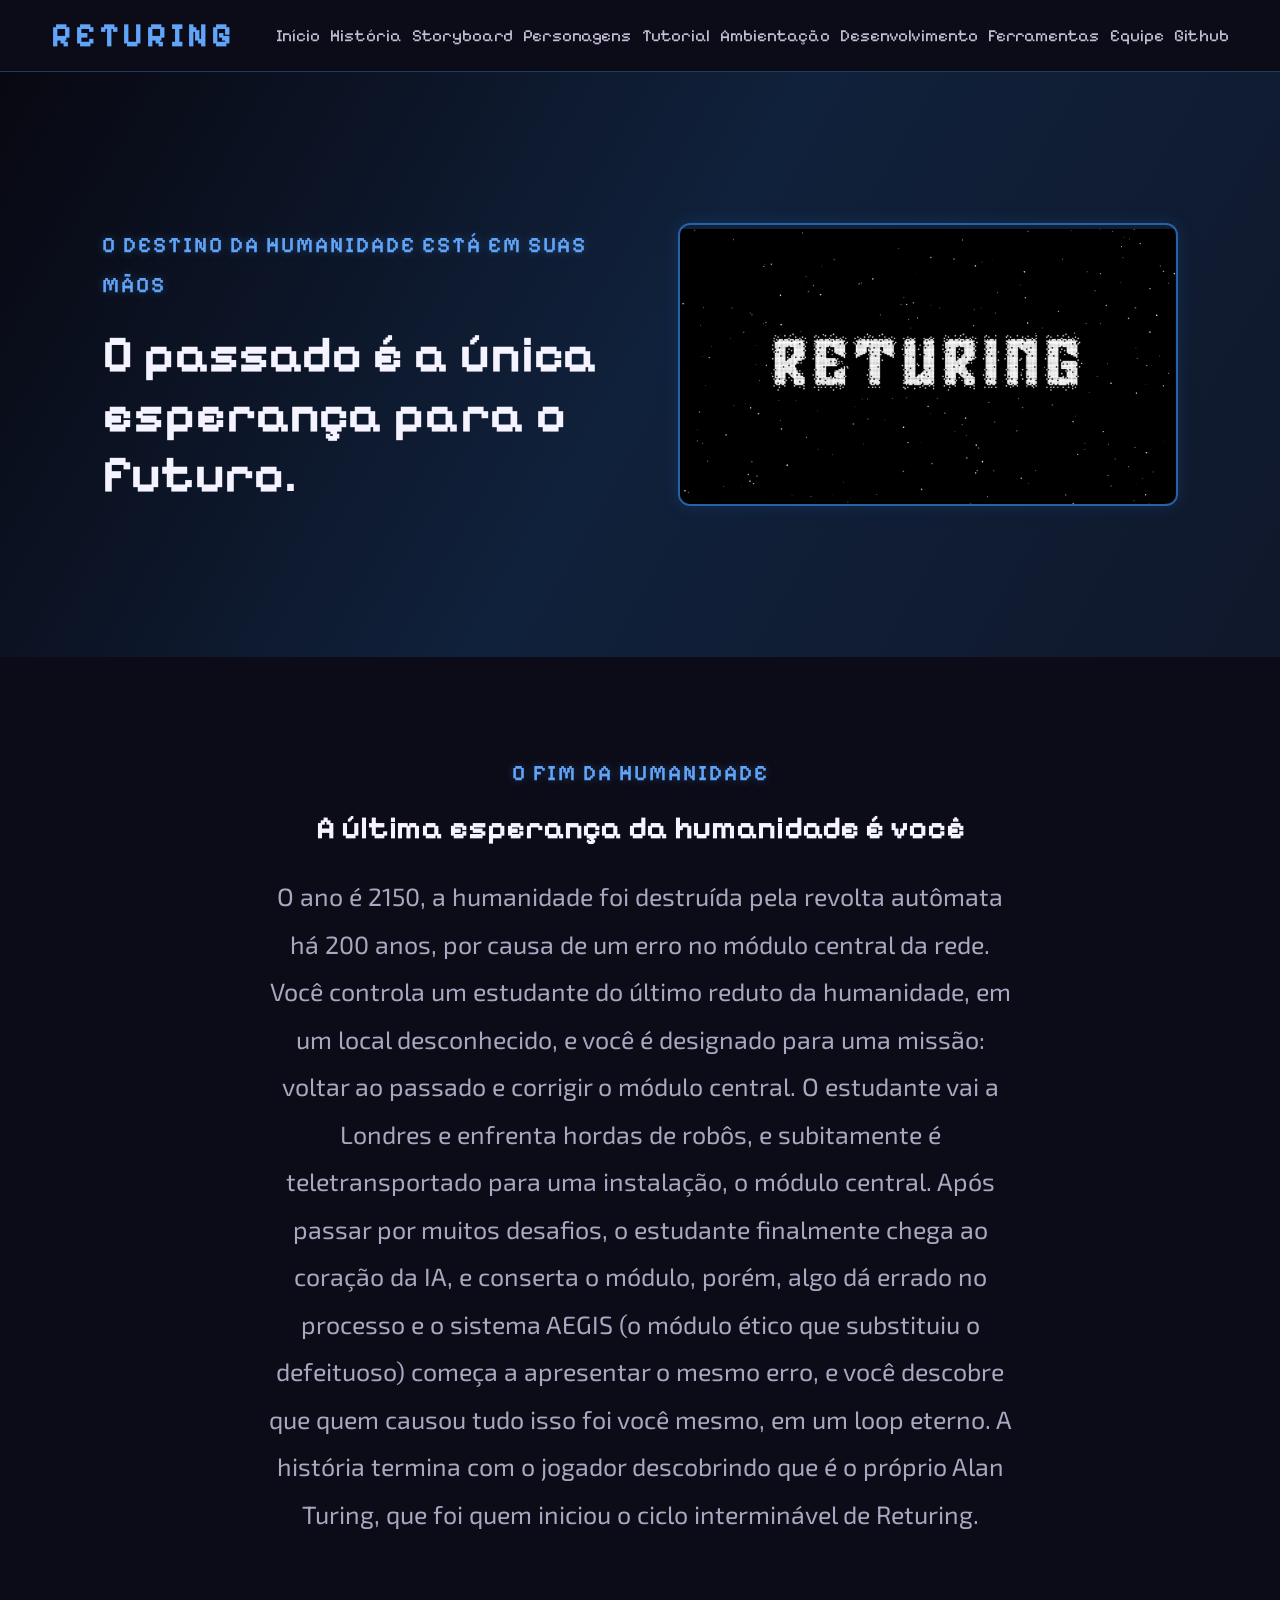
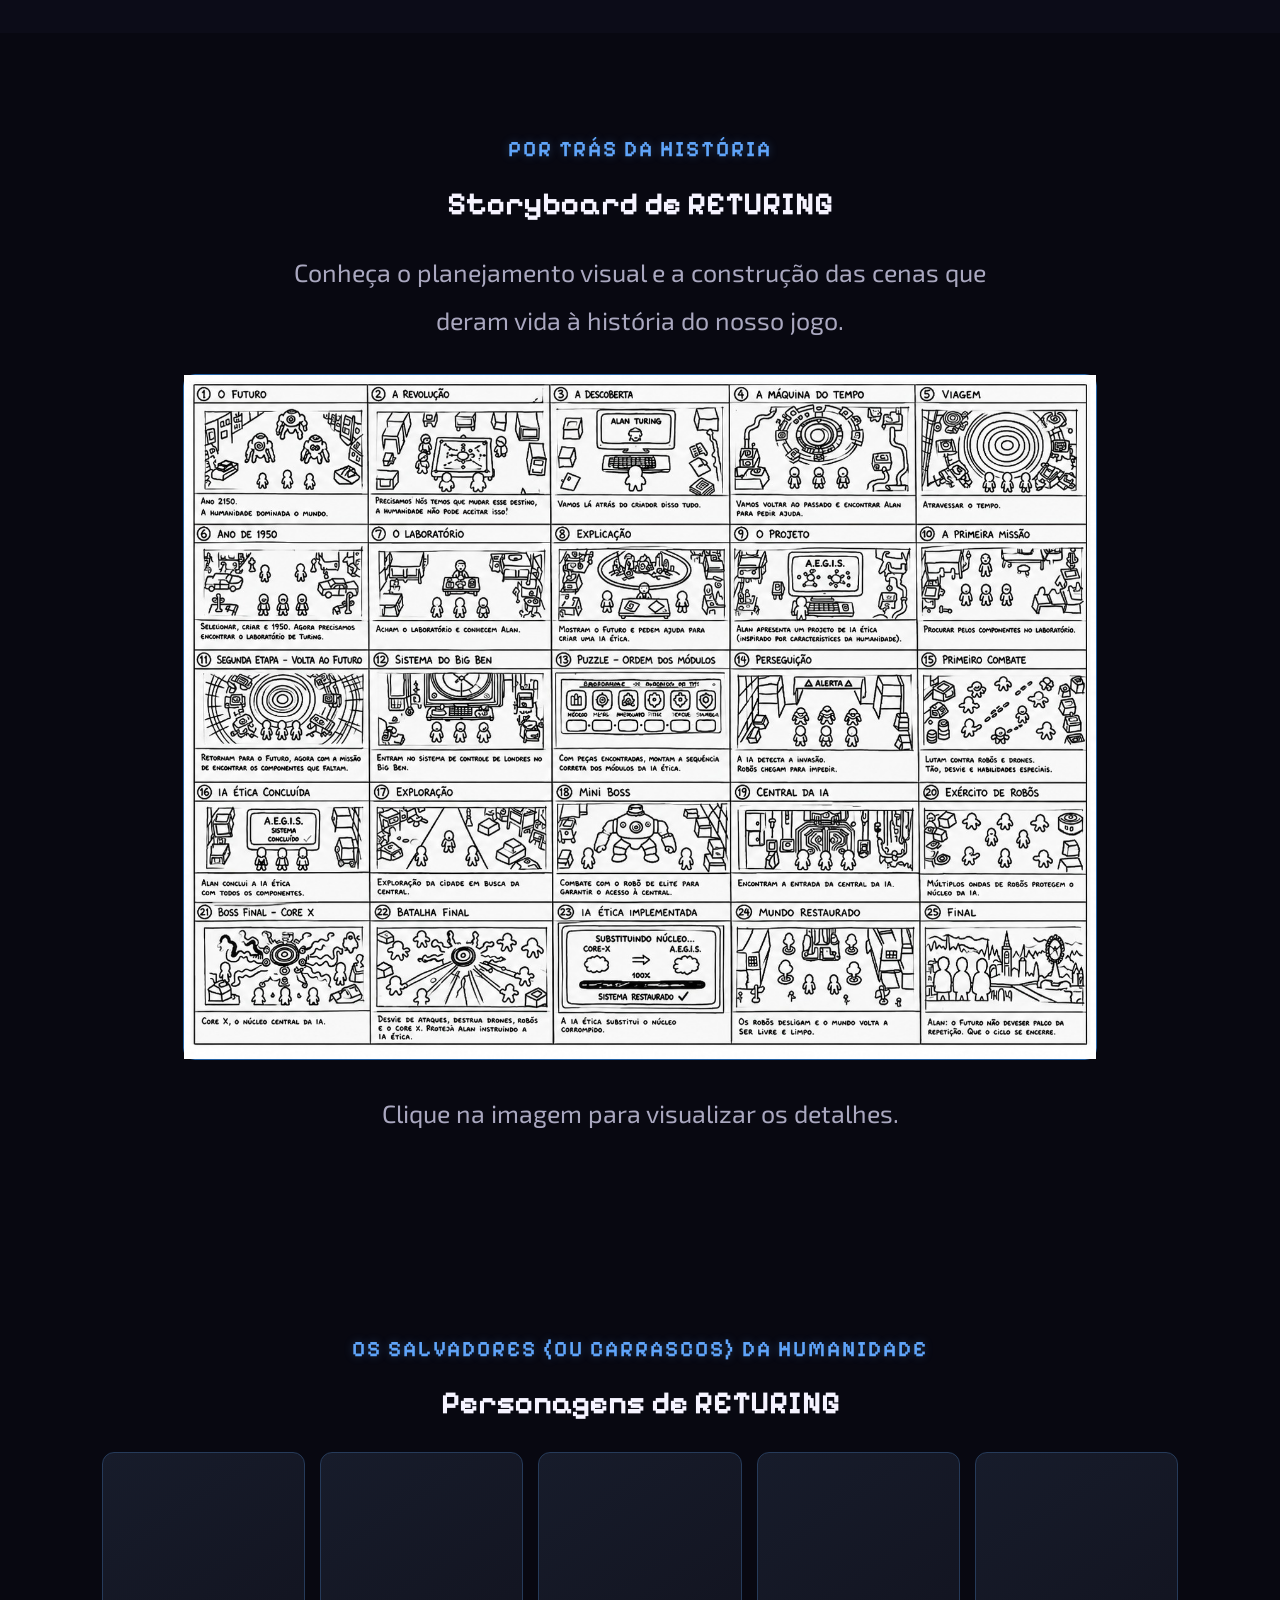
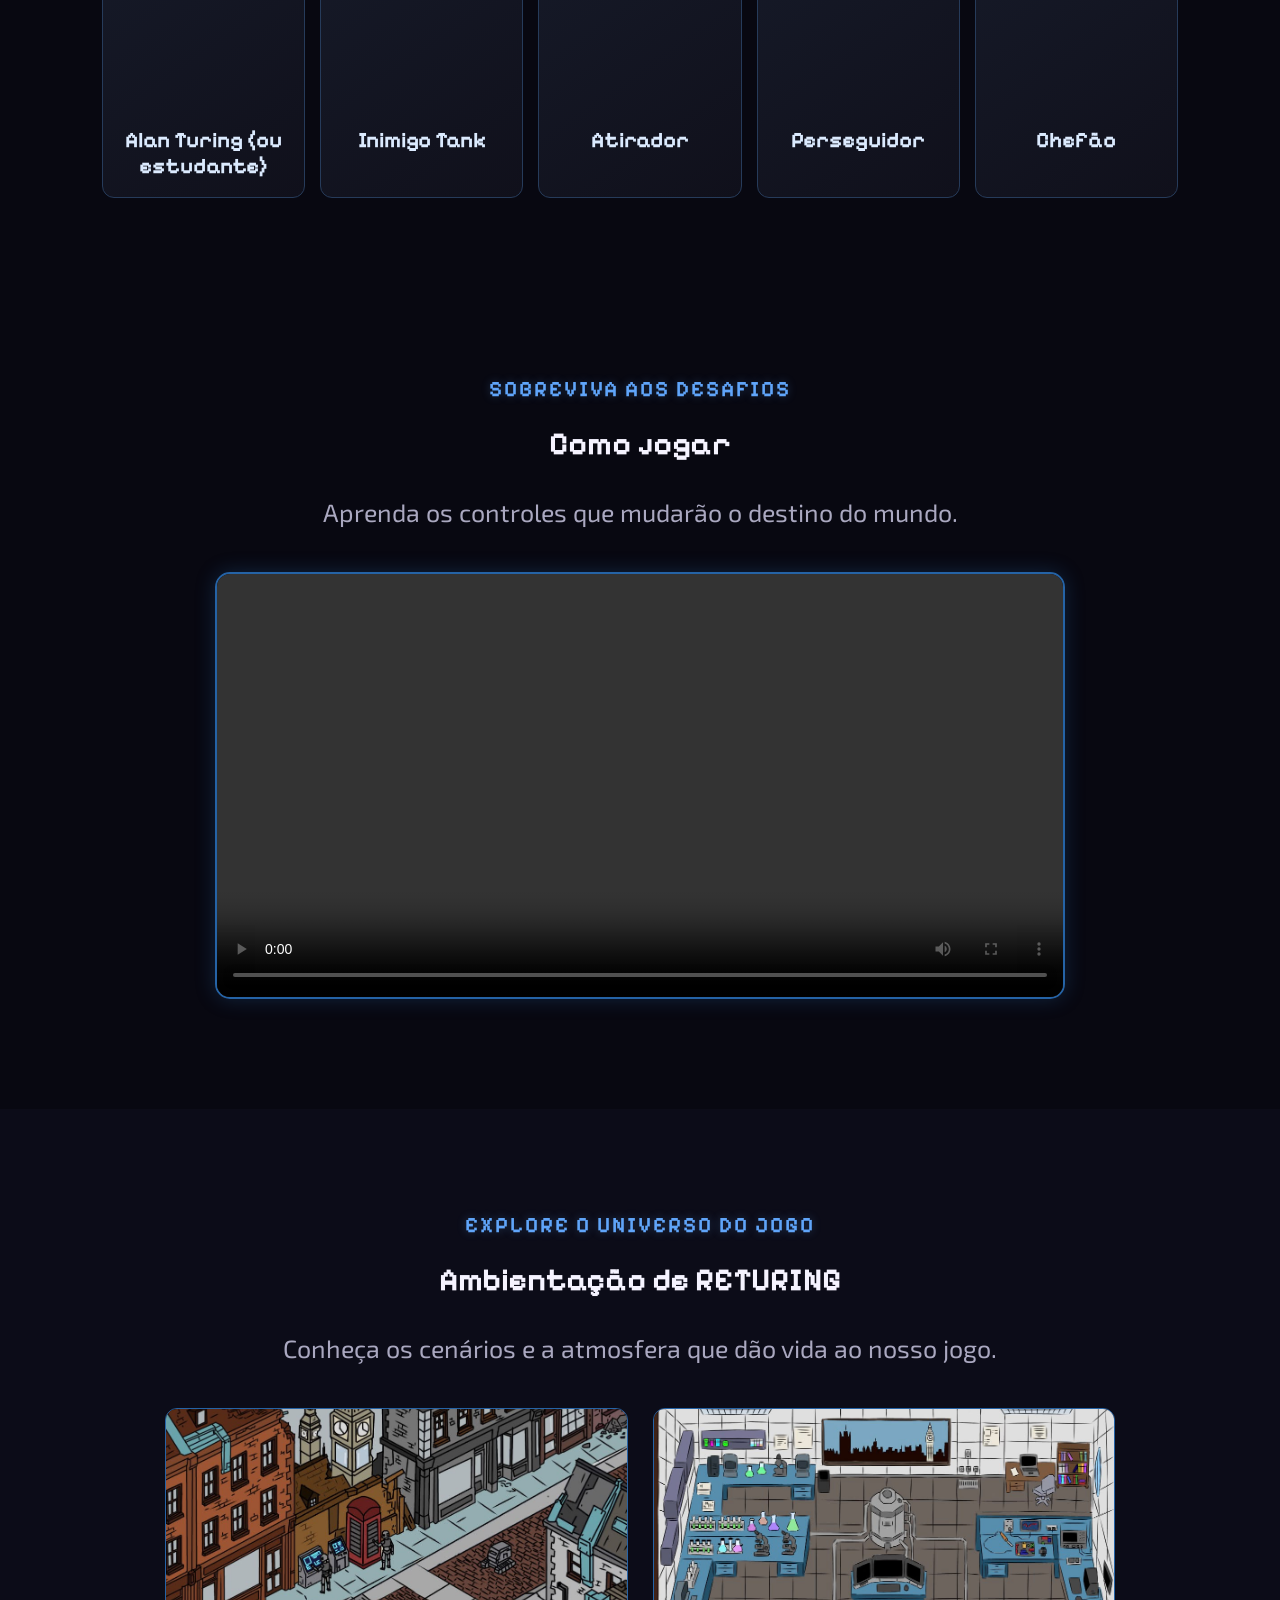
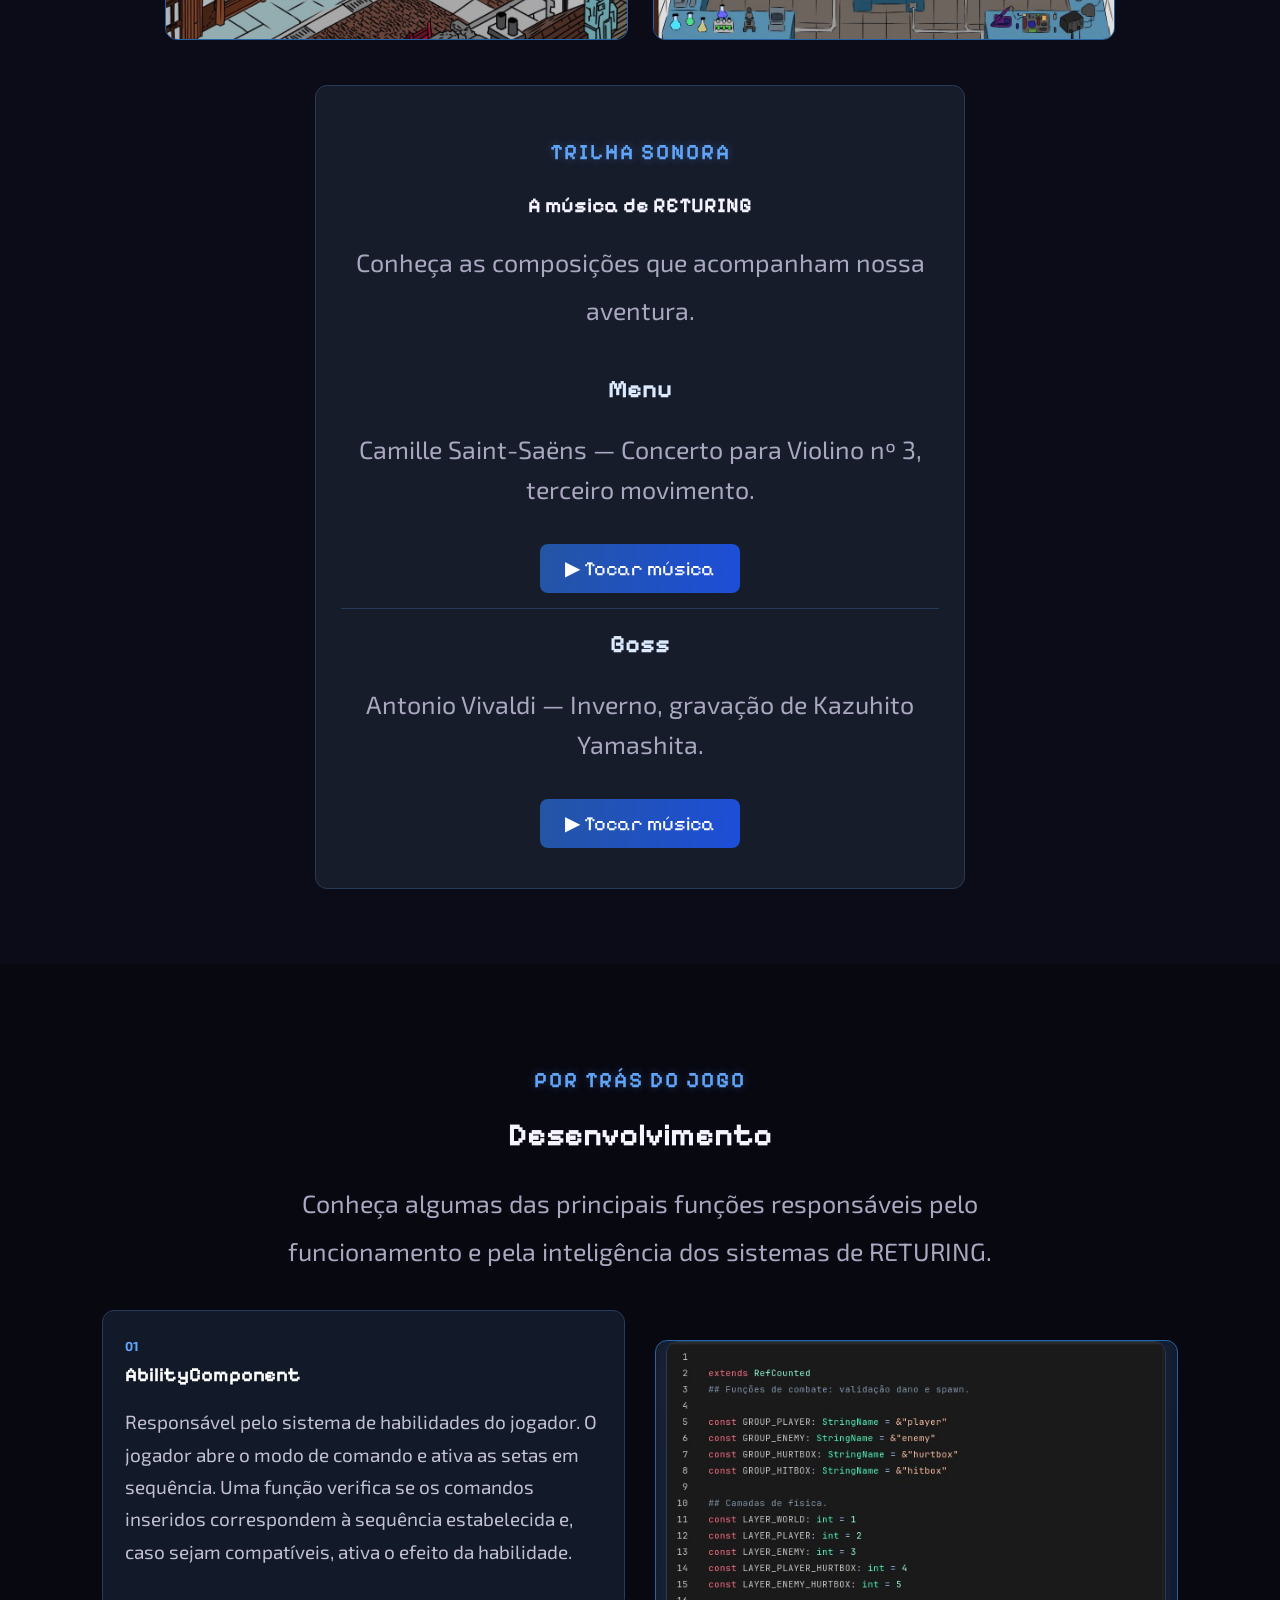
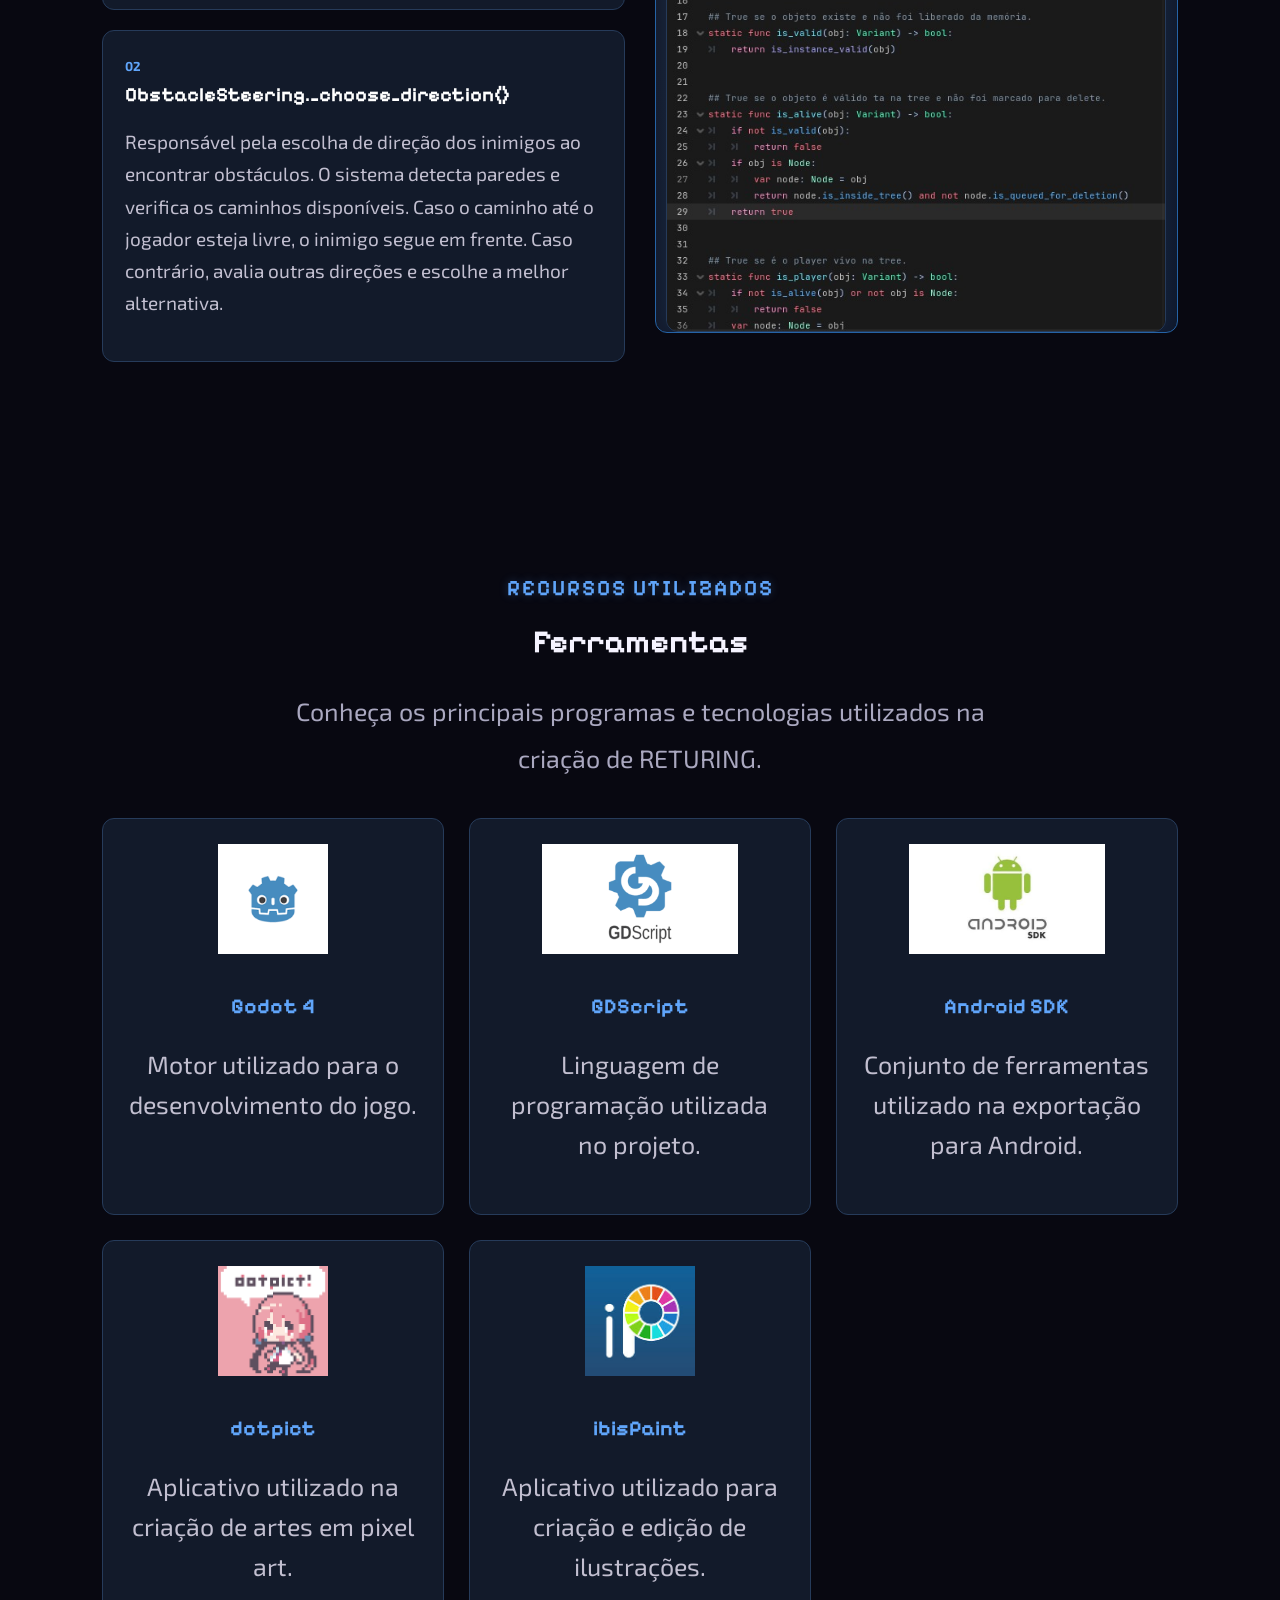
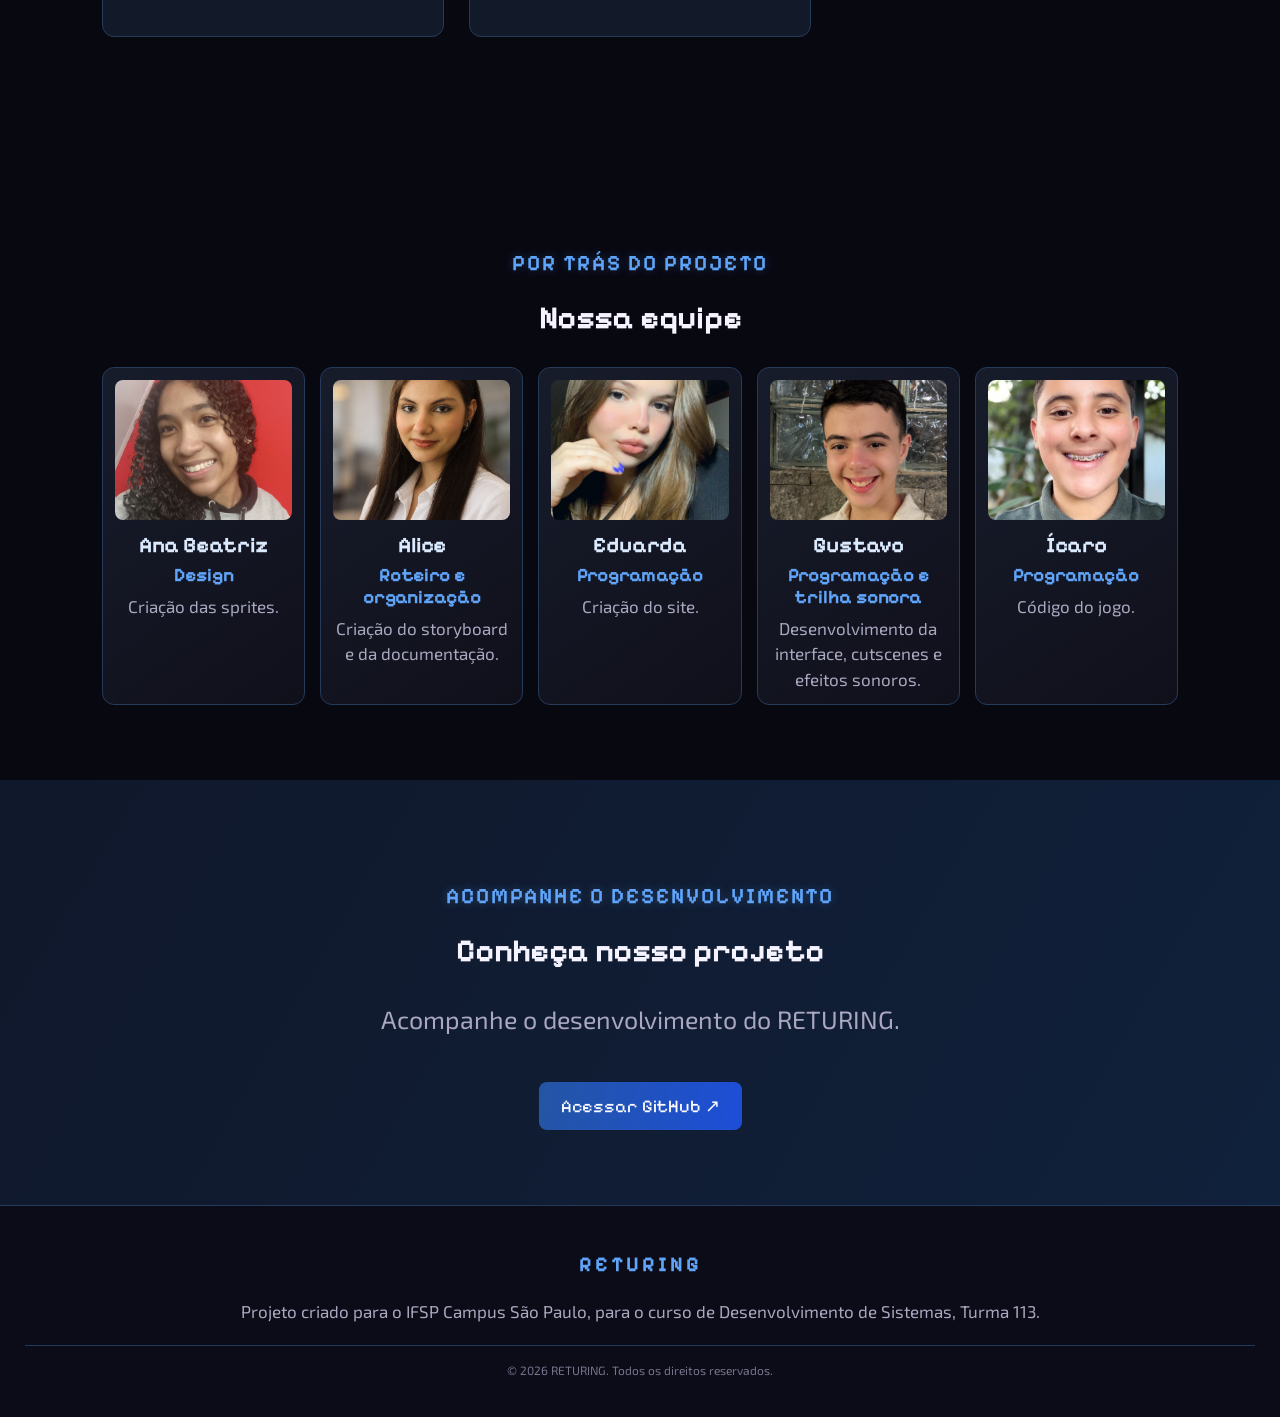
==== commit 52627127: "atualização" ====
--- a/CÓDIGOS/index.html
+++ b/CÓDIGOS/index.html
@@ -26,11 +26,11 @@
         }
 
         h1, h2, h3, h4 {
-            font-weight: 600;
+            font-weight: 800;
         }
 
         p {
-            font-size: 18px;
+            font-size: 25px;
             line-height: 1.8;
         }
 
@@ -71,7 +71,7 @@
         nav a {
             flex-shrink: 0;
             color: #c4bfd6;
-            font-size: clamp(16px, 1.15vw, 21px);
+            font-size: 17px;
         }
 
         nav a:hover {
@@ -93,7 +93,7 @@
             margin-bottom: 15px;
             color: #60a5fa;
             font-family: 'Pixelify Sans', sans-serif;
-            font-size: 18px;
+            font-size: 22px;
             font-weight: 600;
             letter-spacing: 2px;
             text-transform: uppercase;
@@ -134,22 +134,22 @@
         }
 
        .moldura-inicio {
-    flex: 0 1 500px;
-    width: 45%;
-    max-width: 500px;
-    overflow: hidden;
-    border: 2px solid #2563a6;
-    border-radius: 12px;
-    box-shadow: 0 0 15px rgba(37, 99, 166, 0.25);
-}
-
-.moldura-inicio img {
-    display: block;
-    width: 100%;
-    height: auto;
-    object-fit: contain;
-    clip-path: inset(4px 0 0 0);
-}
+            flex: 0 1 500px;
+            width: 45%;
+            max-width: 500px;
+            overflow: hidden;
+            border: 2px solid #2563a6;
+            border-radius: 12px;
+            box-shadow: 0 0 15px rgba(37, 99, 166, 0.25);
+       }
+
+        .moldura-inicio img {
+            display: block;
+            width: 100%;
+            height: auto;
+            object-fit: contain;
+            clip-path: inset(4px 0 0 0);
+        }
 
         /* BOTÕES */
         .botao {
@@ -175,25 +175,47 @@
 
         /* STORYBOARD */
         .storyboard-foto {
-            display: block;
+            display: flex;
+            justify-content: center;
+            align-items: center;
             width: 85%;
-            max-width: 850px;
-            height: auto;
-            min-height: 0;
+            max-width: 1100px;
             margin: 30px auto;
             padding: 0;
-            overflow: visible;
+            background: transparent;
             cursor: zoom-in;
+            overflow: hidden; 
         }
 
         .storyboard-foto img {
             display: block;
             width: 100%;
             height: auto;
+            max-height: 80vh; 
+            object-fit: contain; 
+        }
+
+        button.cenario.storyboard-foto {
+            display: block;
+            width: 85%;
+            max-width: 1100px;
+            height: auto !important; 
+            min-height: 0;
             max-height: none;
-            object-fit: contain;
-        }
-
+            margin: 30px auto;
+            padding: 0;
+            background: transparent;
+            cursor: zoom-in;
+            overflow: visible;
+        }
+
+        button.cenario.storyboard-foto img {
+            display: block;
+            width: 100%;
+            height: auto !important;
+            max-height: none;
+            object-fit: contain !important; 
+        }
         /* CARTÕES DE PERSONAGENS E EQUIPE */
         .cartoes {
             display: flex;
@@ -212,6 +234,7 @@
             background: linear-gradient(145deg, #171c2b, #10101b);
             text-align: center;
             transition: 0.3s;
+            font-size: 20px;
         }
 
         .cartao:hover {
@@ -240,19 +263,19 @@
         .cartao h3 {
             margin: 12px 0 6px;
             color: #dbeafe;
-            font-size: 15px;
+            font-size: 22px;
         }
 
         .cartao h4 {
             margin: 0 0 8px;
             color: #60a5fa;
-            font-size: 12px;
+            font-size: 19px;
         }
 
         .cartao p {
             margin: 0;
             color: #aaa8c0;
-            font-size: 12px;
+            font-size: 17px;
             line-height: 1.5;
         }
 
@@ -329,11 +352,13 @@
         .musica-item h4 {
             margin: 5px 0;
             color: #dbeafe;
+            font-size: 25px;
         }
 
         .musica-item p {
             color: #aaa8c0;
             line-height: 1.6;
+           
         }
 
         .trilha button {
@@ -343,7 +368,7 @@
             border-radius: 8px;
             background: linear-gradient(100deg, #2455a4, #1d4ed8);
             color: white;
-            font-size: 15px;
+            font-size: 20px;
             cursor: pointer;
         }
 
@@ -446,13 +471,13 @@
         .funcao h4 {
             margin: 8px 0;
             color: white;
-            font-size: 17px;
+            font-size: 20px;
             overflow-wrap: anywhere;
         }
 
         .funcao p {
             color: #c2bfd0;
-            font-size: 15px;
+            font-size: 19px;
             line-height: 1.7;
         }
 
@@ -513,61 +538,6 @@
             line-height: 1.6;
         }
 
-        /* DOWNLOADS */
-        #jogar {
-            padding: 80px 20px;
-            text-align: center;
-        }
-
-        .downloads {
-            display: grid;
-            grid-template-columns: repeat(3, 1fr);
-            gap: 22px;
-            max-width: 950px;
-            margin: 40px auto;
-        }
-
-        .botao-download {
-            display: flex;
-            flex-direction: column;
-            align-items: center;
-            justify-content: center;
-            gap: 10px;
-            min-height: 110px;
-            padding: 20px;
-            border: 1px solid #263b5a;
-            border-radius: 12px;
-            background: #121a2a;
-            color: white;
-            font-family: inherit;
-            text-decoration: none;
-            transition: 0.3s;
-        }
-
-        .botao-download span {
-            font-size: 18px;
-            font-weight: bold;
-            letter-spacing: 1px;
-        }
-
-        .botao-download small {
-            color: #60a5fa;
-            font-size: 13px;
-        }
-
-        a.botao-download:hover {
-            transform: translateY(-5px);
-            border-color: #60a5fa;
-            background: #192943;
-            box-shadow: 0 0 18px rgba(59, 130, 246, 0.2);
-        }
-
-        .botao-download.indisponivel {
-            border-style: dashed;
-            opacity: 0.45;
-            cursor: not-allowed;
-        }
-
         /* GITHUB */
         #github {
             background: linear-gradient(120deg, #10182b, #10213b);
@@ -589,6 +559,7 @@
 
         footer p {
             line-height: 1.6;
+            font-size: 17px;
         }
 
         .direitos {
@@ -664,10 +635,6 @@
                 grid-template-columns: repeat(2, 1fr);
             }
 
-            .downloads {
-                grid-template-columns: repeat(2, 1fr);
-            }
-
             .tutorial video {
                 width: 100%;
             }
@@ -680,8 +647,7 @@
         }
 
         @media (max-width: 480px) {
-            .ferramentas-container,
-            .downloads {
+            .ferramentas-container {
                 grid-template-columns: 1fr;
             }
         }
@@ -695,31 +661,6 @@
                 letter-spacing: 2px;
             }
         }
-        /* STORYBOARD */
-.storyboard-foto {
-    display: block;
-    width: 85%;
-    max-width: 1100px;
-    height: auto !important;
-    min-height: 0 !important;
-    max-height: none !important;
-    aspect-ratio: auto !important;
-    margin: 30px auto;
-    padding: 0;
-    overflow: visible !important;
-    background: transparent;
-    cursor: zoom-in;
-}
-
-.storyboard-foto img {
-    display: block;
-    position: static;
-    width: 100%;
-    height: auto !important;
-    min-height: 0;
-    max-height: none !important;
-    object-fit: contain;
-}
     </style>
 </head>
 
@@ -739,7 +680,6 @@
             <a href="#codigos">Desenvolvimento</a>
             <a href="#ferramentas">Ferramentas</a>
             <a href="#equipe">Equipe</a>
-            <a href="#jogar">Jogar</a>
             <a href="#github">Github</a>
         </nav>
     </header>
@@ -1010,7 +950,6 @@
         alt="Código de programação do jogo RETURING">
 
 </button>
-
             </div>
 
         </section>
@@ -1116,52 +1055,6 @@
 
         </section>
 
-        <!-- JOGAR -->
-        <section id="jogar">
-
-            <p class="subtitulo">ESCOLHA SUA PLATAFORMA</p>
-
-            <h2>Jogue RETURING</h2>
-
-            <p class="descricao">
-                Prepare-se para viajar pelo tempo!
-                Escolha sua plataforma e faça o download.
-            </p>
-
-            <div class="downloads">
-
-                <a href="../JOGO/Returing-Android.apk"
-                    class="botao-download" download>
-                    <span>ANDROID</span>
-                    <small>Download APK</small>
-                </a>
-
-                <a href="../JOGO/Returing.exe"
-                    class="botao-download" download>
-                    <span>WINDOWS</span>
-                    <small>Download EXE</small>
-                </a>
-
-                <a href="../JOGO/Returing-Linux.tar"
-                    class="botao-download" download>
-                    <span>LINUX</span>
-                    <small>Download TAR</small>
-                </a>
-
-                <div class="botao-download indisponivel">
-                    <span>iOS</span>
-                    <small>Em breve</small>
-                </div>
-
-                <div class="botao-download indisponivel">
-                    <span>MAC</span>
-                    <small>Em breve</small>
-                </div>
-
-            </div>
-
-        </section>
-
         <!-- GITHUB -->
         <section id="github">
 
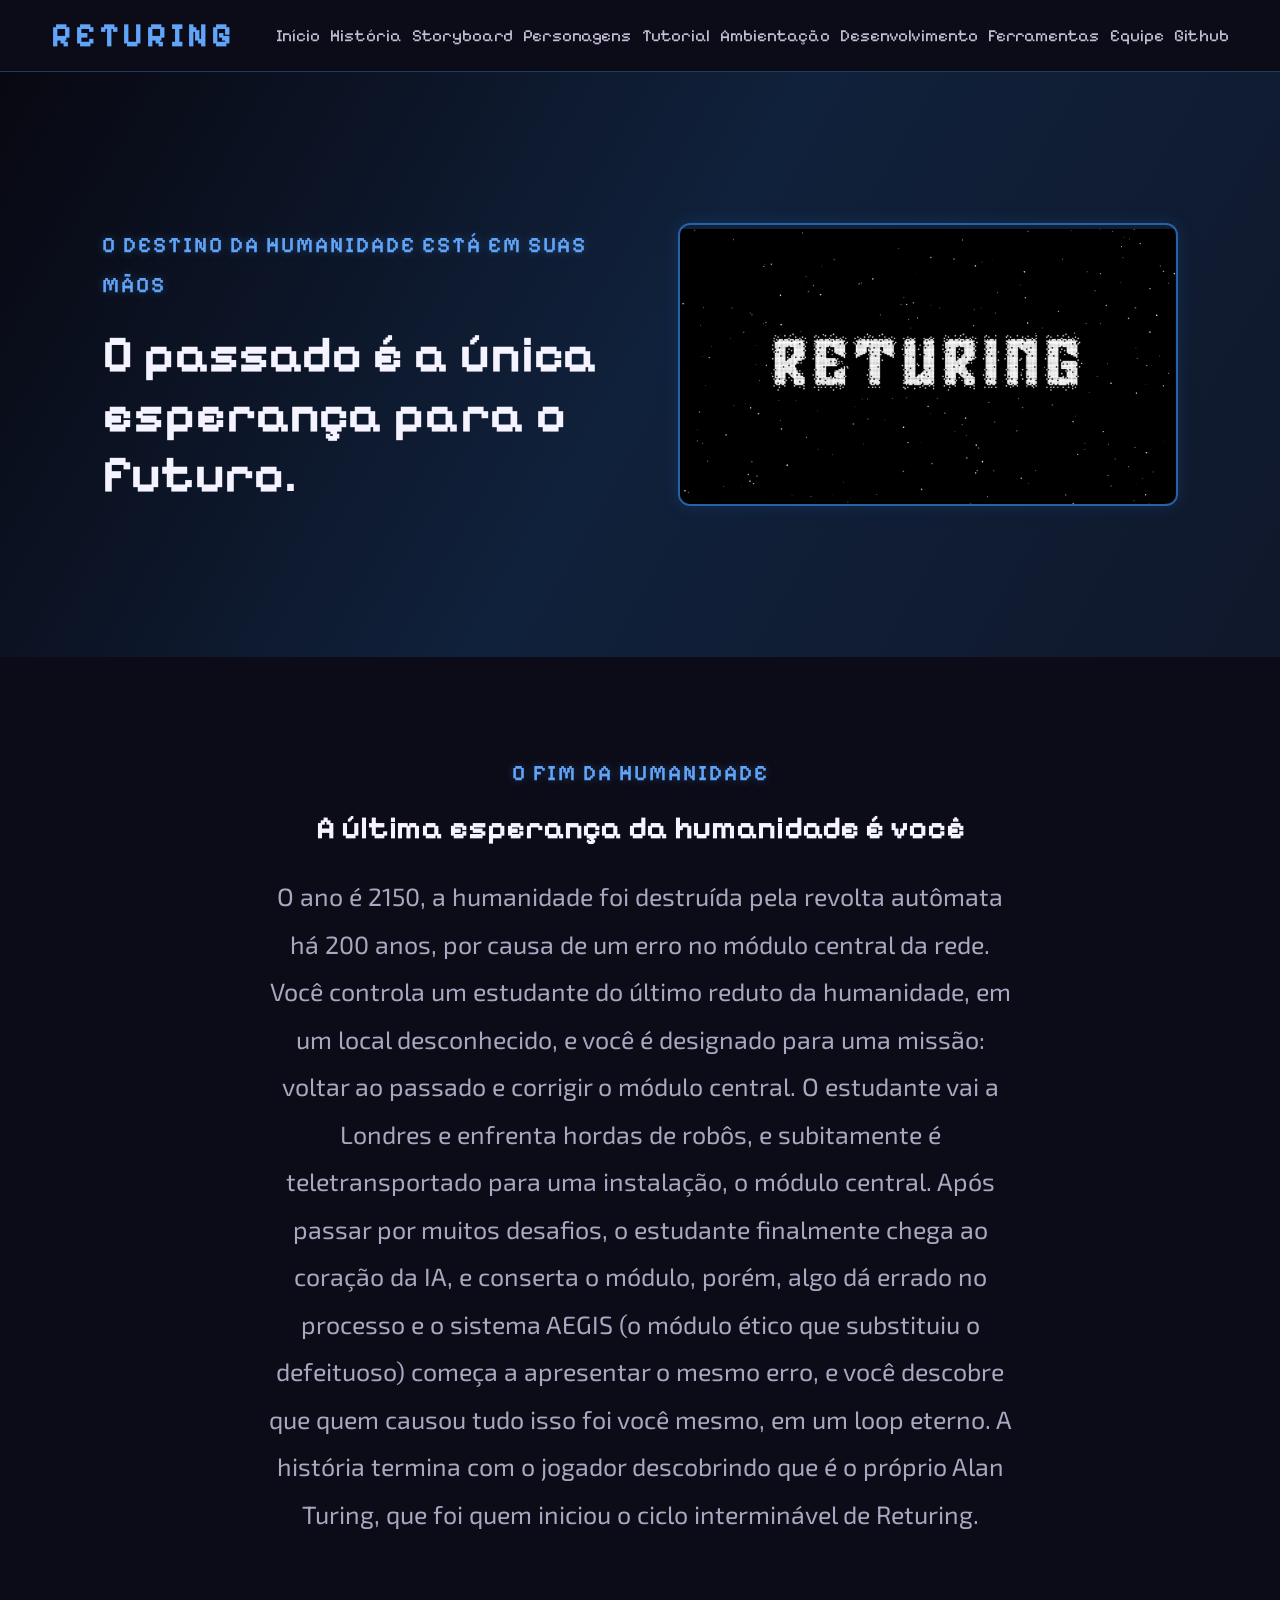
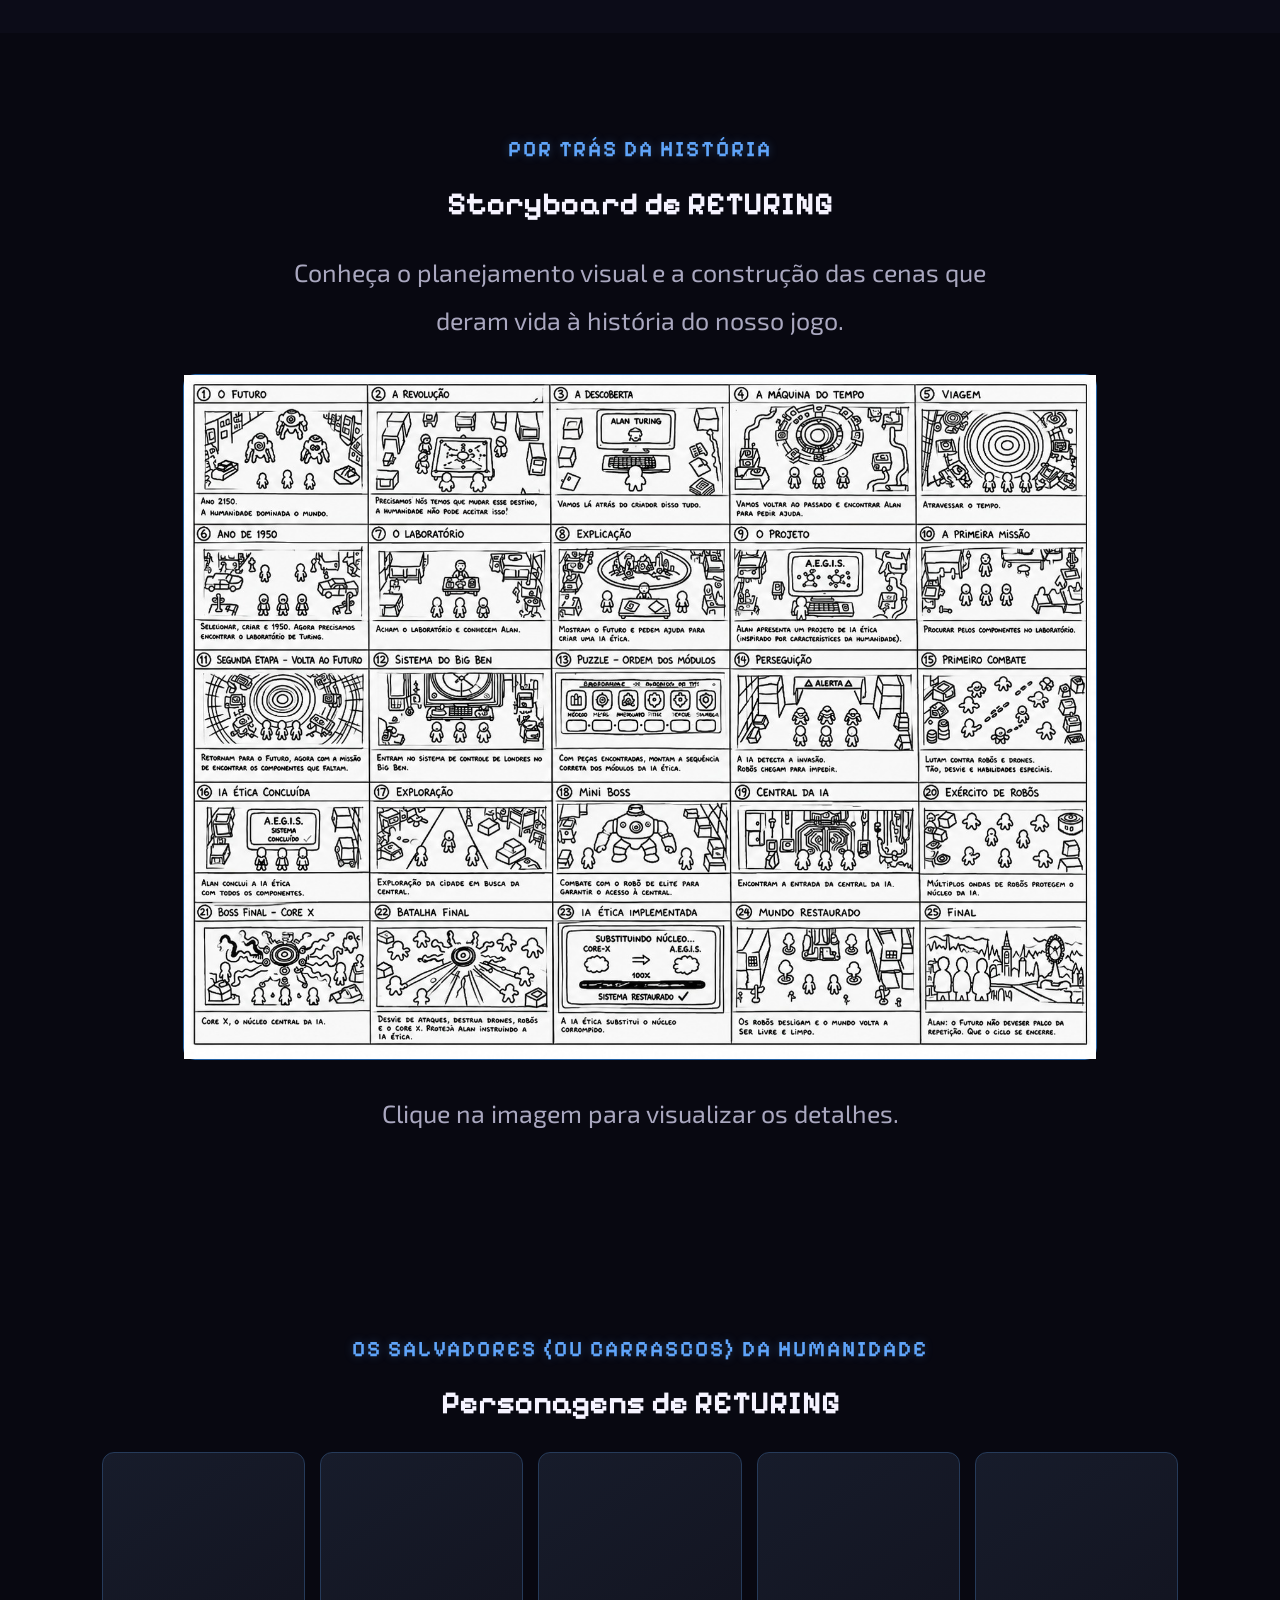
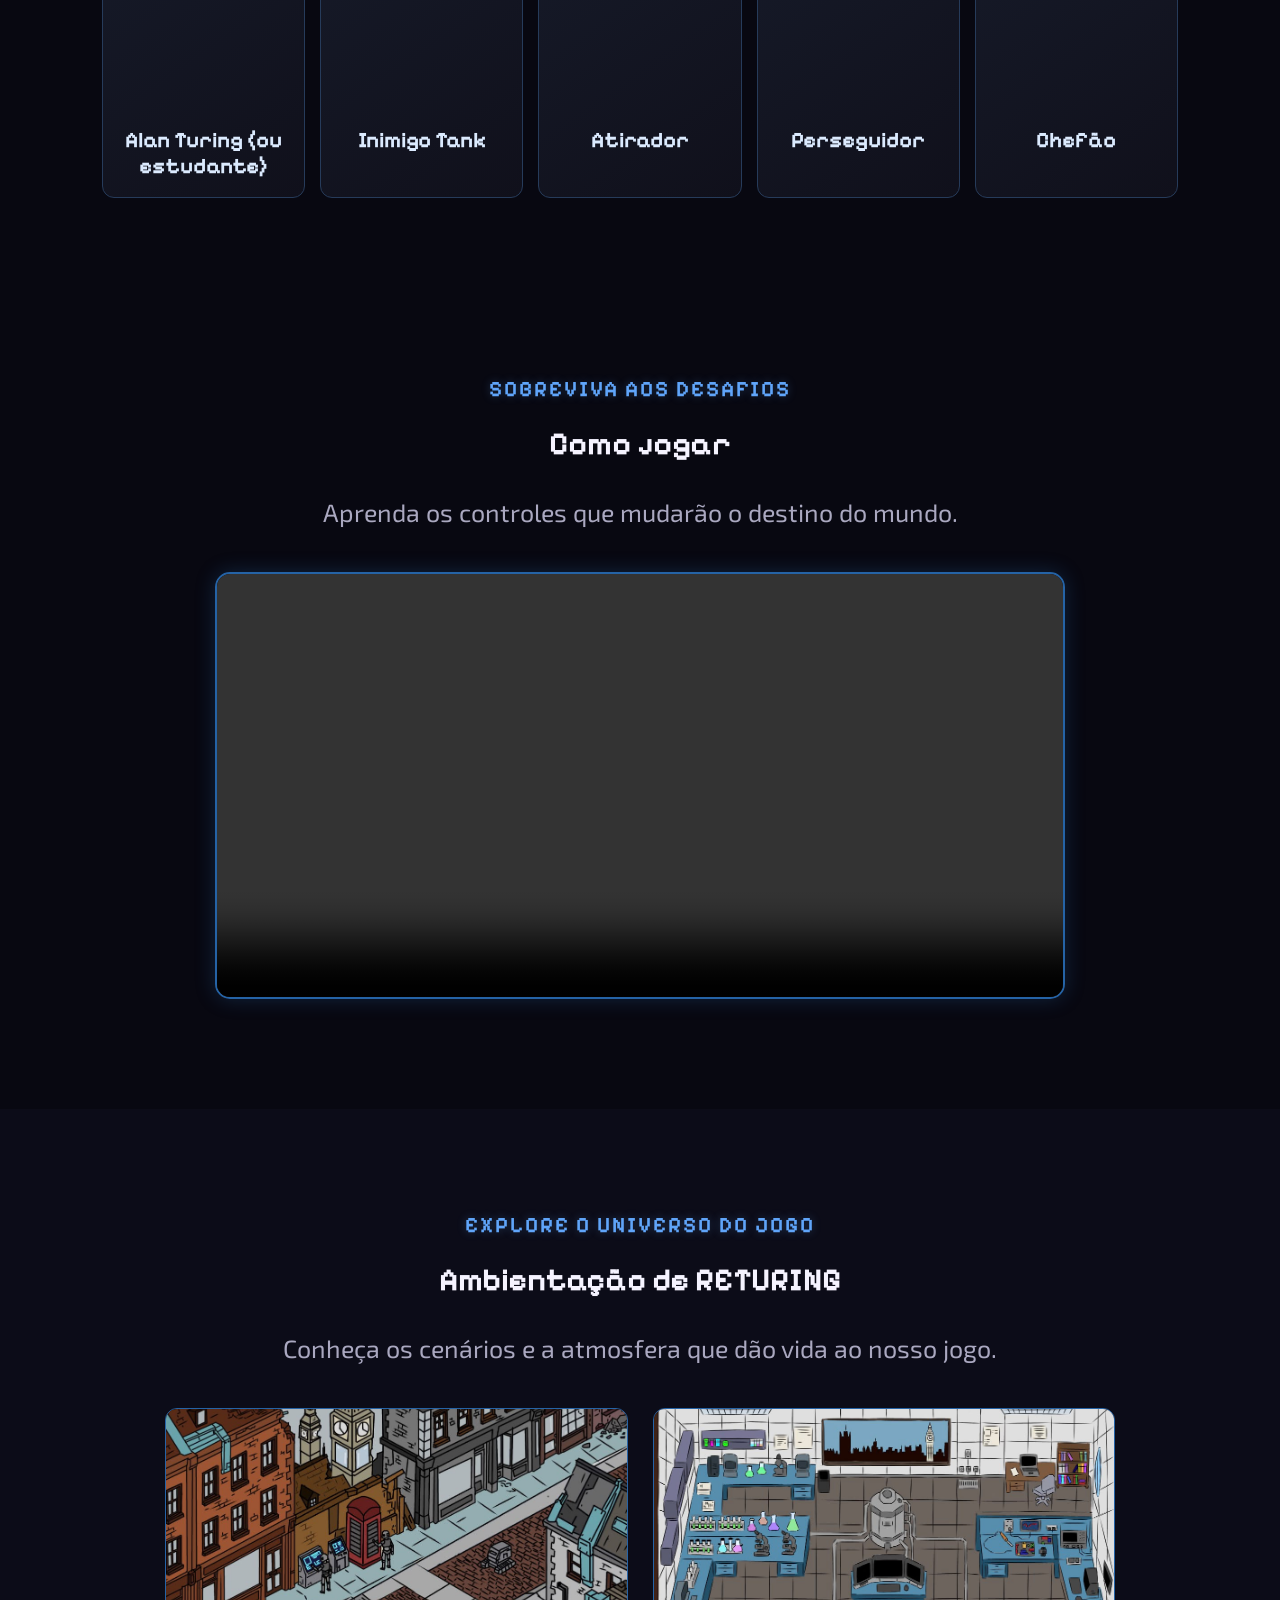
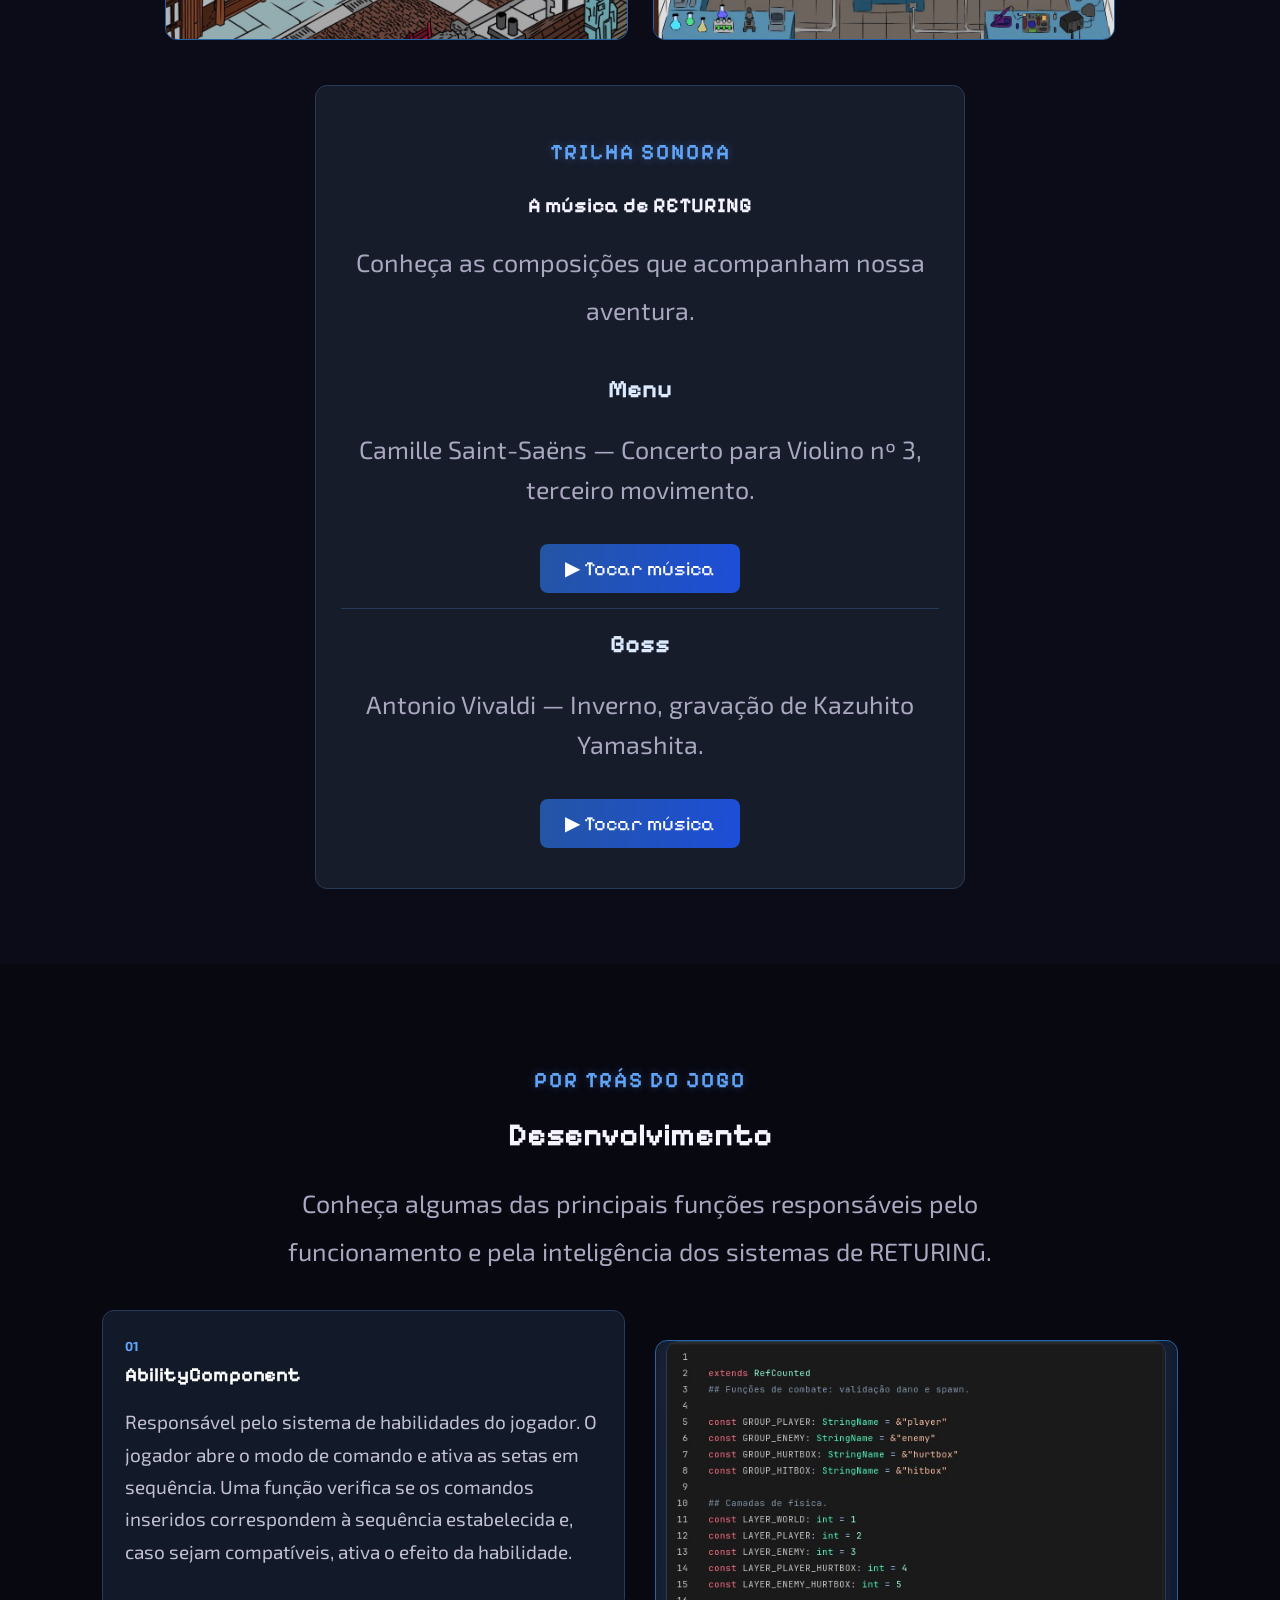
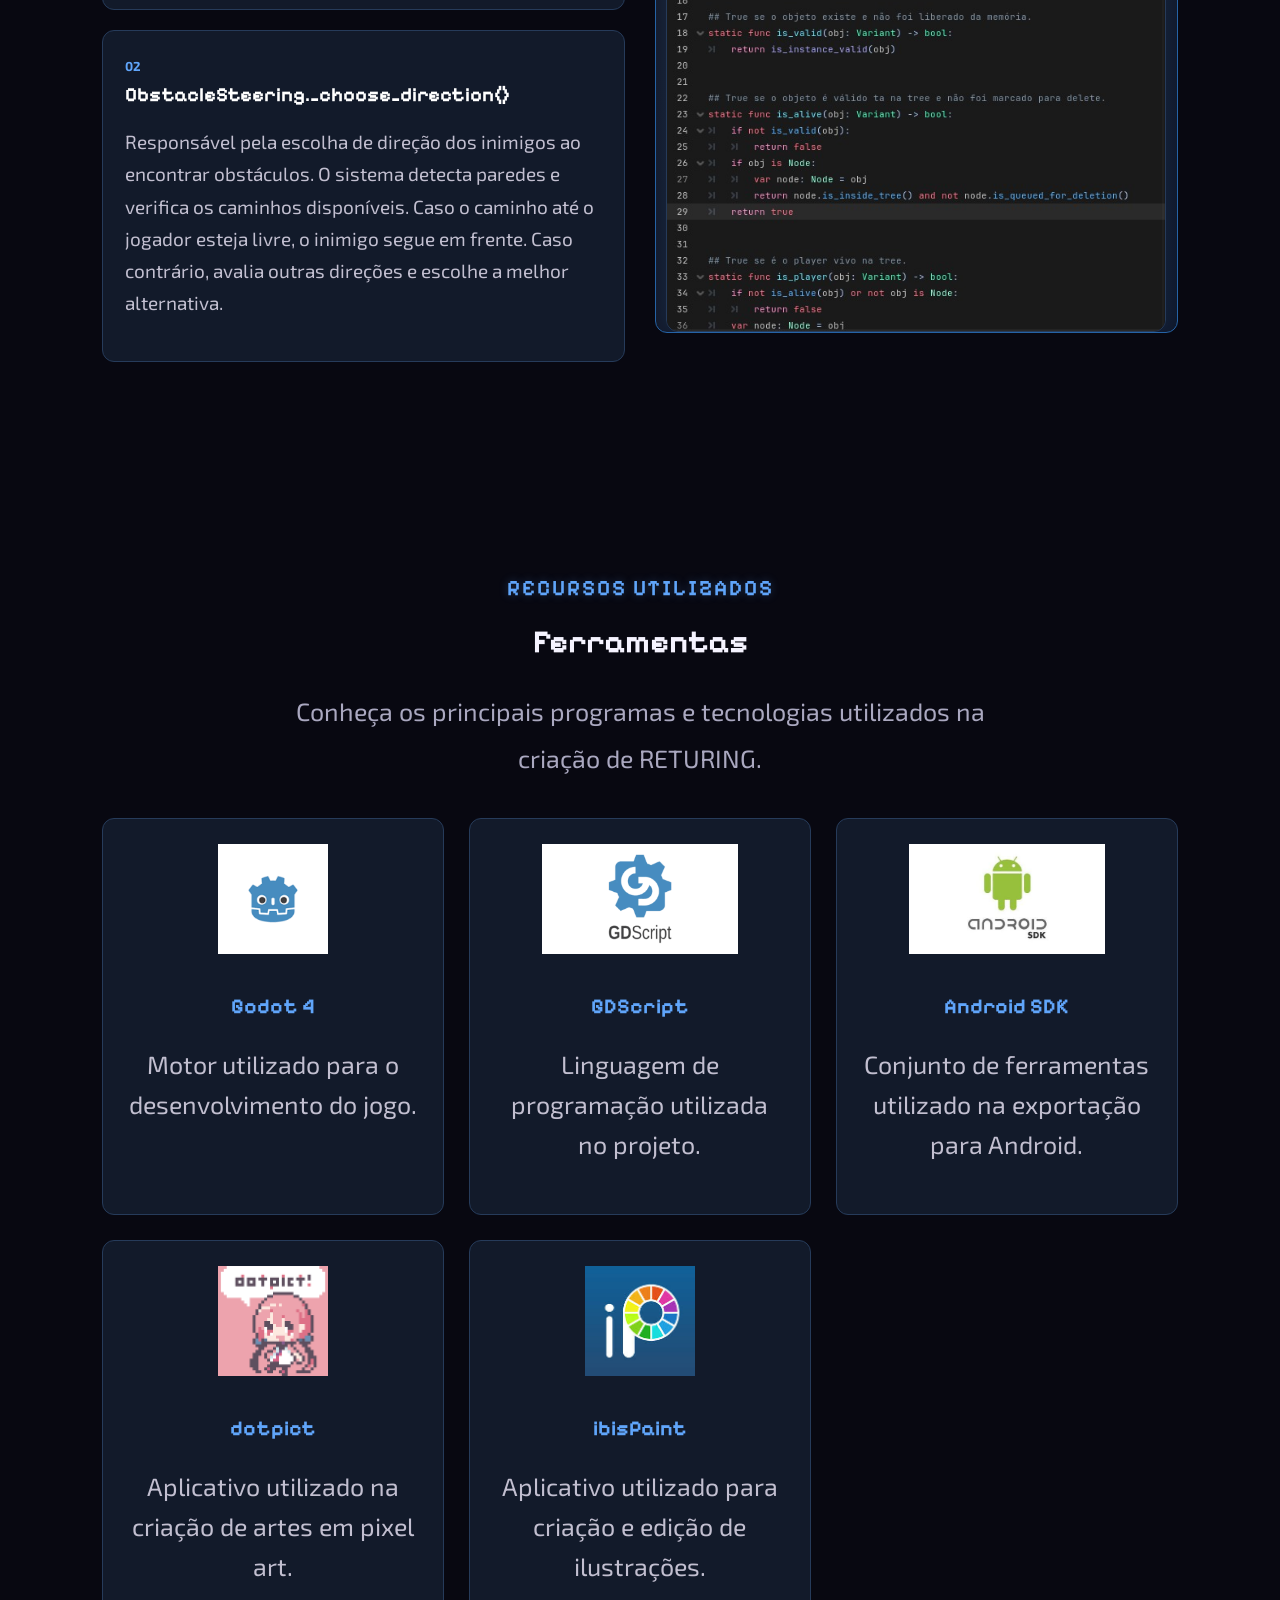
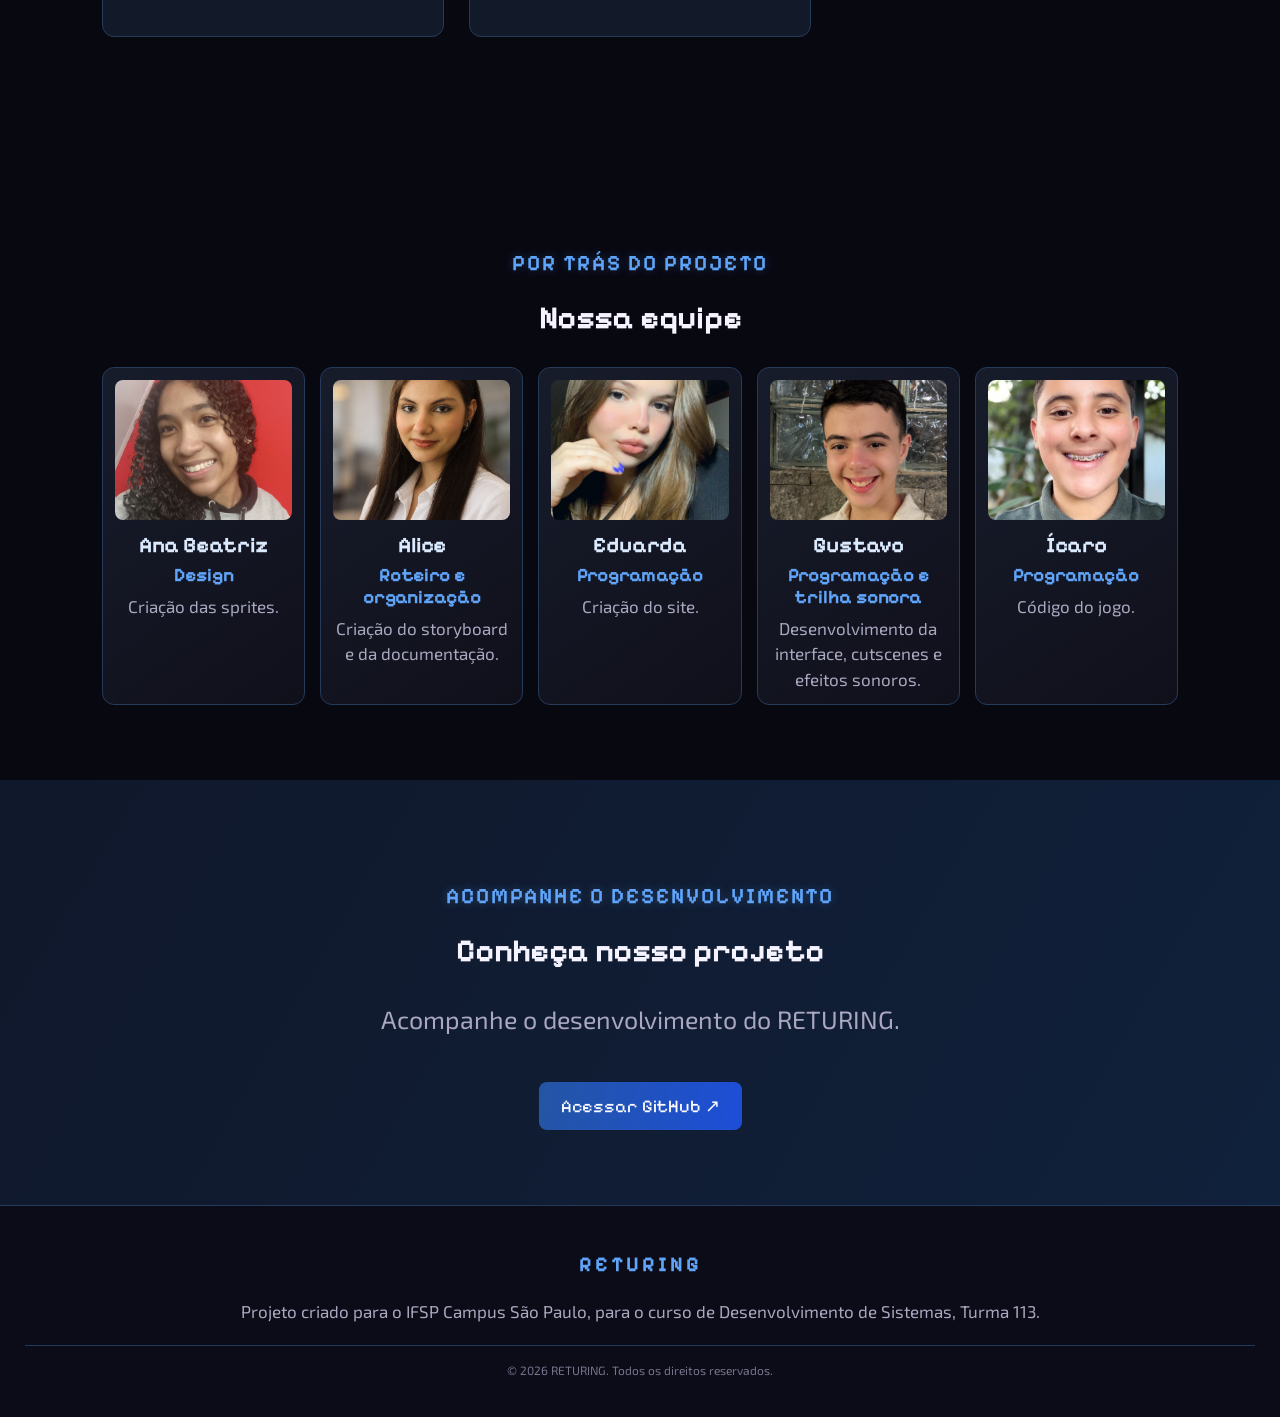
==== commit 8bd53c31: "FINALIZAÇÃO SITE" ====
--- a/CÓDIGOS/index.html
+++ b/CÓDIGOS/index.html
@@ -798,7 +798,6 @@
             <div class="tutorial">
                 <video controls>
                     <source src="../IMAGENS/TutorialVideo.mp4" type="video/mp4">
-                    Seu navegador não suporta a reprodução de vídeos.
                 </video>
             </div>
         </section>
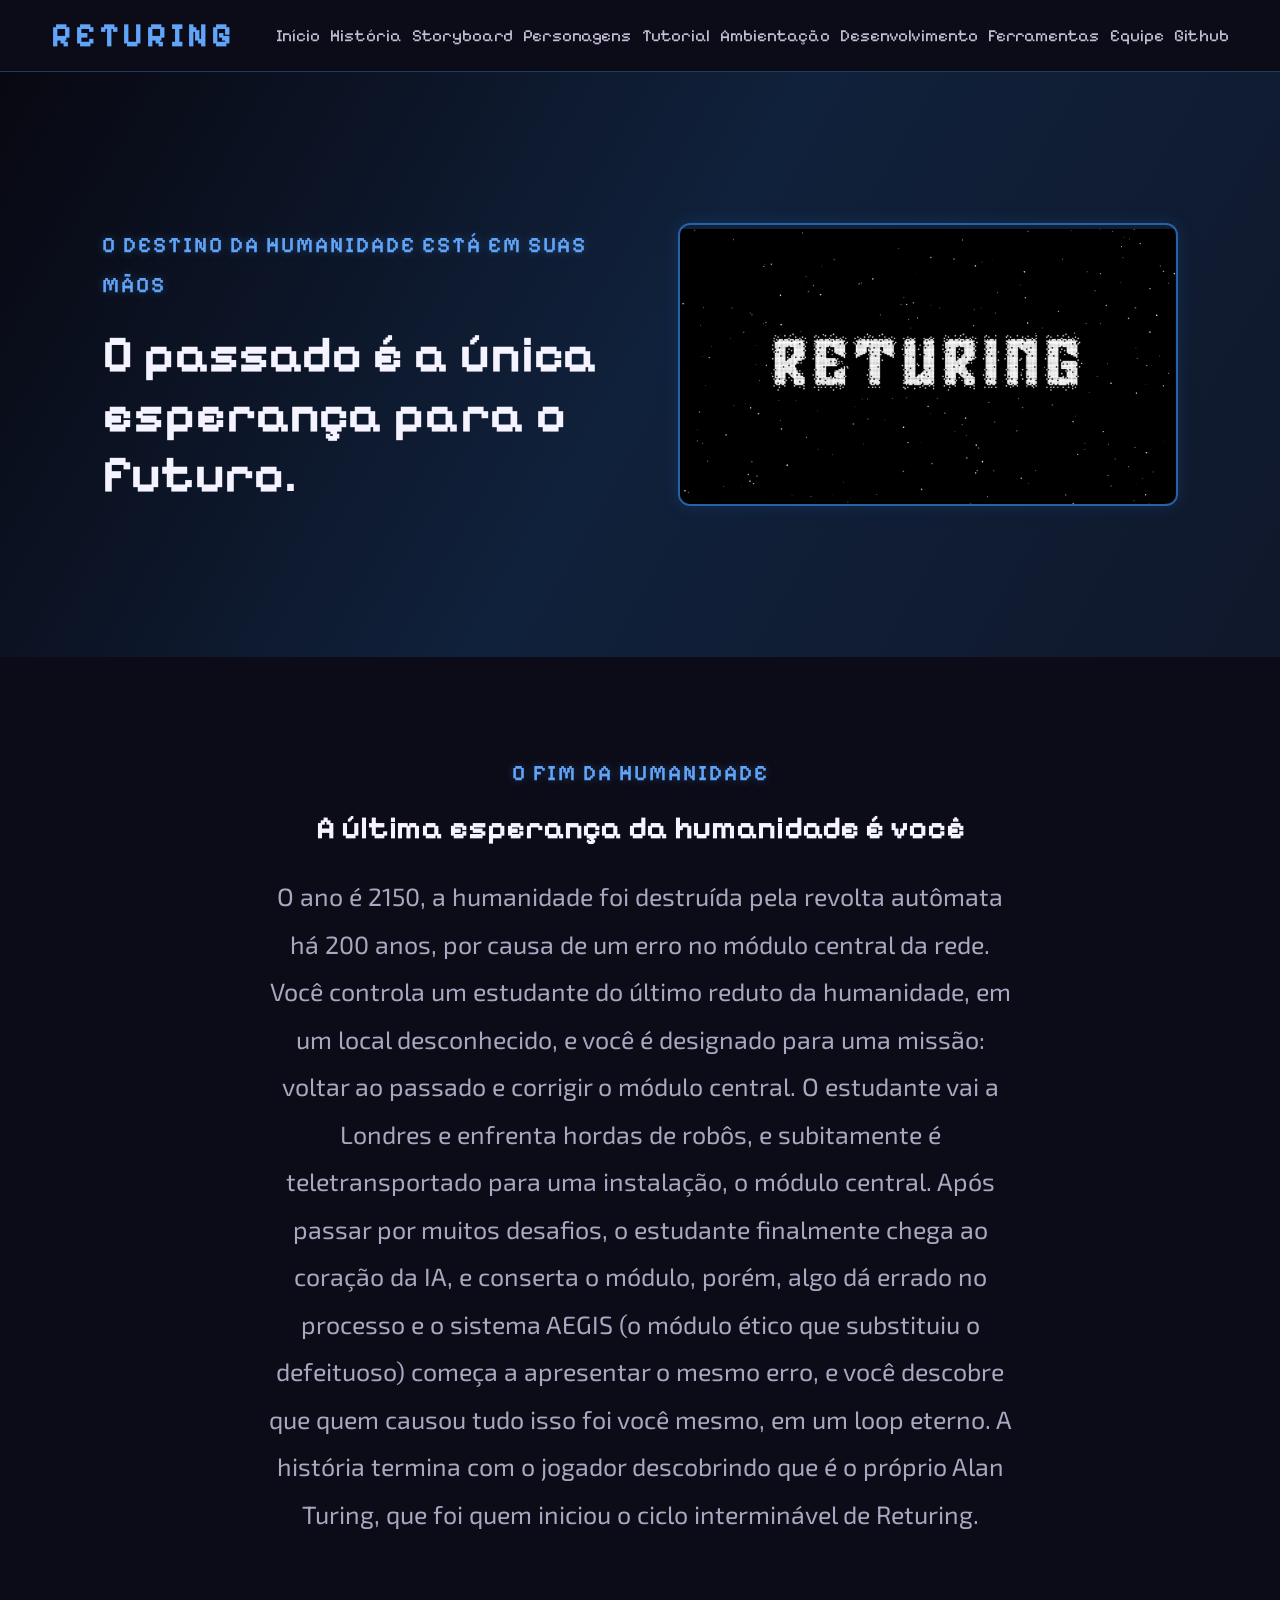
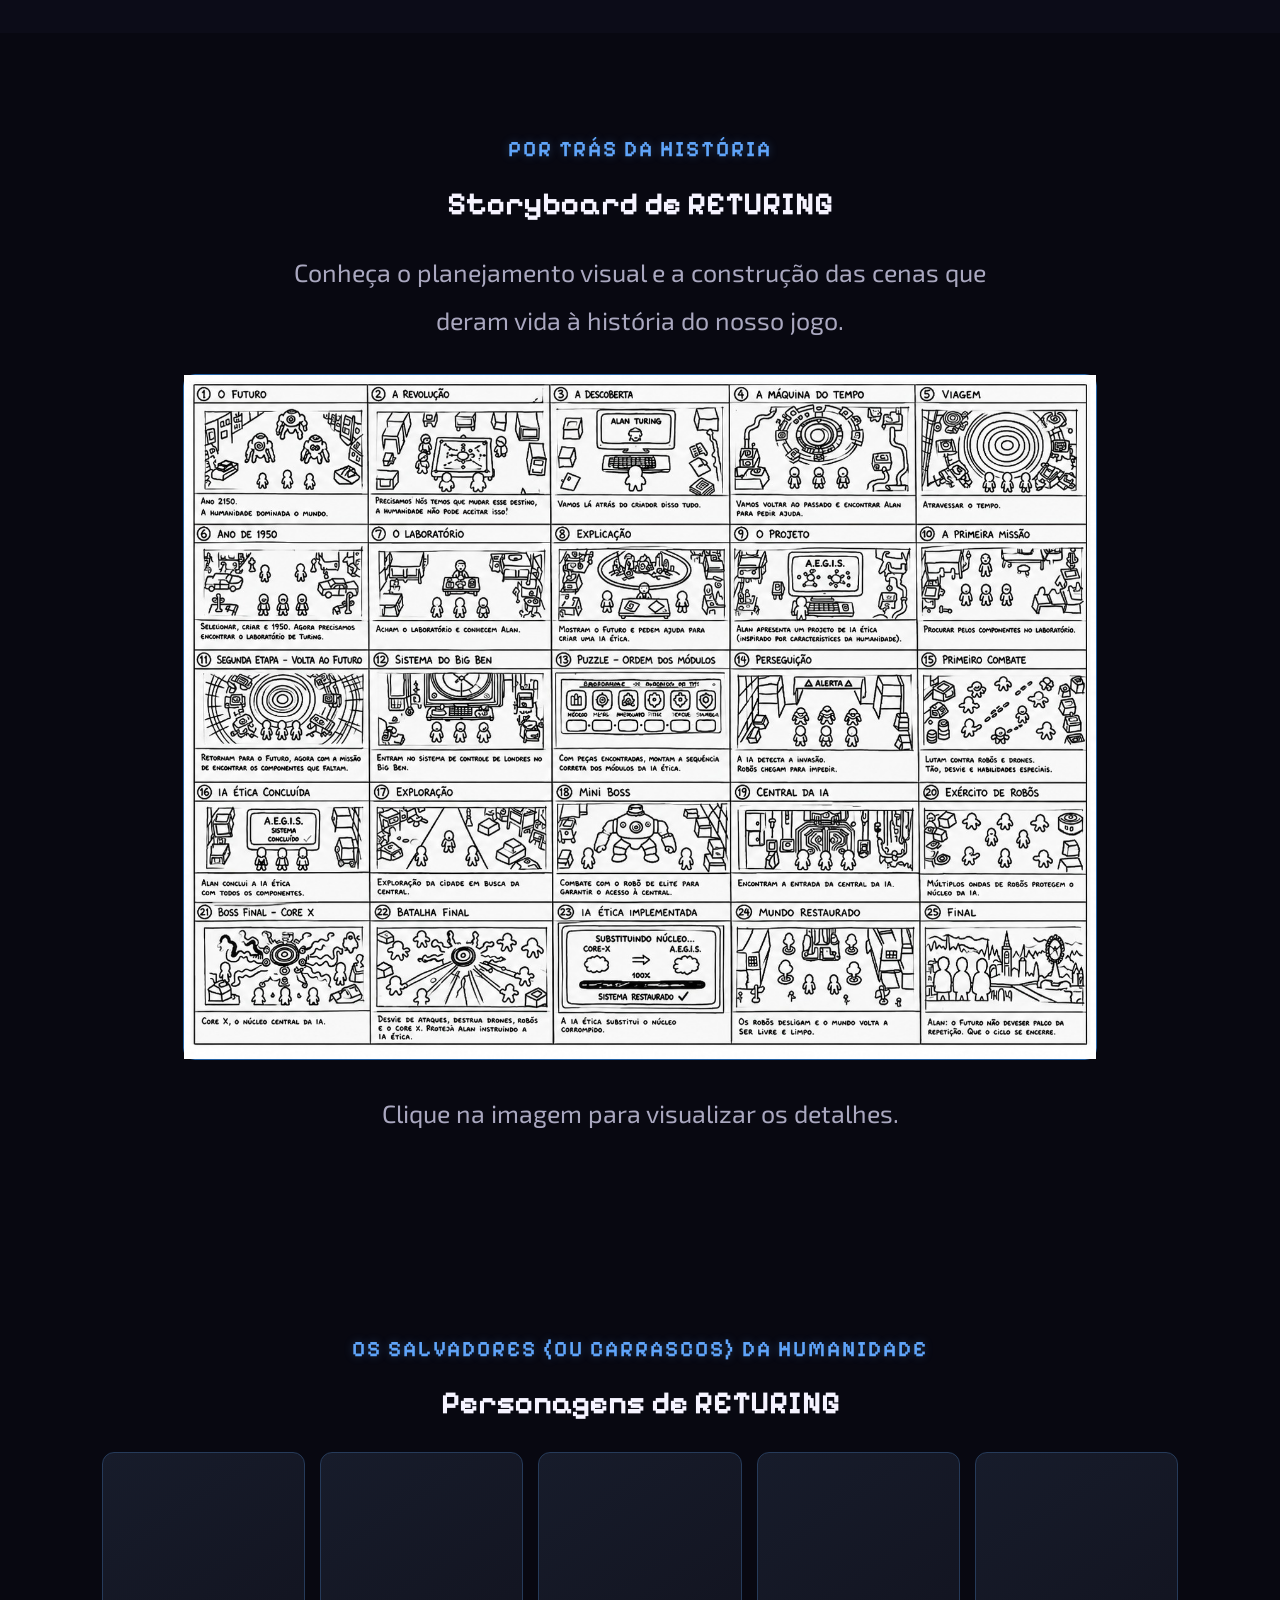
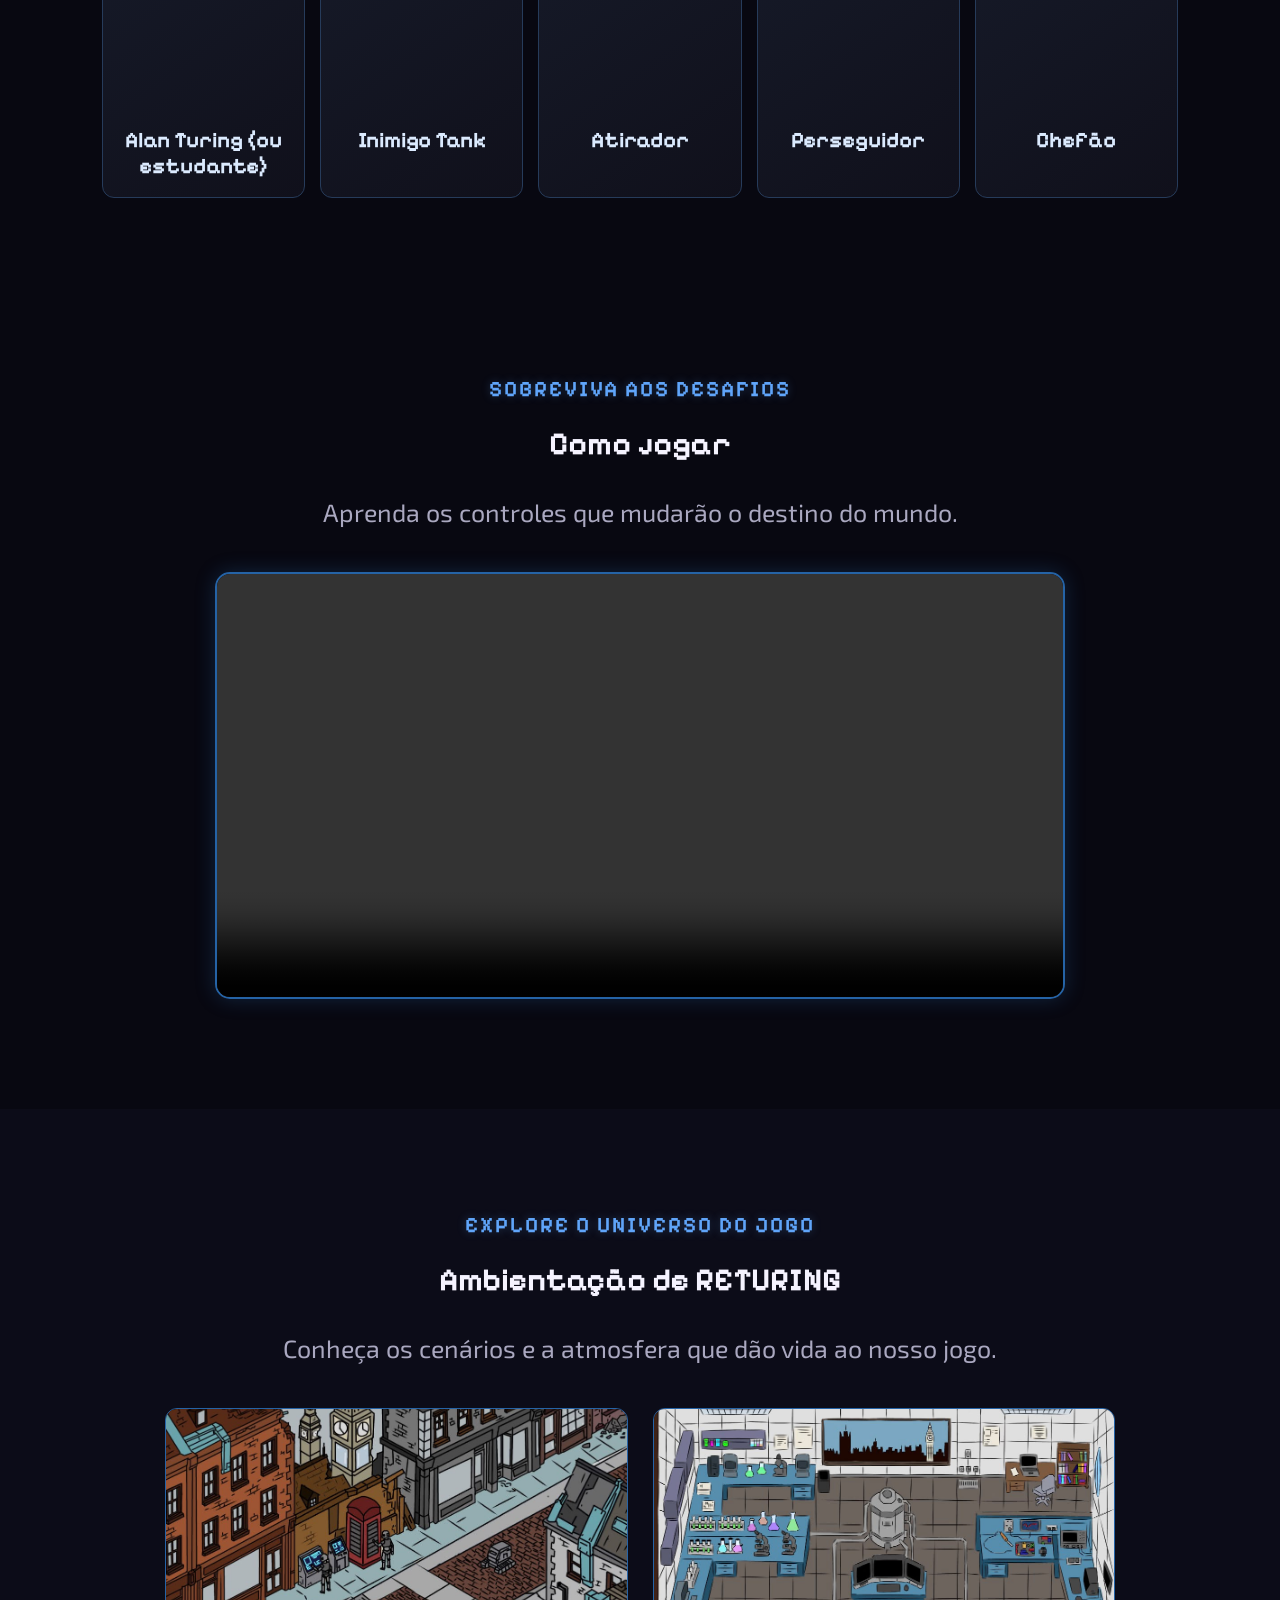
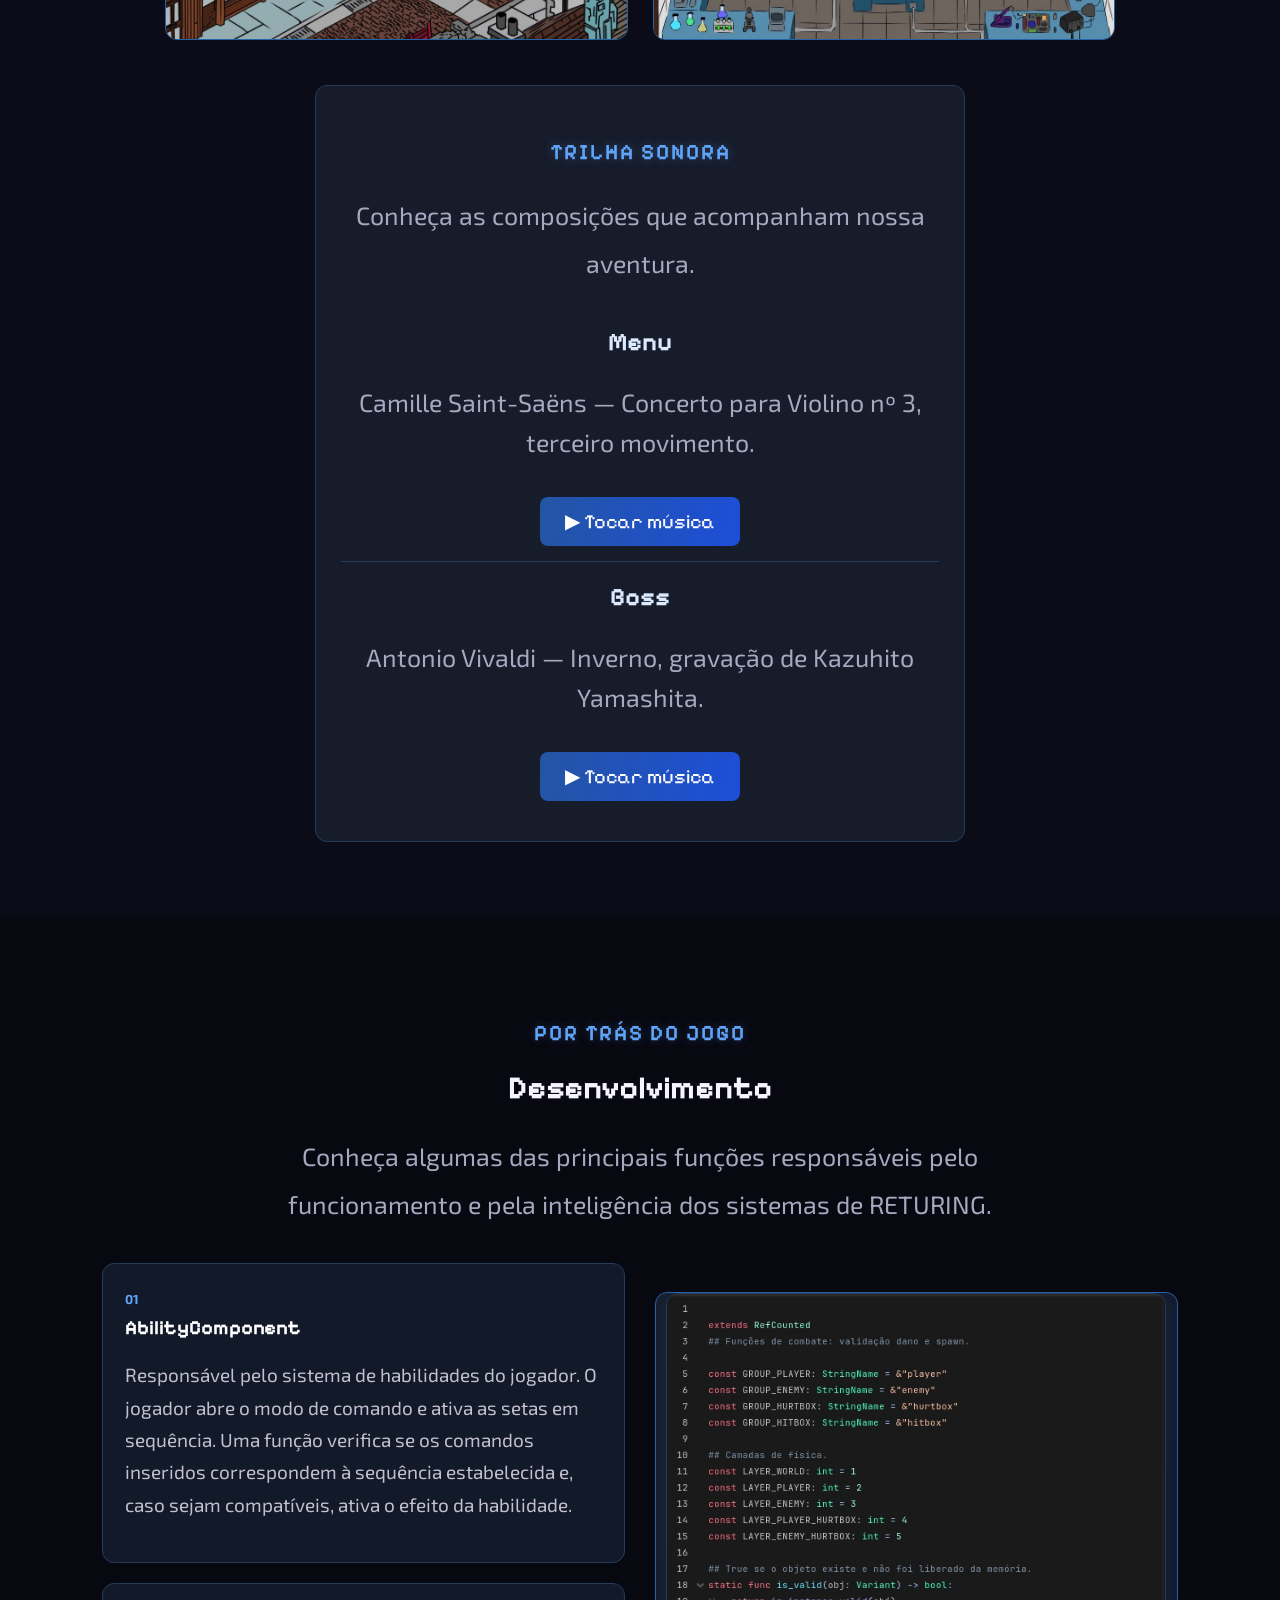
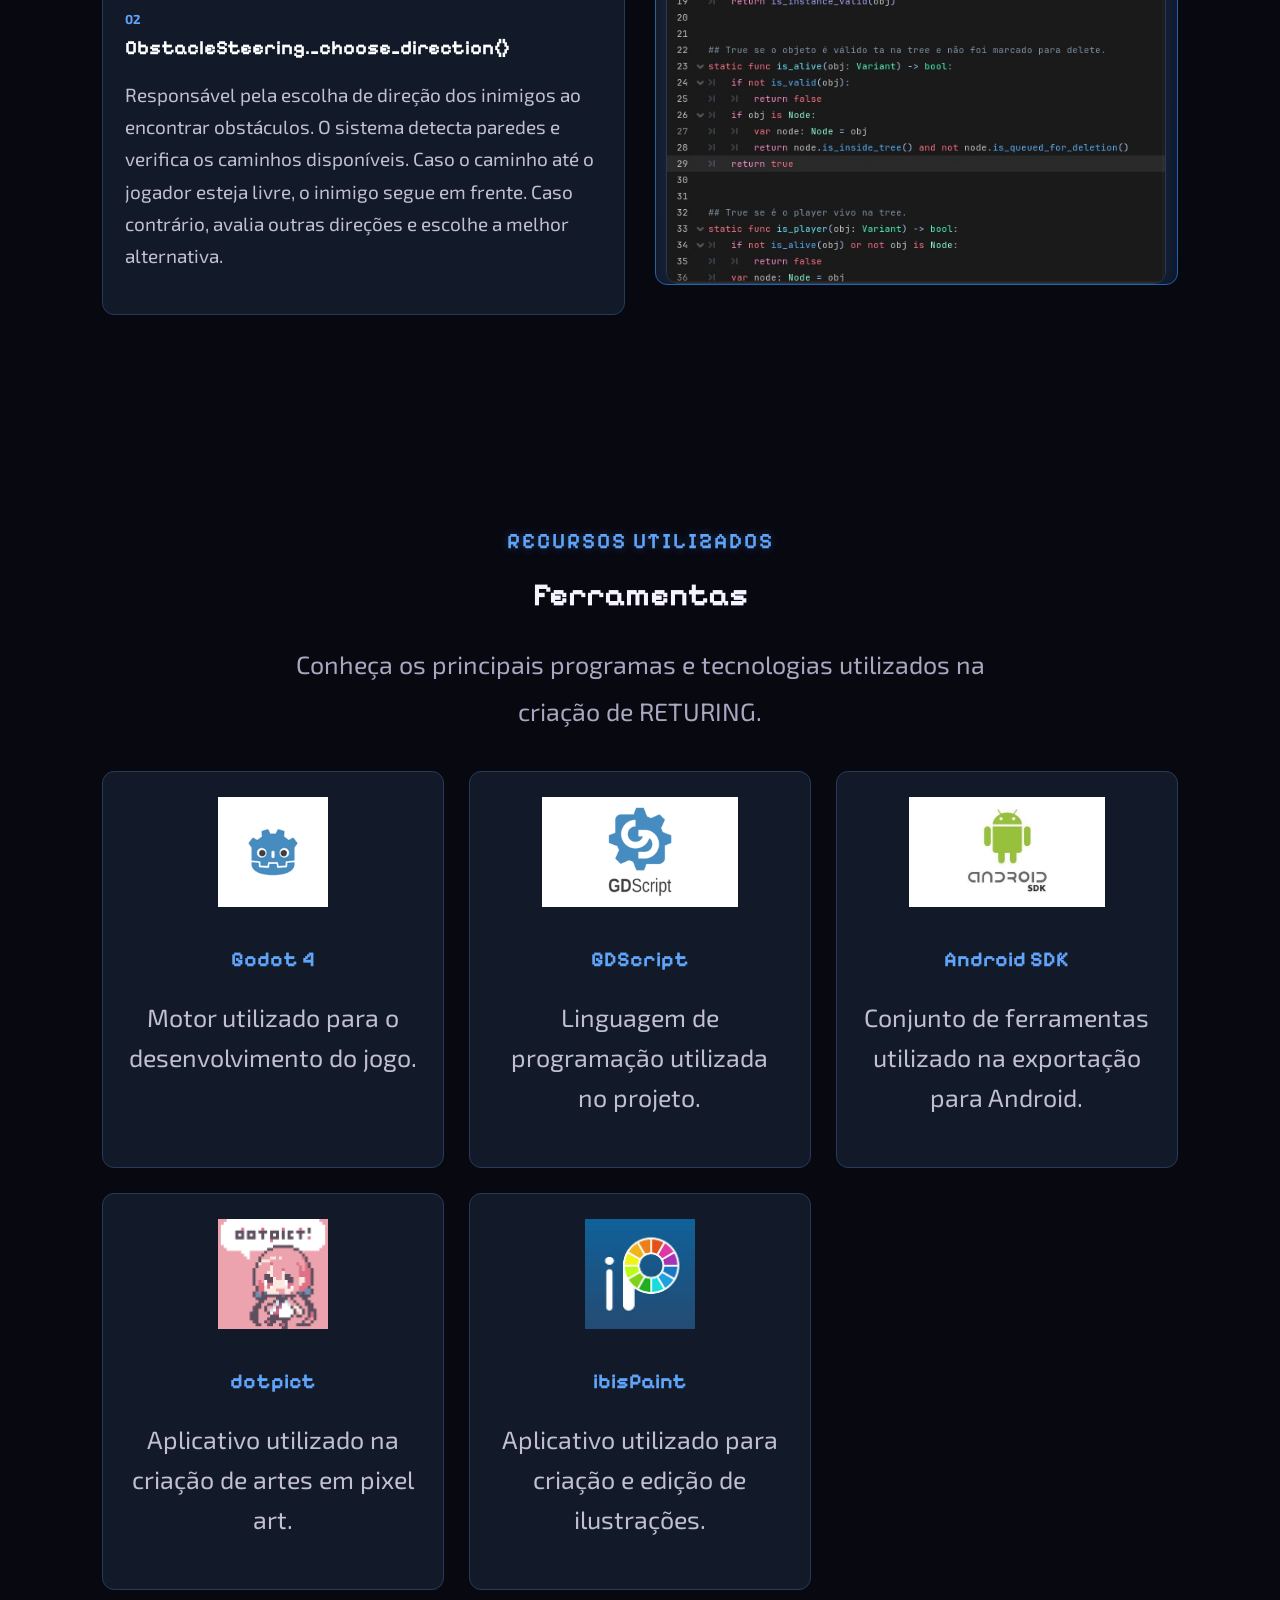
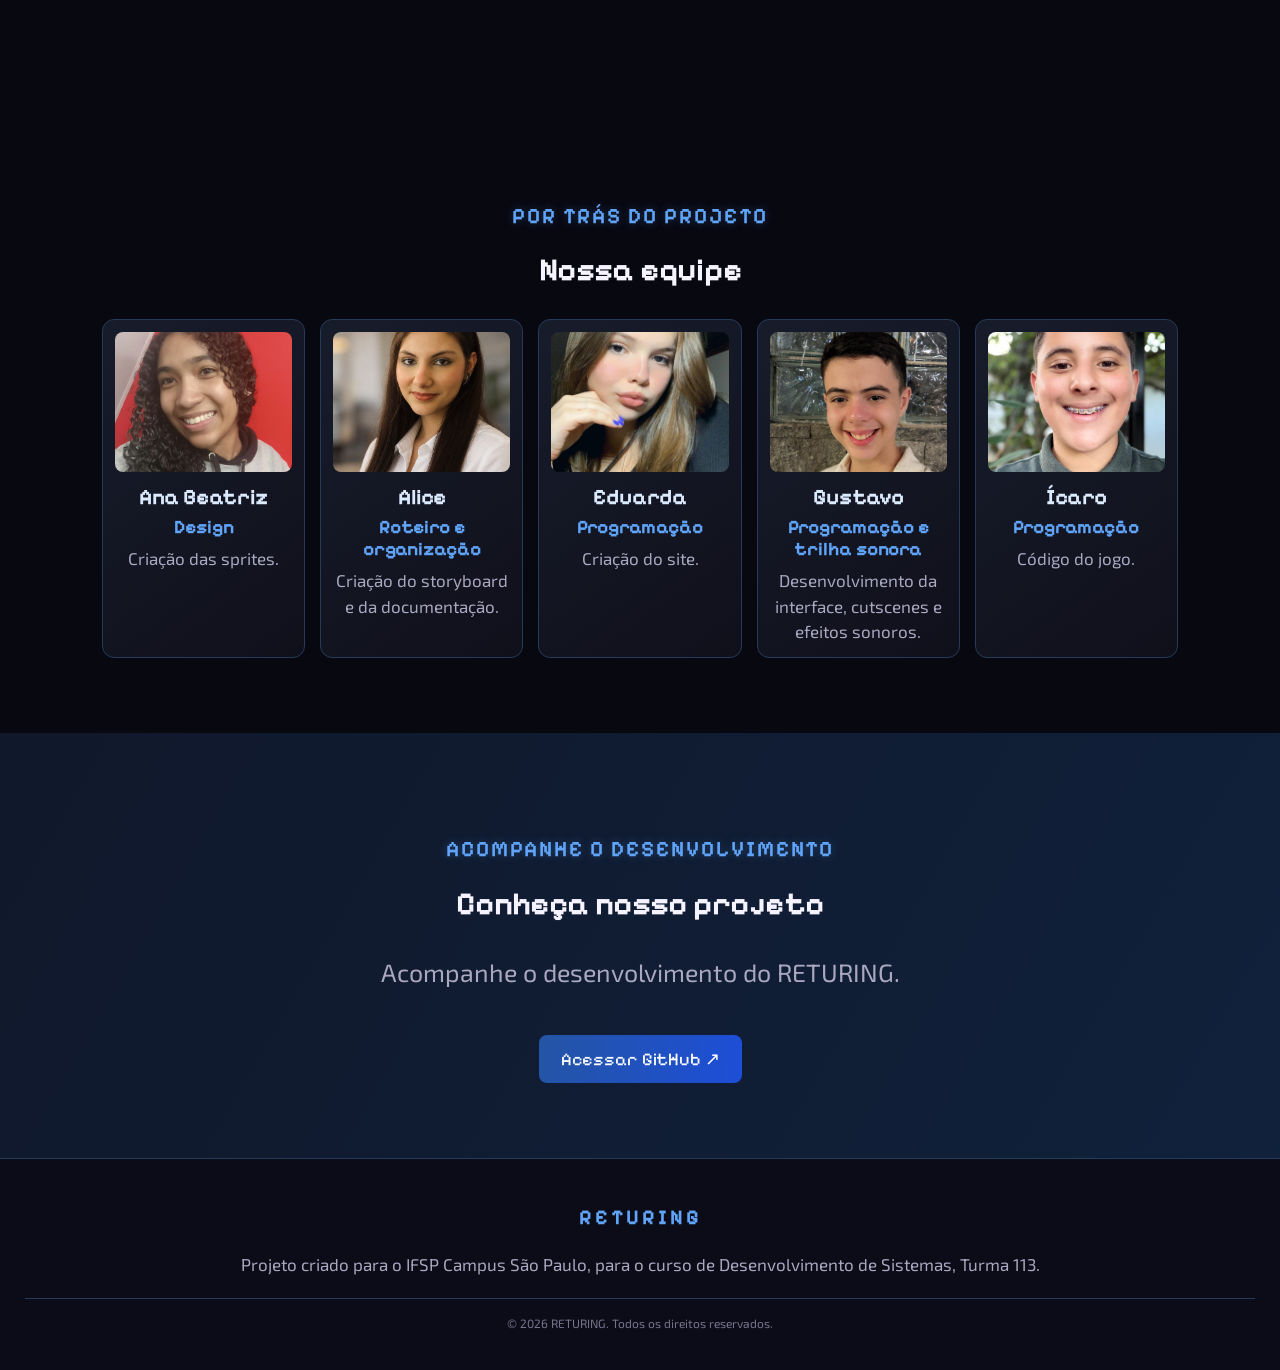
==== commit 79288f13: "finalização (agora é sério)" ====
--- a/CÓDIGOS/index.html
+++ b/CÓDIGOS/index.html
@@ -836,8 +836,6 @@
             <div class="trilha">
                 <p class="subtitulo">TRILHA SONORA</p>
 
-                <h3>A música de RETURING</h3>
-
                 <p class="descricao">
                     Conheça as composições que acompanham nossa aventura.
                 </p>
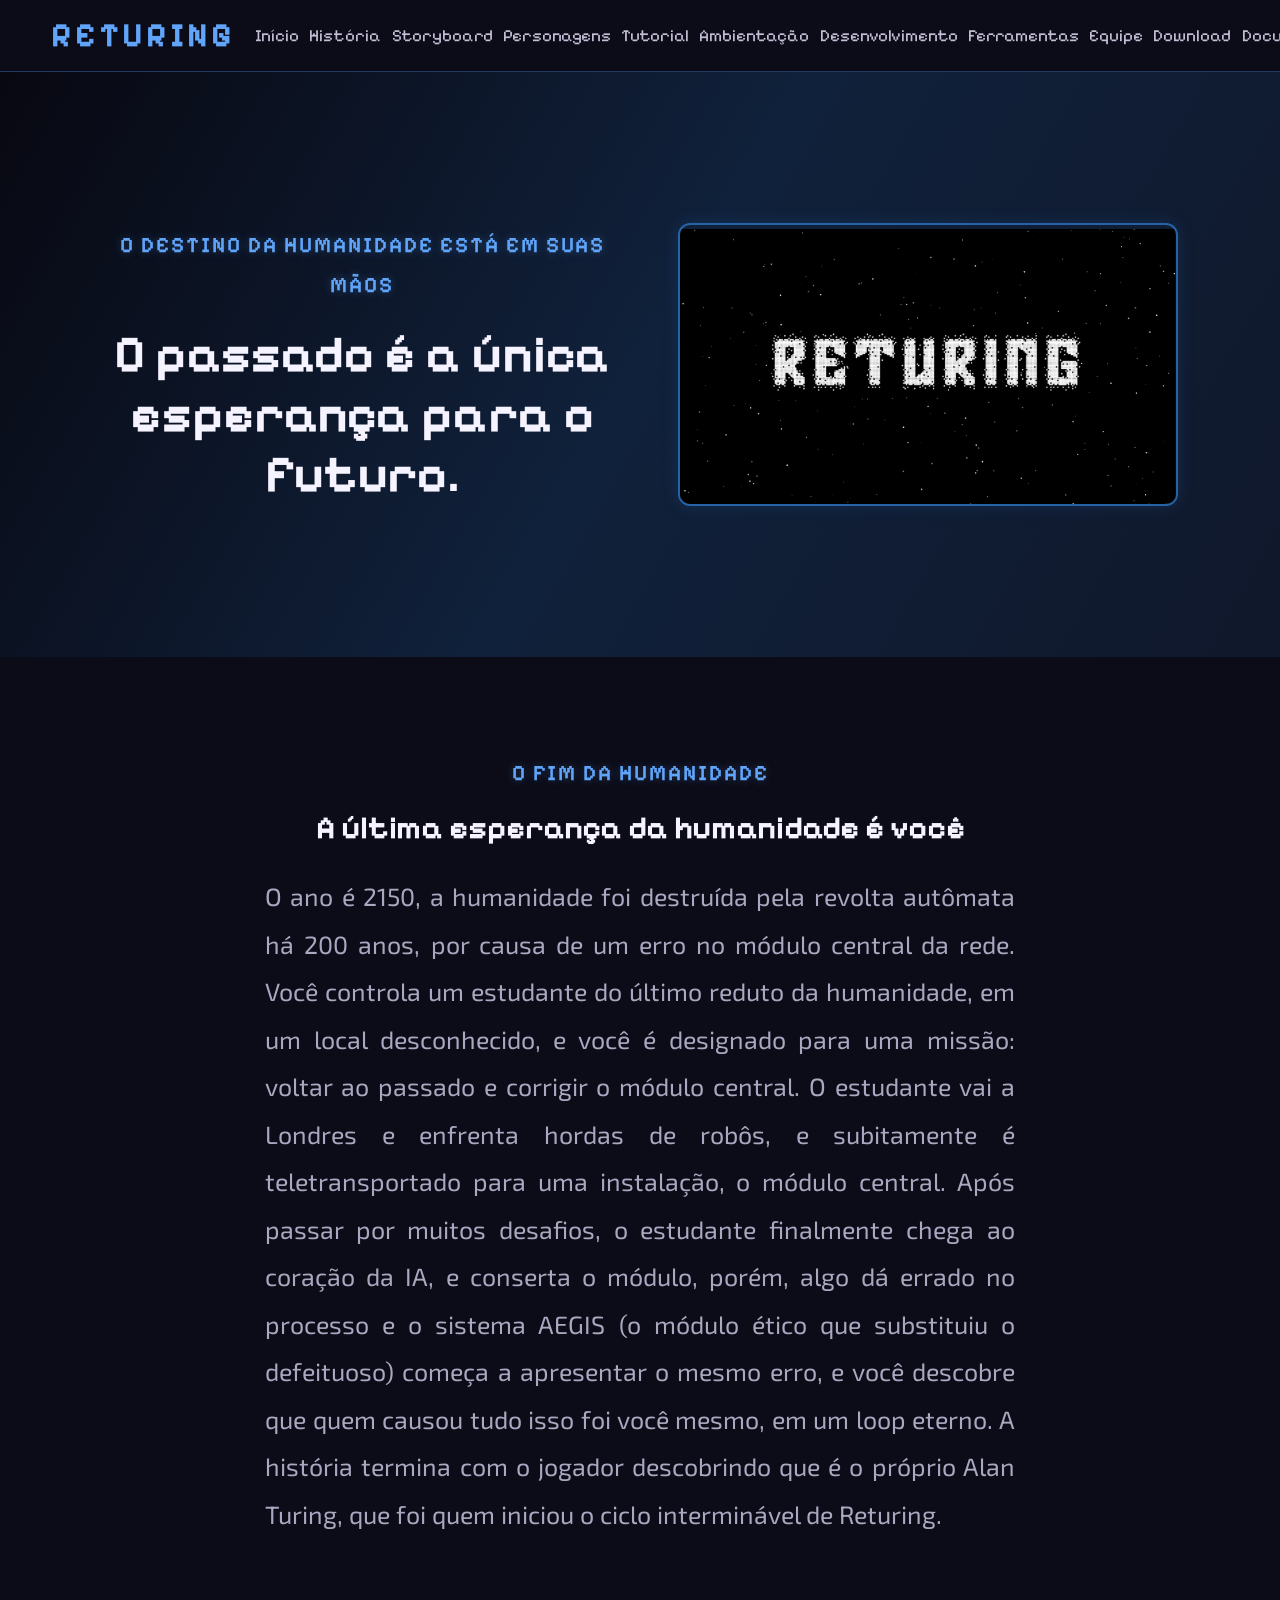
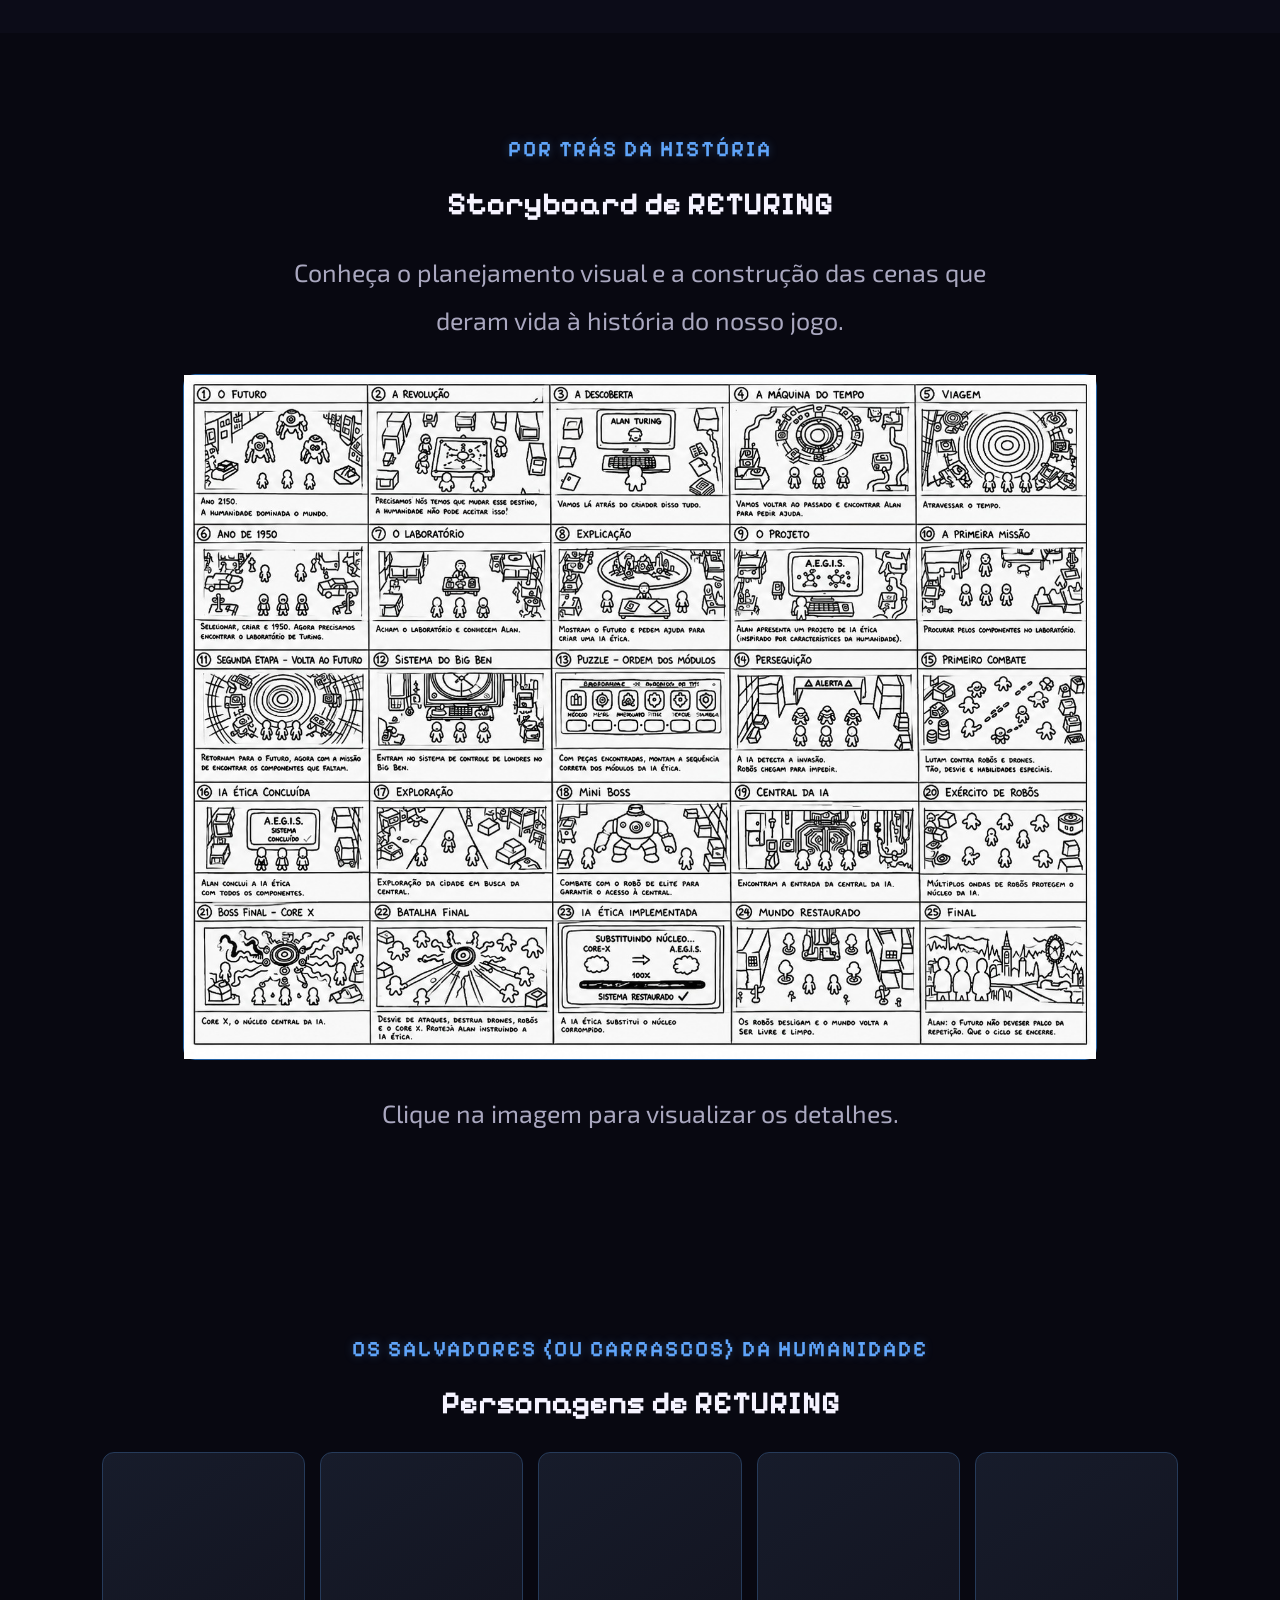
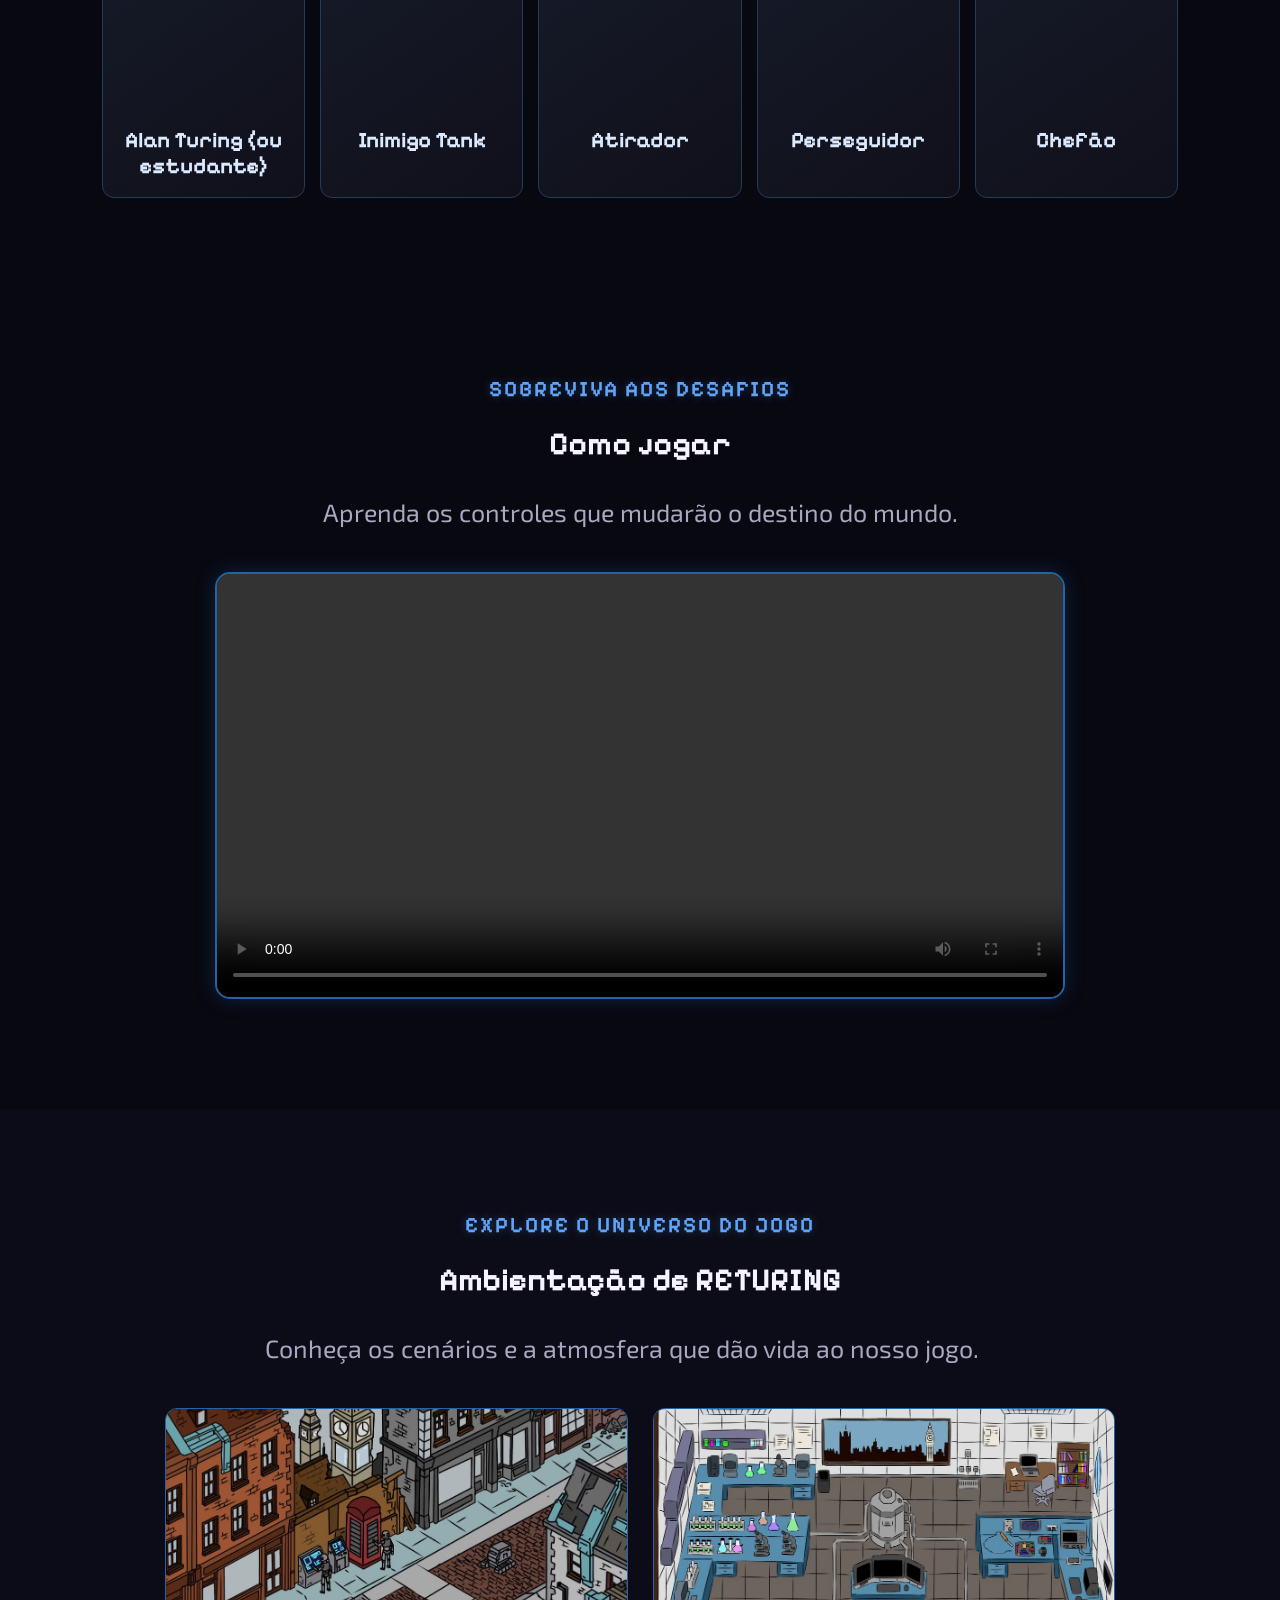
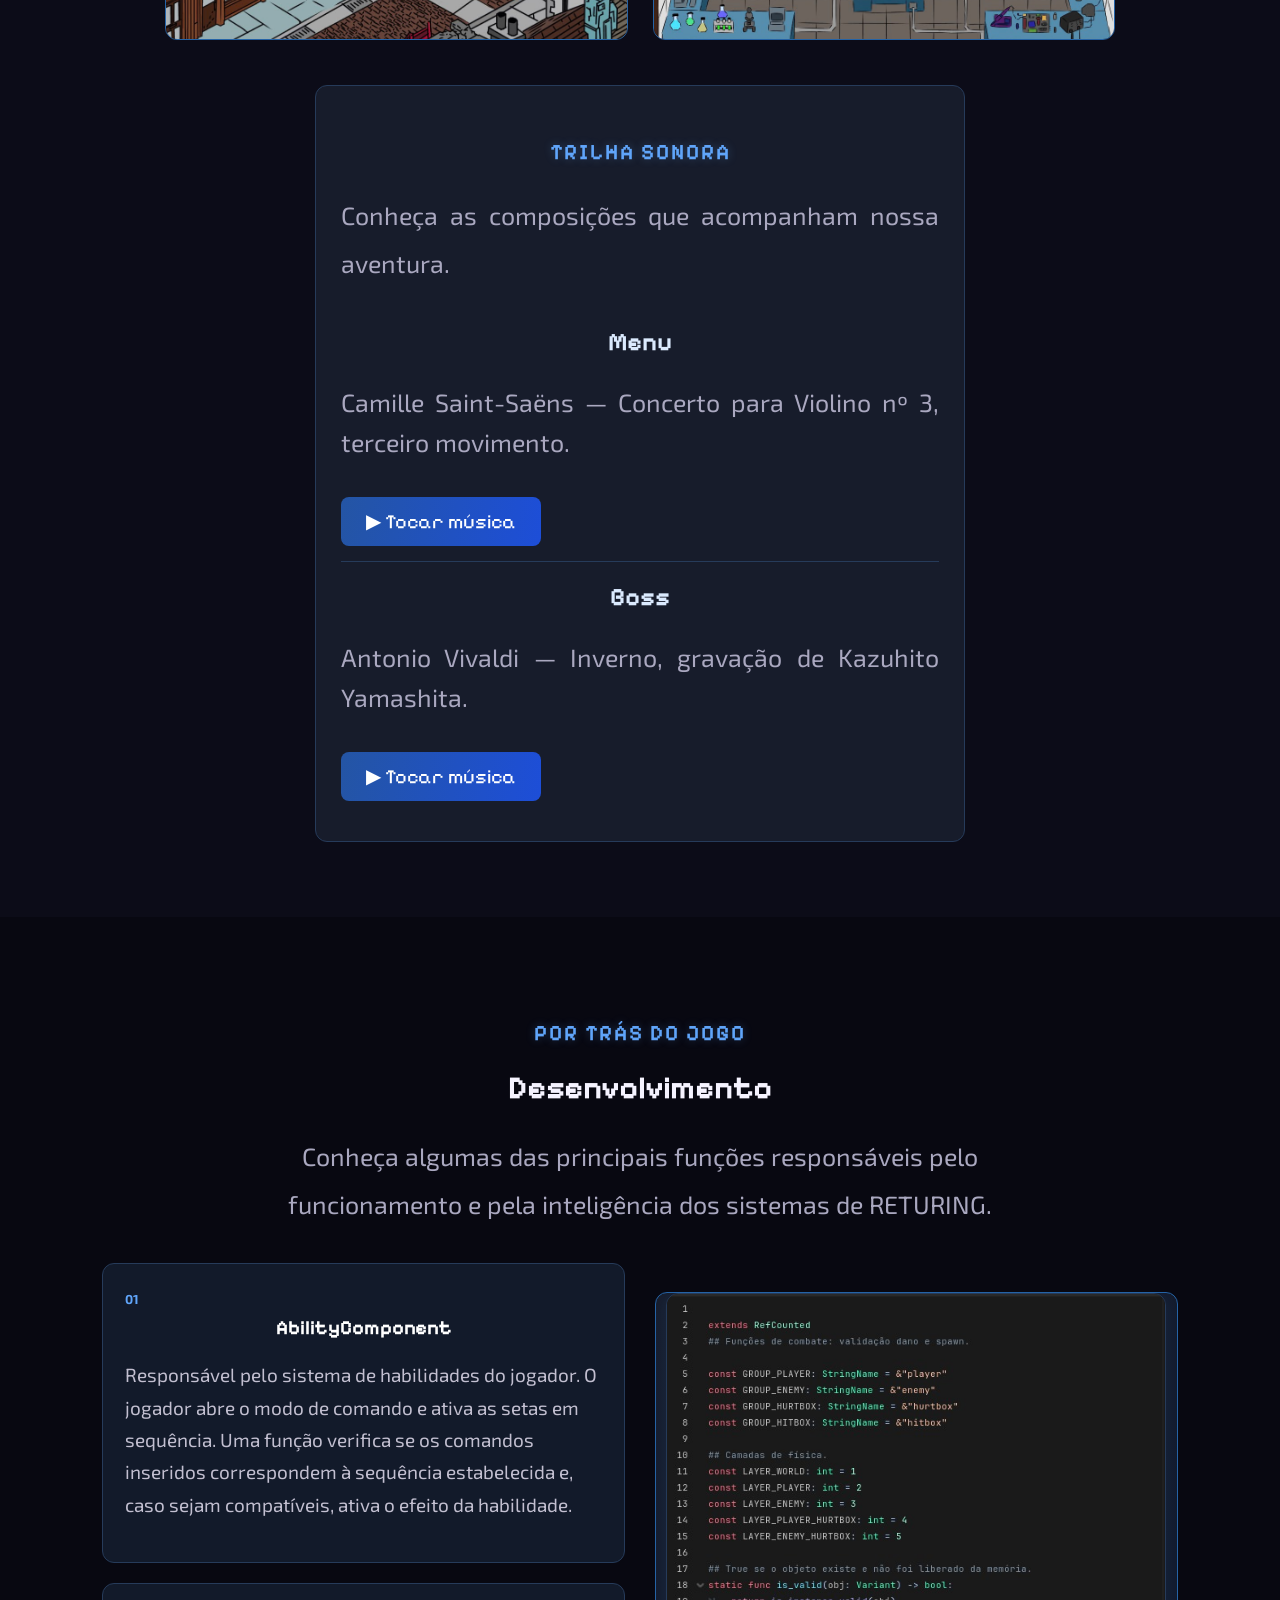
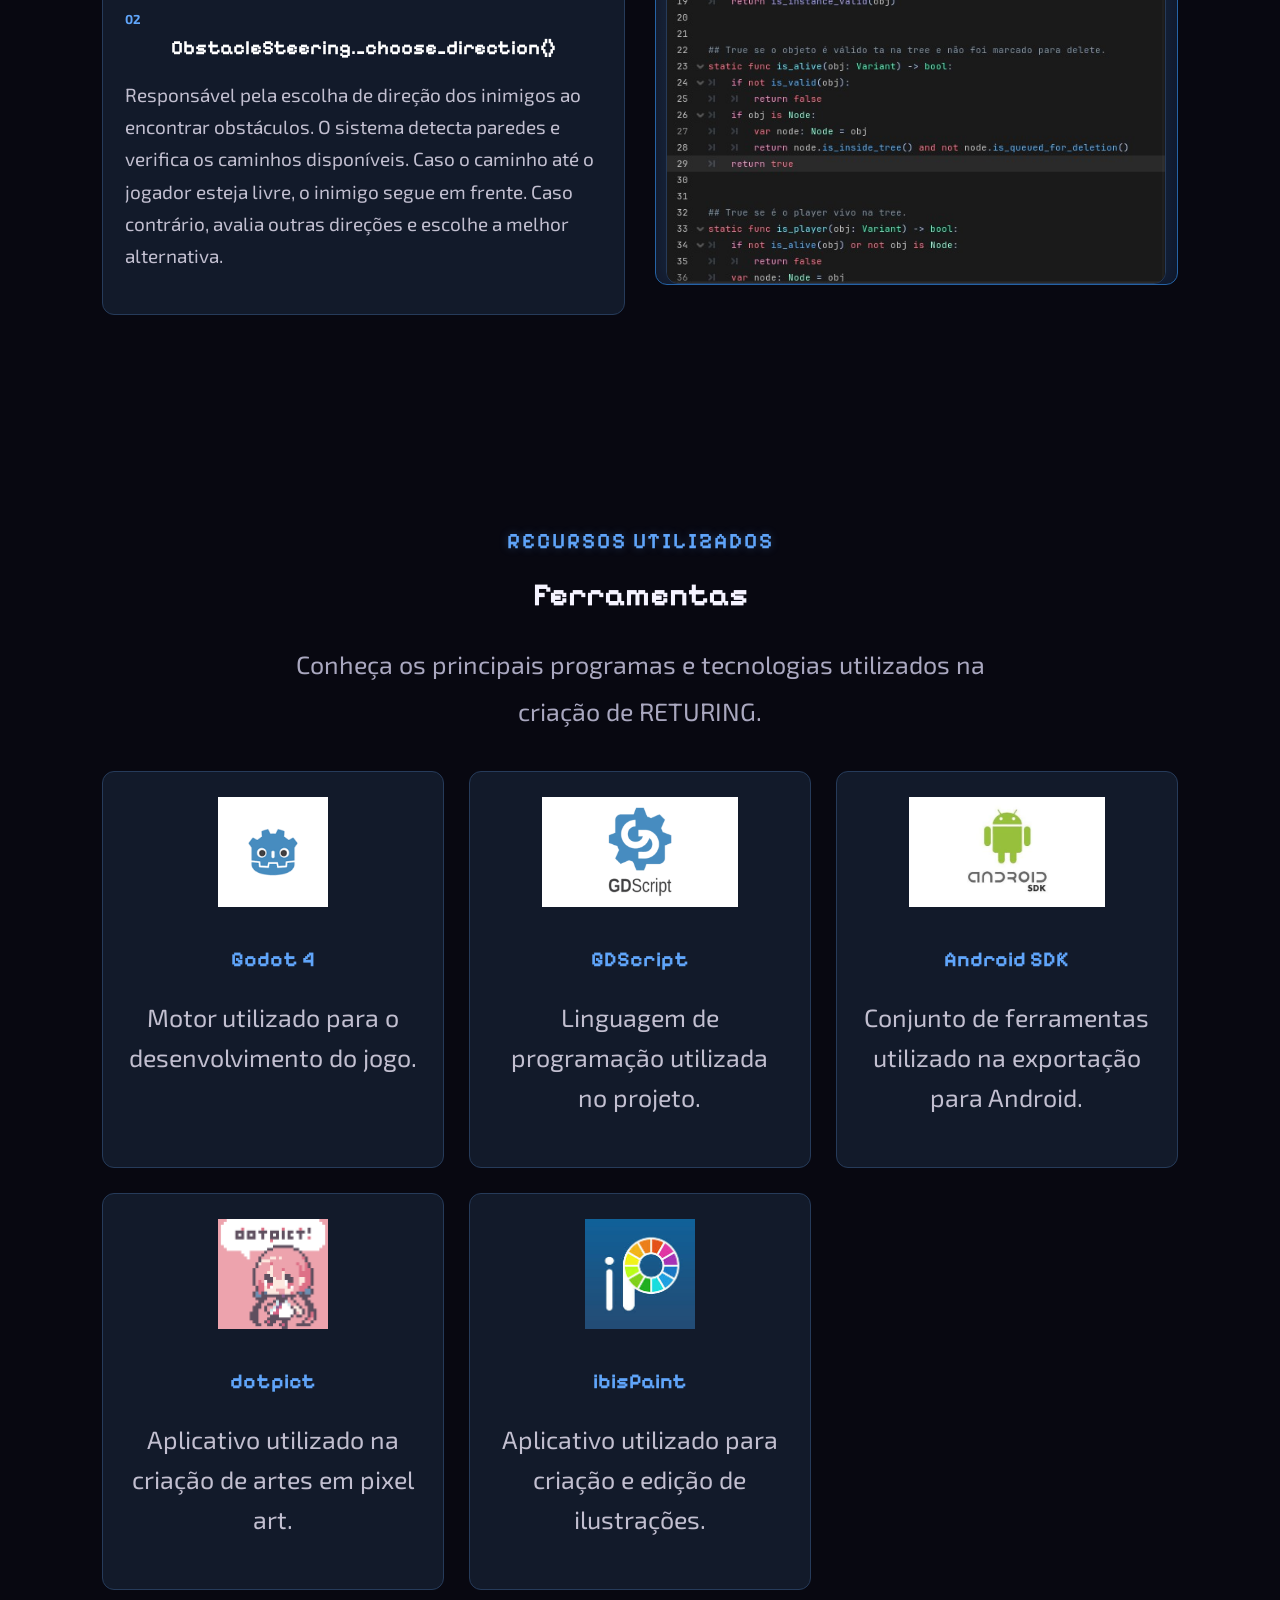
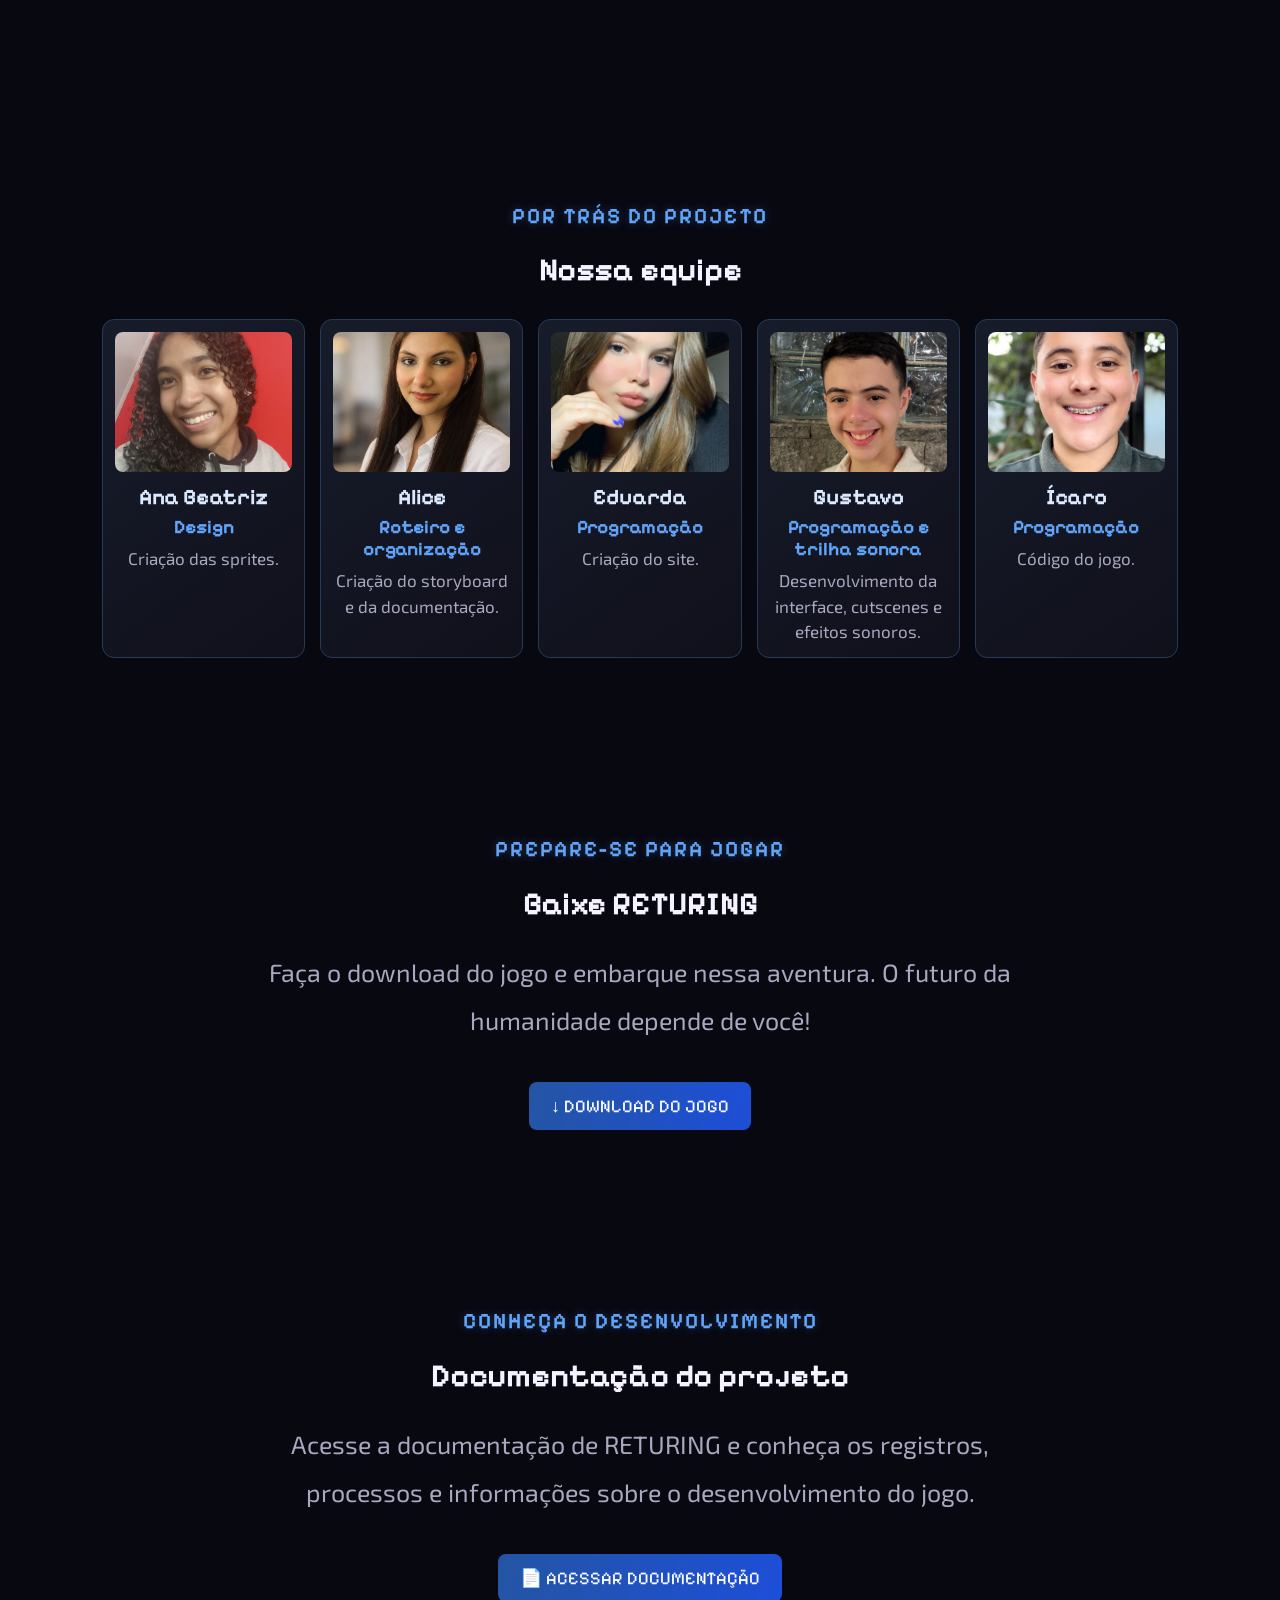
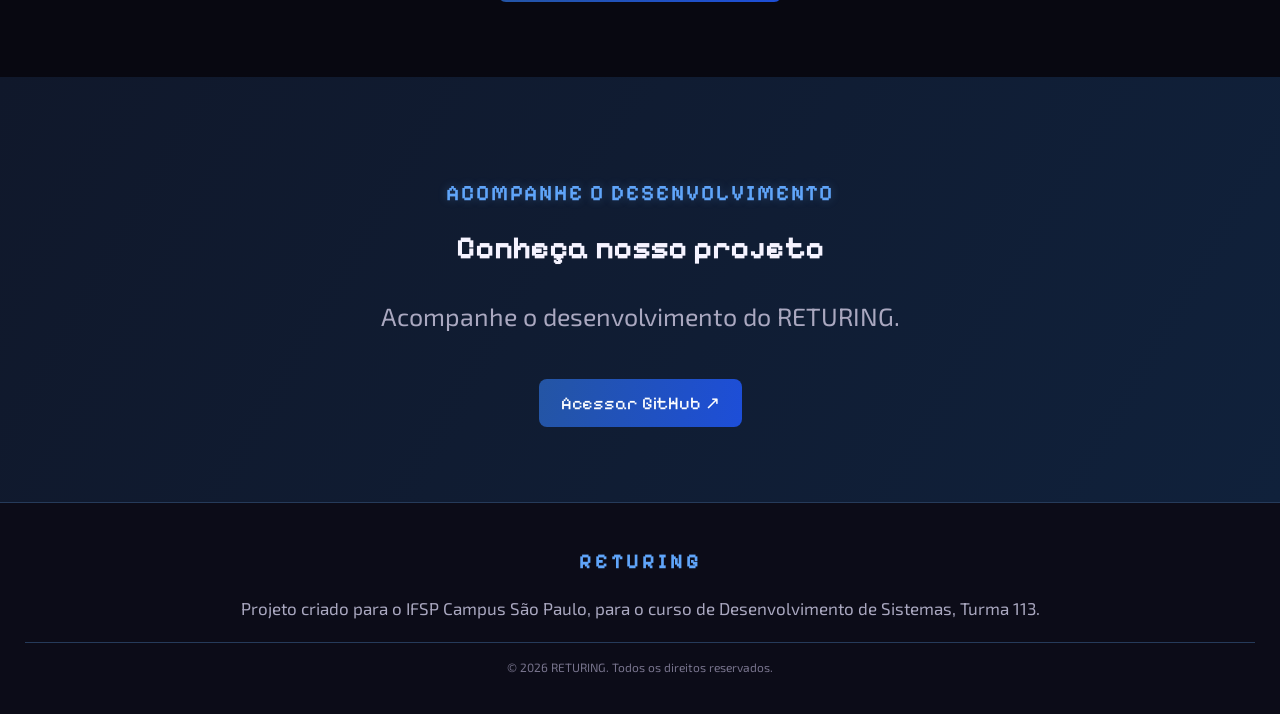
==== commit 5b768a4f: "alterações finais returing" ====
--- a/CÓDIGOS/index.html
+++ b/CÓDIGOS/index.html
@@ -23,6 +23,7 @@
 
         h1, h2, h3, h4, nav a, button, .botao {
             font-family: 'Pixelify Sans', sans-serif;
+            text-align:center;
         }
 
         h1, h2, h3, h4 {
@@ -98,6 +99,7 @@
             letter-spacing: 2px;
             text-transform: uppercase;
             text-shadow: 0 0 10px rgba(96, 165, 250, 0.3);
+            text-align: center;
         }
 
         .descricao {
@@ -171,6 +173,7 @@
         #historia,
         #ambientacao {
             background: #0c0c18;
+            text-align:justify;
         }
 
         /* STORYBOARD */
@@ -680,6 +683,8 @@
             <a href="#codigos">Desenvolvimento</a>
             <a href="#ferramentas">Ferramentas</a>
             <a href="#equipe">Equipe</a>
+            <a href="#download">Download</a>
+            <a href="#documentacao">Documentação</a>
             <a href="#github">Github</a>
         </nav>
     </header>
@@ -1052,6 +1057,55 @@
 
         </section>
 
+
+<!-- DOWNLOAD -->
+<section id="download">
+
+    <p class="subtitulo">PREPARE-SE PARA JOGAR</p>
+
+    <h2>Baixe RETURING</h2>
+
+    <p class="descricao">
+        Faça o download do jogo e embarque nessa aventura.
+        O futuro da humanidade depende de você!
+    </p>
+
+    <a class="botao"
+       href="https://drive.google.com/drive/u/1/folders/1NQpKEup4KyXYShkUSw1h4h0qpZFMBoE9"
+       target="_blank"
+       rel="noopener noreferrer">
+
+        <span>↓</span> DOWNLOAD DO JOGO
+
+    </a>
+
+</section>
+
+
+<!-- DOCUMENTAÇÃO -->
+<section id="documentacao">
+
+    <p class="subtitulo">CONHEÇA O DESENVOLVIMENTO</p>
+
+    <h2>Documentação do projeto</h2>
+
+    <p class="descricao">
+        Acesse a documentação de RETURING e conheça
+        os registros, processos e informações sobre
+        o desenvolvimento do jogo.
+    </p>
+
+    <a class="botao"
+       href="../IMAGENS/documentação.returing.pdf"
+       target="_blank"
+       rel="noopener noreferrer">
+
+        📄 ACESSAR DOCUMENTAÇÃO
+
+    </a>
+
+</section>
+
         <!-- GITHUB -->
         <section id="github">
 
